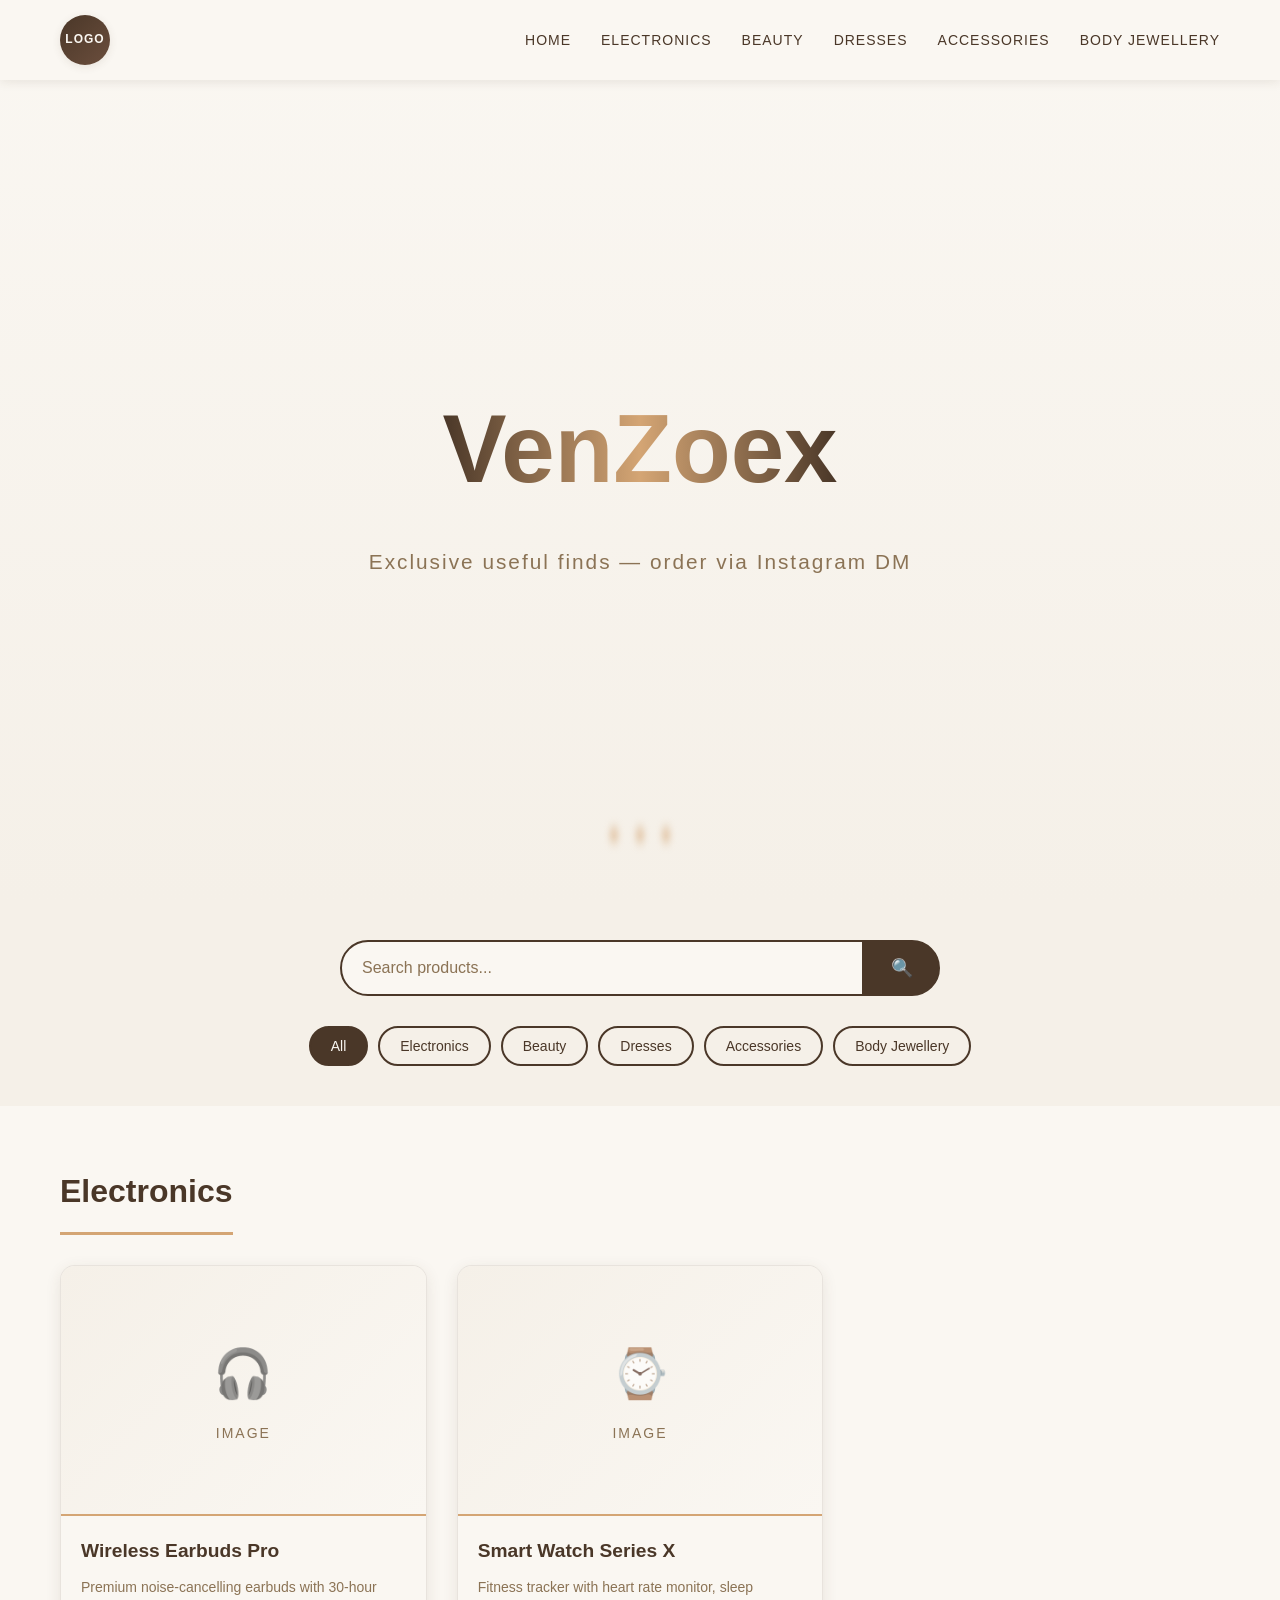
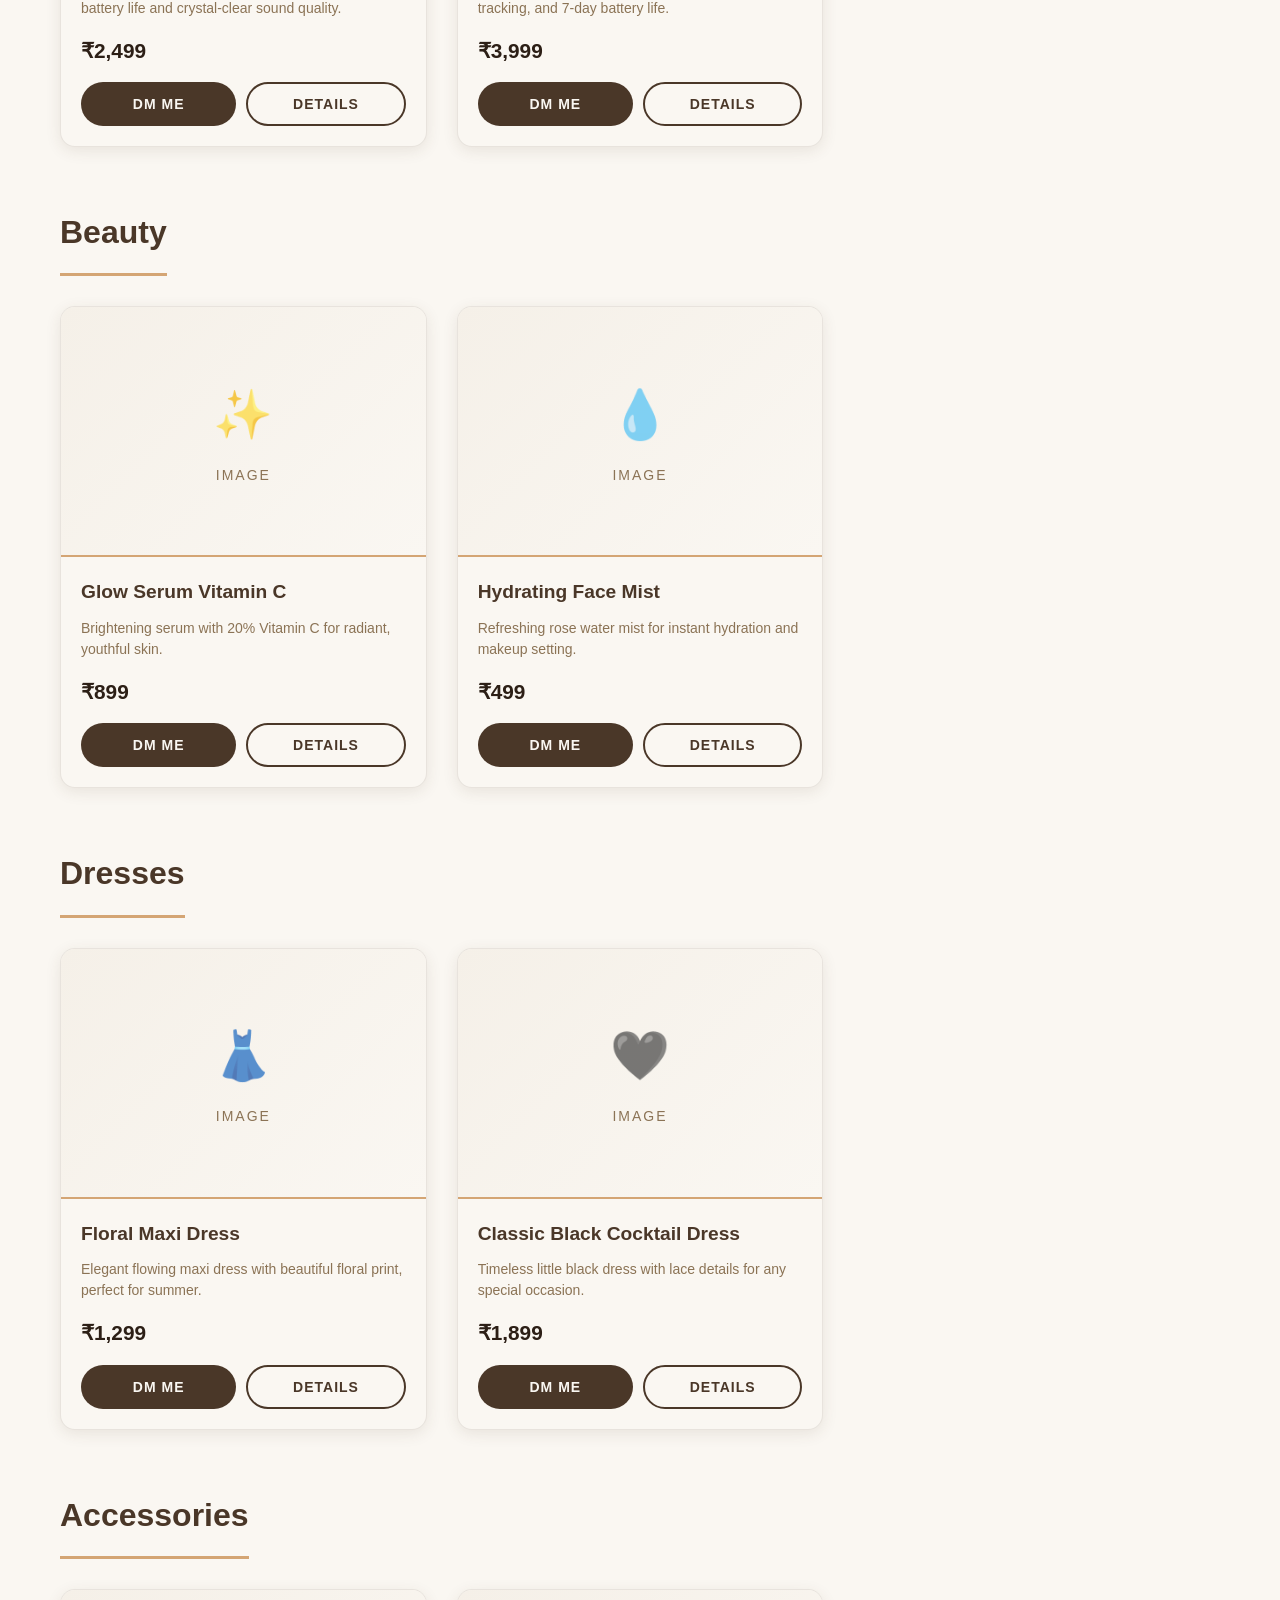
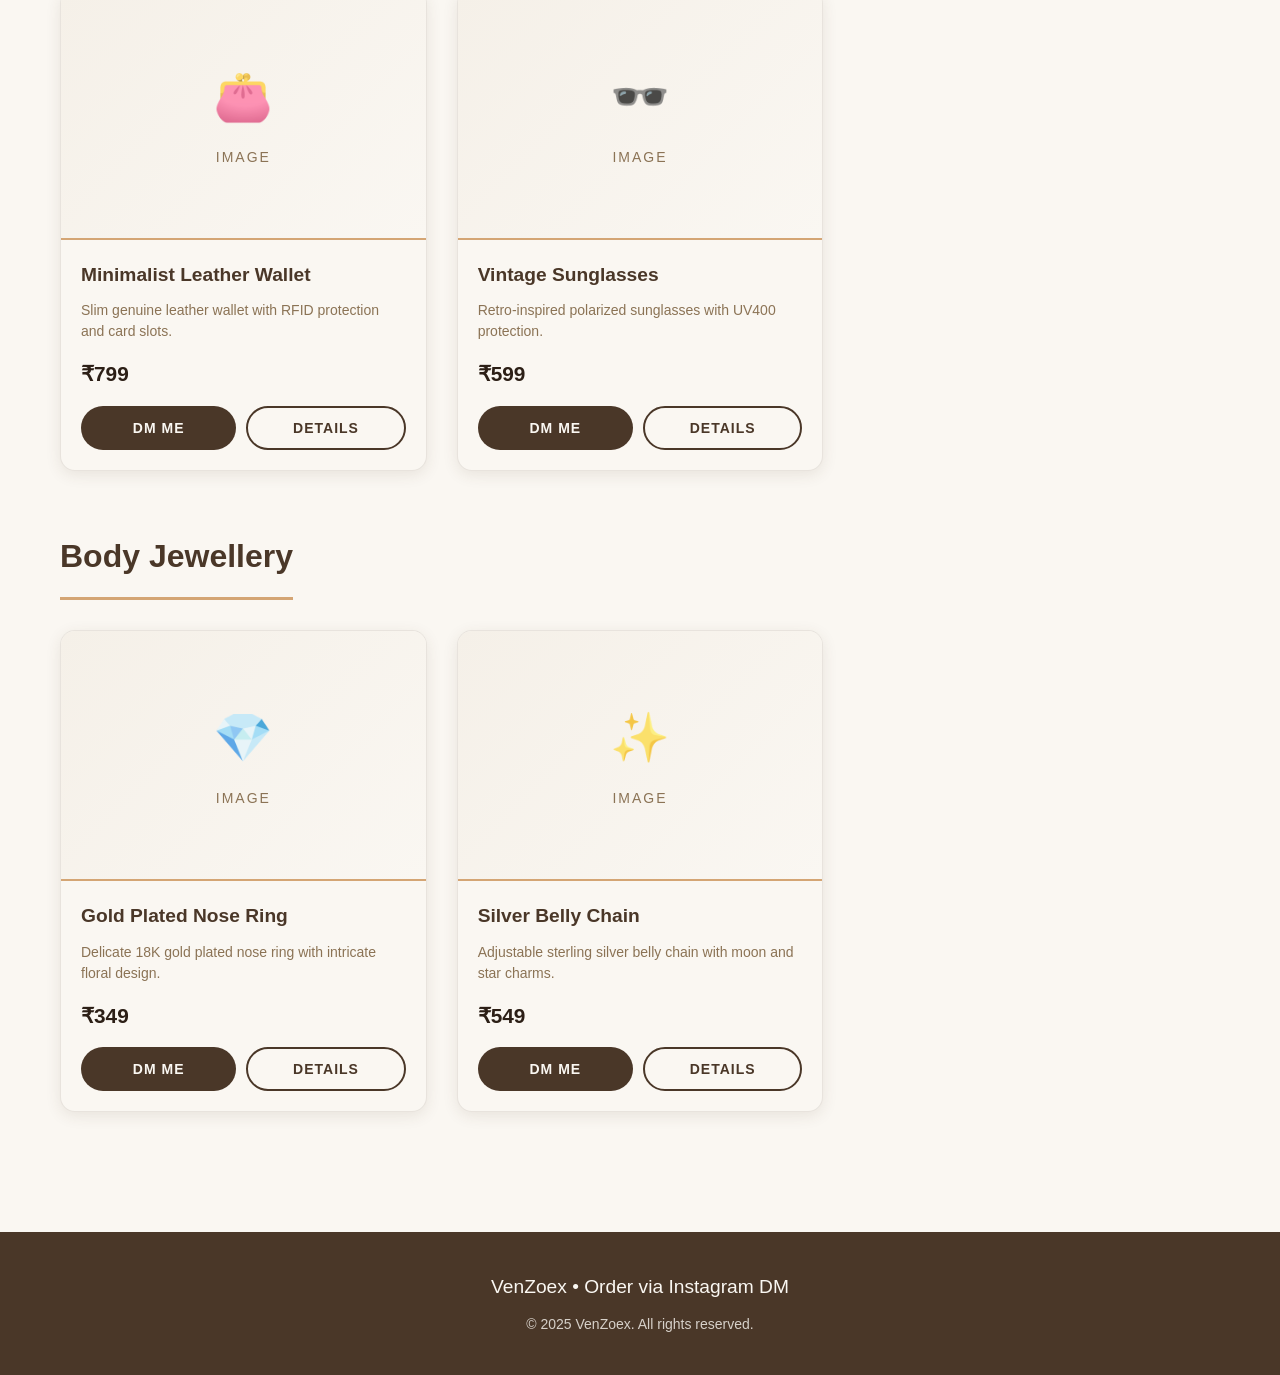
==== index.html @ b0b481aa "Add files via upload" ====
<!DOCTYPE html>
<html lang="en">
<head>
    <meta charset="UTF-8">
    <meta name="viewport" content="width=device-width, initial-scale=1.0">
    <title>VenZoex - Exclusive Useful Finds</title>
    <link rel="stylesheet" href="style.css">
</head>
<body>

    <!-- Navigation -->
    <nav class="navbar" id="navbar">
        <div class="nav-container">
            <!-- Logo -->
            <div class="logo">
                <div class="logo-circle">Logo</div>
            </div>

            <!-- Desktop Menu -->
            <ul class="nav-menu" id="navMenu">
                <li><a href="#home" class="nav-link">Home</a></li>
                <li><a href="#electronics" class="nav-link">Electronics</a></li>
                <li><a href="#beauty" class="nav-link">Beauty</a></li>
                <li><a href="#dresses" class="nav-link">Dresses</a></li>
                <li><a href="#accessories" class="nav-link">Accessories</a></li>
                <li><a href="#body-jewellery" class="nav-link">Body Jewellery</a></li>
            </ul>

            <!-- Mobile Menu Toggle -->
            <div class="hamburger" id="hamburger">
                <span class="bar"></span>
                <span class="bar"></span>
                <span class="bar"></span>
            </div>
        </div>
    </nav>

    <!-- Hero Section -->
    <section id="home" class="hero">
        <div class="hero-content">
            <h1 class="brand-name">
                <span class="typing-text">VenZoex</span>
            </h1>
            <p class="tagline">Exclusive useful finds — order via Instagram DM</p>
        </div>
        <div class="coffee-animation">
            <div class="steam steam-1"></div>
            <div class="steam steam-2"></div>
            <div class="steam steam-3"></div>
        </div>
    </section>

    <!-- Search and Filter Section -->
    <section class="search-section">
        <div class="container">
            <div class="search-container">
                <input type="text" id="searchInput" class="search-input" placeholder="Search products...">
                <button class="search-btn" id="searchBtn">🔍</button>
            </div>
            <div class="filter-chips" id="filterChips">
                <button class="chip active" data-category="all">All</button>
                <button class="chip" data-category="electronics">Electronics</button>
                <button class="chip" data-category="beauty">Beauty</button>
                <button class="chip" data-category="dresses">Dresses</button>
                <button class="chip" data-category="accessories">Accessories</button>
                <button class="chip" data-category="body-jewellery">Body Jewellery</button>
            </div>
        </div>
    </section>

    <!-- Product Catalog -->
    <main class="catalog">
        <div class="container">
            
            <!-- Electronics Section -->
            <section id="electronics" class="category-section">
                <h2 class="category-title">Electronics</h2>
                <div class="products-grid" id="electronics-grid">
                    <!-- Product 1 -->
                    <div class="product-card" data-category="electronics" data-name="Wireless Earbuds Pro">
                        <div class="product-image">
                            <div class="image-placeholder">
                                <span class="placeholder-icon">🎧</span>
                                <span class="placeholder-text">Image</span>
                            </div>
                        </div>
                        <div class="product-info">
                            <h3 class="product-name">Wireless Earbuds Pro</h3>
                            <p class="product-description">Premium noise-cancelling earbuds with 30-hour battery life and crystal-clear sound quality.</p>
                            <p class="product-price">₹2,499</p>
                            <div class="product-buttons">
                                <button class="btn btn-primary dm-btn" data-product="Wireless Earbuds Pro" data-price="₹2,499">DM ME</button>
                                <button class="btn btn-secondary details-btn" data-product="Wireless Earbuds Pro" data-description="Premium noise-cancelling earbuds with 30-hour battery life and crystal-clear sound quality. Features touch controls, IPX4 water resistance, and seamless Bluetooth 5.0 connectivity." data-price="₹2,499" data-category="Electronics">Details</button>
                            </div>
                        </div>
                    </div>

                    <!-- Product 2 -->
                    <div class="product-card" data-category="electronics" data-name="Smart Watch Series X">
                        <div class="product-image">
                            <div class="image-placeholder">
                                <span class="placeholder-icon">⌚</span>
                                <span class="placeholder-text">Image</span>
                            </div>
                        </div>
                        <div class="product-info">
                            <h3 class="product-name">Smart Watch Series X</h3>
                            <p class="product-description">Fitness tracker with heart rate monitor, sleep tracking, and 7-day battery life.</p>
                            <p class="product-price">₹3,999</p>
                            <div class="product-buttons">
                                <button class="btn btn-primary dm-btn" data-product="Smart Watch Series X" data-price="₹3,999">DM ME</button>
                                <button class="btn btn-secondary details-btn" data-product="Smart Watch Series X" data-description="Advanced fitness tracker with heart rate monitor, sleep tracking, and 7-day battery life. Includes GPS, SpO2 monitoring, and 50+ sports modes. Water-resistant up to 50 meters." data-price="₹3,999" data-category="Electronics">Details</button>
                            </div>
                        </div>
                    </div>
                </div>
            </section>

            <!-- Beauty Section -->
            <section id="beauty" class="category-section">
                <h2 class="category-title">Beauty</h2>
                <div class="products-grid" id="beauty-grid">
                    <!-- Product 3 -->
                    <div class="product-card" data-category="beauty" data-name="Glow Serum Vitamin C">
                        <div class="product-image">
                            <div class="image-placeholder">
                                <span class="placeholder-icon">✨</span>
                                <span class="placeholder-text">Image</span>
                            </div>
                        </div>
                        <div class="product-info">
                            <h3 class="product-name">Glow Serum Vitamin C</h3>
                            <p class="product-description">Brightening serum with 20% Vitamin C for radiant, youthful skin.</p>
                            <p class="product-price">₹899</p>
                            <div class="product-buttons">
                                <button class="btn btn-primary dm-btn" data-product="Glow Serum Vitamin C" data-price="₹899">DM ME</button>
                                <button class="btn btn-secondary details-btn" data-product="Glow Serum Vitamin C" data-description="Brightening serum with 20% Vitamin C for radiant, youthful skin. Formulated with hyaluronic acid and niacinamide to reduce dark spots and improve skin texture. Suitable for all skin types." data-price="₹899" data-category="Beauty">Details</button>
                            </div>
                        </div>
                    </div>

                    <!-- Product 4 -->
                    <div class="product-card" data-category="beauty" data-name="Hydrating Face Mist">
                        <div class="product-image">
                            <div class="image-placeholder">
                                <span class="placeholder-icon">💧</span>
                                <span class="placeholder-text">Image</span>
                            </div>
                        </div>
                        <div class="product-info">
                            <h3 class="product-name">Hydrating Face Mist</h3>
                            <p class="product-description">Refreshing rose water mist for instant hydration and makeup setting.</p>
                            <p class="product-price">₹499</p>
                            <div class="product-buttons">
                                <button class="btn btn-primary dm-btn" data-product="Hydrating Face Mist" data-price="₹499">DM ME</button>
                                <button class="btn btn-secondary details-btn" data-product="Hydrating Face Mist" data-description="Refreshing rose water mist for instant hydration and makeup setting. Infused with aloe vera and cucumber extract. Alcohol-free and suitable for sensitive skin. Perfect for on-the-go refreshment." data-price="₹499" data-category="Beauty">Details</button>
                            </div>
                        </div>
                    </div>
                </div>
            </section>

            <!-- Dresses Section -->
            <section id="dresses" class="category-section">
                <h2 class="category-title">Dresses</h2>
                <div class="products-grid" id="dresses-grid">
                    <!-- Product 5 -->
                    <div class="product-card" data-category="dresses" data-name="Floral Maxi Dress">
                        <div class="product-image">
                            <div class="image-placeholder">
                                <span class="placeholder-icon">👗</span>
                                <span class="placeholder-text">Image</span>
                            </div>
                        </div>
                        <div class="product-info">
                            <h3 class="product-name">Floral Maxi Dress</h3>
                            <p class="product-description">Elegant flowing maxi dress with beautiful floral print, perfect for summer.</p>
                            <p class="product-price">₹1,299</p>
                            <div class="product-buttons">
                                <button class="btn btn-primary dm-btn" data-product="Floral Maxi Dress" data-price="₹1,299">DM ME</button>
                                <button class="btn btn-secondary details-btn" data-product="Floral Maxi Dress" data-description="Elegant flowing maxi dress with beautiful floral print, perfect for summer. Made from breathable cotton blend fabric. Features adjustable straps and side pockets. Available in sizes S-XL." data-price="₹1,299" data-category="Dresses">Details</button>
                            </div>
                        </div>
                    </div>

                    <!-- Product 6 -->
                    <div class="product-card" data-category="dresses" data-name="Classic Black Cocktail Dress">
                        <div class="product-image">
                            <div class="image-placeholder">
                                <span class="placeholder-icon">🖤</span>
                                <span class="placeholder-text">Image</span>
                            </div>
                        </div>
                        <div class="product-info">
                            <h3 class="product-name">Classic Black Cocktail Dress</h3>
                            <p class="product-description">Timeless little black dress with lace details for any special occasion.</p>
                            <p class="product-price">₹1,899</p>
                            <div class="product-buttons">
                                <button class="btn btn-primary dm-btn" data-product="Classic Black Cocktail Dress" data-price="₹1,899">DM ME</button>
                                <button class="btn btn-secondary details-btn" data-product="Classic Black Cocktail Dress" data-description="Timeless little black dress with lace details for any special occasion. Made from premium polyester blend with subtle sheen. Features concealed zipper and comfortable stretch lining." data-price="₹1,899" data-category="Dresses">Details</button>
                            </div>
                        </div>
                    </div>
                </div>
            </section>

            <!-- Accessories Section -->
            <section id="accessories" class="category-section">
                <h2 class="category-title">Accessories</h2>
                <div class="products-grid" id="accessories-grid">
                    <!-- Product 7 -->
                    <div class="product-card" data-category="accessories" data-name="Minimalist Leather Wallet">
                        <div class="product-image">
                            <div class="image-placeholder">
                                <span class="placeholder-icon">👛</span>
                                <span class="placeholder-text">Image</span>
                            </div>
                        </div>
                        <div class="product-info">
                            <h3 class="product-name">Minimalist Leather Wallet</h3>
                            <p class="product-description">Slim genuine leather wallet with RFID protection and card slots.</p>
                            <p class="product-price">₹799</p>
                            <div class="product-buttons">
                                <button class="btn btn-primary dm-btn" data-product="Minimalist Leather Wallet" data-price="₹799">DM ME</button>
                                <button class="btn btn-secondary details-btn" data-product="Minimalist Leather Wallet" data-description="Slim genuine leather wallet with RFID protection and card slots. Handcrafted from premium full-grain leather. Features 6 card slots, bill compartment, and ID window. Compact design fits any pocket." data-price="₹799" data-category="Accessories">Details</button>
                            </div>
                        </div>
                    </div>

                    <!-- Product 8 -->
                    <div class="product-card" data-category="accessories" data-name="Vintage Sunglasses">
                        <div class="product-image">
                            <div class="image-placeholder">
                                <span class="placeholder-icon">🕶️</span>
                                <span class="placeholder-text">Image</span>
                            </div>
                        </div>
                        <div class="product-info">
                            <h3 class="product-name">Vintage Sunglasses</h3>
                            <p class="product-description">Retro-inspired polarized sunglasses with UV400 protection.</p>
                            <p class="product-price">₹599</p>
                            <div class="product-buttons">
                                <button class="btn btn-primary dm-btn" data-product="Vintage Sunglasses" data-price="₹599">DM ME</button>
                                <button class="btn btn-secondary details-btn" data-product="Vintage Sunglasses" data-description="Retro-inspired polarized sunglasses with UV400 protection. Features durable metal frame and scratch-resistant lenses. Includes protective case and cleaning cloth. Perfect for everyday wear." data-price="₹599" data-category="Accessories">Details</button>
                            </div>
                        </div>
                    </div>
                </div>
            </section>

            <!-- Body Jewellery Section -->
            <section id="body-jewellery" class="category-section">
                <h2 class="category-title">Body Jewellery</h2>
                <div class="products-grid" id="body-jewellery-grid">
                    <!-- Product 9 -->
                    <div class="product-card" data-category="body-jewellery" data-name="Gold Plated Nose Ring">
                        <div class="product-image">
                            <div class="image-placeholder">
                                <span class="placeholder-icon">💎</span>
                                <span class="placeholder-text">Image</span>
                            </div>
                        </div>
                        <div class="product-info">
                            <h3 class="product-name">Gold Plated Nose Ring</h3>
                            <p class="product-description">Delicate 18K gold plated nose ring with intricate floral design.</p>
                            <p class="product-price">₹349</p>
                            <div class="product-buttons">
                                <button class="btn btn-primary dm-btn" data-product="Gold Plated Nose Ring" data-price="₹349">DM ME</button>
                                <button class="btn btn-secondary details-btn" data-product="Gold Plated Nose Ring" data-description="Delicate 18K gold plated nose ring with intricate floral design. Made from hypoallergenic surgical steel. Tarnish-resistant and suitable for sensitive skin. Easy to wear clip-on style." data-price="₹349" data-category="Body Jewellery">Details</button>
                            </div>
                        </div>
                    </div>

                    <!-- Product 10 -->
                    <div class="product-card" data-category="body-jewellery" data-name="Silver Belly Chain">
                        <div class="product-image">
                            <div class="image-placeholder">
                                <span class="placeholder-icon">✨</span>
                                <span class="placeholder-text">Image</span>
                            </div>
                        </div>
                        <div class="product-info">
                            <h3 class="product-name">Silver Belly Chain</h3>
                            <p class="product-description">Adjustable sterling silver belly chain with moon and star charms.</p>
                            <p class="product-price">₹549</p>
                            <div class="product-buttons">
                                <button class="btn btn-primary dm-btn" data-product="Silver Belly Chain" data-price="₹549">DM ME</button>
                                <button class="btn btn-secondary details-btn" data-product="Silver Belly Chain" data-description="Adjustable sterling silver belly chain with moon and star charms. Made from 925 sterling silver with rhodium plating. Adjustable length 28-36 inches. Perfect for festivals and beach wear." data-price="₹549" data-category="Body Jewellery">Details</button>
                            </div>
                        </div>
                    </div>
                </div>
            </section>

        </div>
    </main>

    <!-- Footer -->
    <footer class="footer">
        <div class="container">
            <p class="footer-text">VenZoex • Order via Instagram DM</p>
            <p class="footer-copyright">&copy; 2025 VenZoex. All rights reserved.</p>
        </div>
    </footer>

    <!-- Product Details Modal -->
    <div class="modal" id="productModal">
        <div class="modal-content">
            <span class="modal-close" id="modalClose">&times;</span>
            <div class="modal-body">
                <div class="modal-image">
                    <div class="image-placeholder large">
                        <span class="placeholder-icon">📦</span>
                        <span class="placeholder-text">Product Image</span>
                    </div>
                </div>
                <div class="modal-info">
                    <span class="modal-category" id="modalCategory">Category</span>
                    <h2 class="modal-title" id="modalTitle">Product Name</h2>
                    <p class="modal-description" id="modalDescription">Product description goes here...</p>
                    <p class="modal-price" id="modalPrice">₹0</p>
                    <button class="btn btn-primary modal-dm-btn" id="modalDmBtn">DM ME</button>
                </div>
            </div>
        </div>
    </div>

    <!-- Toast Notification -->
    <div class="toast" id="toast">
        <span class="toast-message" id="toastMessage">Message copied to clipboard!</span>
    </div>

    <script src="script.js"></script>
</body>
</html>
---- style.css ----
/* CSS Reset and Base Styles */
* {
    margin: 0;
    padding: 0;
    box-sizing: border-box;
}

:root {
    /* Theme Colors */
    --cream-white: #FAF7F2;
    --cream-light: #F5F0E8;
    --chocolate-brown: #4A3728;
    --chocolate-light: #6B4E3D;
    --chocolate-dark: #2C1F16;
    --accent-gold: #D4A574;
    --text-dark: #2C1810;
    --text-light: #8B7355;
    --shadow: rgba(74, 55, 40, 0.1);
    --shadow-hover: rgba(74, 55, 40, 0.2);
}

html {
    scroll-behavior: smooth;
}

body {
    font-family: 'Segoe UI', Tahoma, Geneva, Verdana, sans-serif;
    background-color: var(--cream-white);
    color: var(--text-dark);
    line-height: 1.6;
    overflow-x: hidden;
}

.container {
    max-width: 1200px;
    margin: 0 auto;
    padding: 0 20px;
}

/* Navigation Styles */
.navbar {
    position: fixed;
    top: 0;
    left: 0;
    right: 0;
    background-color: var(--cream-white);
    box-shadow: 0 2px 10px var(--shadow);
    z-index: 1000;
    transition: all 0.3s ease;
}

.nav-container {
    max-width: 1200px;
    margin: 0 auto;
    padding: 15px 20px;
    display: flex;
    justify-content: space-between;
    align-items: center;
}

/* Logo Styles */
.logo {
    display: flex;
    align-items: center;
}

.logo-circle {
    width: 50px;
    height: 50px;
    border-radius: 50%;
    background: linear-gradient(135deg, var(--chocolate-brown), var(--chocolate-light));
    display: flex;
    align-items: center;
    justify-content: center;
    color: var(--cream-white);
    font-size: 12px;
    font-weight: bold;
    text-transform: uppercase;
    letter-spacing: 1px;
    box-shadow: 0 2px 8px var(--shadow);
}

/* Navigation Menu */
.nav-menu {
    display: flex;
    list-style: none;
    gap: 30px;
}

.nav-link {
    text-decoration: none;
    color: var(--chocolate-brown);
    font-weight: 500;
    font-size: 14px;
    text-transform: uppercase;
    letter-spacing: 1px;
    transition: color 0.3s ease;
    position: relative;
}

.nav-link::after {
    content: '';
    position: absolute;
    bottom: -5px;
    left: 0;
    width: 0;
    height: 2px;
    background-color: var(--chocolate-brown);
    transition: width 0.3s ease;
}

.nav-link:hover::after {
    width: 100%;
}

.nav-link:hover {
    color: var(--chocolate-dark);
}

/* Mobile Menu Toggle */
.hamburger {
    display: none;
    flex-direction: column;
    cursor: pointer;
    gap: 5px;
}

.bar {
    width: 25px;
    height: 3px;
    background-color: var(--chocolate-brown);
    border-radius: 3px;
    transition: all 0.3s ease;
}

/* Hero Section */
.hero {
    min-height: 100vh;
    display: flex;
    flex-direction: column;
    justify-content: center;
    align-items: center;
    text-align: center;
    padding: 100px 20px 50px;
    background: linear-gradient(180deg, var(--cream-white) 0%, var(--cream-light) 100%);
    position: relative;
    overflow: hidden;
}

.hero-content {
    z-index: 2;
}

.brand-name {
    font-size: clamp(3rem, 10vw, 6rem);
    font-weight: 700;
    color: var(--chocolate-brown);
    margin-bottom: 20px;
    position: relative;
}

.typing-text {
    display: inline-block;
    animation: shimmer 3s infinite;
    background: linear-gradient(
        90deg,
        var(--chocolate-brown) 0%,
        var(--accent-gold) 25%,
        var(--chocolate-brown) 50%,
        var(--accent-gold) 75%,
        var(--chocolate-brown) 100%
    );
    background-size: 200% auto;
    -webkit-background-clip: text;
    background-clip: text;
    -webkit-text-fill-color: transparent;
    animation: shimmer 3s linear infinite, wave 2s ease-in-out infinite;
}

@keyframes shimmer {
    0% { background-position: 200% center; }
    100% { background-position: -200% center; }
}

@keyframes wave {
    0%, 100% { transform: translateY(0) rotate(0deg); }
    25% { transform: translateY(-5px) rotate(1deg); }
    50% { transform: translateY(0) rotate(0deg); }
    75% { transform: translateY(5px) rotate(-1deg); }
}

.tagline {
    font-size: clamp(1rem, 3vw, 1.3rem);
    color: var(--text-light);
    font-weight: 400;
    letter-spacing: 2px;
    opacity: 0;
    animation: fadeInUp 1s ease forwards 0.5s;
}

@keyframes fadeInUp {
    from {
        opacity: 0;
        transform: translateY(20px);
    }
    to {
        opacity: 1;
        transform: translateY(0);
    }
}

/* Coffee Animation */
.coffee-animation {
    position: absolute;
    bottom: 50px;
    left: 50%;
    transform: translateX(-50%);
    width: 100px;
    height: 100px;
}

.steam {
    position: absolute;
    bottom: 0;
    width: 8px;
    height: 30px;
    background: linear-gradient(to top, transparent, rgba(212, 165, 116, 0.6), transparent);
    border-radius: 50%;
    animation: steam-rise 2s ease-in-out infinite;
    filter: blur(3px);
}

.steam-1 {
    left: 20px;
    animation-delay: 0s;
}

.steam-2 {
    left: 46px;
    animation-delay: 0.5s;
}

.steam-3 {
    left: 72px;
    animation-delay: 1s;
}

@keyframes steam-rise {
    0% {
        transform: translateY(0) scaleX(1);
        opacity: 0;
    }
    50% {
        opacity: 1;
    }
    100% {
        transform: translateY(-60px) scaleX(1.5);
        opacity: 0;
    }
}

/* Search Section */
.search-section {
    padding: 40px 0;
    background-color: var(--cream-light);
}

.search-container {
    display: flex;
    max-width: 600px;
    margin: 0 auto 30px;
    position: relative;
}

.search-input {
    flex: 1;
    padding: 15px 20px;
    border: 2px solid var(--chocolate-brown);
    border-radius: 50px 0 0 50px;
    background-color: var(--cream-white);
    font-size: 16px;
    color: var(--text-dark);
    outline: none;
    transition: all 0.3s ease;
}

.search-input:focus {
    border-color: var(--chocolate-light);
    box-shadow: 0 0 10px var(--shadow);
}

.search-input::placeholder {
    color: var(--text-light);
}

.search-btn {
    padding: 15px 25px;
    background-color: var(--chocolate-brown);
    border: 2px solid var(--chocolate-brown);
    border-radius: 0 50px 50px 0;
    color: var(--cream-white);
    font-size: 18px;
    cursor: pointer;
    transition: all 0.3s ease;
}

.search-btn:hover {
    background-color: var(--chocolate-dark);
}

/* Filter Chips */
.filter-chips {
    display: flex;
    flex-wrap: wrap;
    justify-content: center;
    gap: 10px;
}

.chip {
    padding: 10px 20px;
    border: 2px solid var(--chocolate-brown);
    border-radius: 25px;
    background-color: transparent;
    color: var(--chocolate-brown);
    font-size: 14px;
    font-weight: 500;
    cursor: pointer;
    transition: all 0.3s ease;
}

.chip:hover {
    background-color: var(--chocolate-brown);
    color: var(--cream-white);
}

.chip.active {
    background-color: var(--chocolate-brown);
    color: var(--cream-white);
}

/* Catalog Section */
.catalog {
    padding: 60px 0;
}

.category-section {
    margin-bottom: 60px;
}

.category-title {
    font-size: 2rem;
    color: var(--chocolate-brown);
    margin-bottom: 30px;
    padding-bottom: 15px;
    border-bottom: 3px solid var(--accent-gold);
    display: inline-block;
}

.products-grid {
    display: grid;
    grid-template-columns: repeat(auto-fill, minmax(280px, 1fr));
    gap: 30px;
}

/* Product Card */
.product-card {
    background-color: var(--cream-white);
    border-radius: 15px;
    overflow: hidden;
    box-shadow: 0 4px 15px var(--shadow);
    transition: all 0.3s ease;
    border: 1px solid rgba(74, 55, 40, 0.1);
}

.product-card:hover {
    transform: translateY(-5px);
    box-shadow: 0 8px 25px var(--shadow-hover);
}

.product-card.hidden {
    display: none;
}

.product-image {
    width: 100%;
    height: 250px;
    overflow: hidden;
}

.image-placeholder {
    width: 100%;
    height: 100%;
    background: linear-gradient(135deg, var(--cream-light), var(--cream-white));
    display: flex;
    flex-direction: column;
    align-items: center;
    justify-content: center;
    border-bottom: 2px solid var(--accent-gold);
}

.image-placeholder.large {
    height: 300px;
}

.placeholder-icon {
    font-size: 3rem;
    margin-bottom: 10px;
    opacity: 0.7;
}

.placeholder-text {
    font-size: 14px;
    color: var(--text-light);
    text-transform: uppercase;
    letter-spacing: 2px;
}

.product-info {
    padding: 20px;
}

.product-name {
    font-size: 1.2rem;
    color: var(--chocolate-brown);
    margin-bottom: 10px;
    font-weight: 600;
}

.product-description {
    font-size: 14px;
    color: var(--text-light);
    margin-bottom: 15px;
    line-height: 1.5;
}

.product-price {
    font-size: 1.3rem;
    color: var(--chocolate-dark);
    font-weight: 700;
    margin-bottom: 15px;
}

.product-buttons {
    display: flex;
    gap: 10px;
}

/* Buttons */
.btn {
    padding: 12px 20px;
    border: none;
    border-radius: 25px;
    font-size: 14px;
    font-weight: 600;
    cursor: pointer;
    transition: all 0.3s ease;
    text-transform: uppercase;
    letter-spacing: 1px;
    flex: 1;
}

.btn-primary {
    background-color: var(--chocolate-brown);
    color: var(--cream-white);
}

.btn-primary:hover {
    background-color: var(--chocolate-dark);
    transform: scale(1.02);
}

.btn-secondary {
    background-color: transparent;
    color: var(--chocolate-brown);
    border: 2px solid var(--chocolate-brown);
}

.btn-secondary:hover {
    background-color: var(--chocolate-brown);
    color: var(--cream-white);
}

/* Footer */
.footer {
    background-color: var(--chocolate-brown);
    color: var(--cream-white);
    padding: 40px 0;
    text-align: center;
}

.footer-text {
    font-size: 1.2rem;
    margin-bottom: 10px;
    font-weight: 500;
}

.footer-copyright {
    font-size: 14px;
    opacity: 0.8;
}

/* Modal Styles */
.modal {
    display: none;
    position: fixed;
    top: 0;
    left: 0;
    width: 100%;
    height: 100%;
    background-color: rgba(0, 0, 0, 0.5);
    z-index: 2000;
    justify-content: center;
    align-items: center;
    padding: 20px;
}

.modal.active {
    display: flex;
}

.modal-content {
    background-color: var(--cream-white);
    border-radius: 20px;
    max-width: 600px;
    width: 100%;
    max-height: 90vh;
    overflow-y: auto;
    position: relative;
    animation: modalSlideIn 0.3s ease;
}

@keyframes modalSlideIn {
    from {
        opacity: 0;
        transform: translateY(-50px);
    }
    to {
        opacity: 1;
        transform: translateY(0);
    }
}

.modal-close {
    position: absolute;
    top: 15px;
    right: 20px;
    font-size: 30px;
    color: var(--chocolate-brown);
    cursor: pointer;
    z-index: 10;
    transition: color 0.3s ease;
}

.modal-close:hover {
    color: var(--chocolate-dark);
}

.modal-body {
    padding: 30px;
}

.modal-image {
    margin-bottom: 20px;
}

.modal-category {
    display: inline-block;
    padding: 5px 15px;
    background-color: var(--accent-gold);
    color: var(--cream-white);
    border-radius: 15px;
    font-size: 12px;
    text-transform: uppercase;
    letter-spacing: 1px;
    margin-bottom: 15px;
}

.modal-title {
    font-size: 1.8rem;
    color: var(--chocolate-brown);
    margin-bottom: 15px;
}

.modal-description {
    font-size: 16px;
    color: var(--text-light);
    line-height: 1.6;
    margin-bottom: 20px;
}

.modal-price {
    font-size: 1.5rem;
    color: var(--chocolate-dark);
    font-weight: 700;
    margin-bottom: 20px;
}

.modal-dm-btn {
    width: 100%;
    padding: 15px;
    font-size: 16px;
}

/* Toast Notification */
.toast {
    position: fixed;
    bottom: 30px;
    left: 50%;
    transform: translateX(-50%) translateY(100px);
    background-color: var(--chocolate-brown);
    color: var(--cream-white);
    padding: 15px 30px;
    border-radius: 50px;
    font-size: 14px;
    font-weight: 500;
    z-index: 3000;
    opacity: 0;
    transition: all 0.3s ease;
    box-shadow: 0 4px 15px var(--shadow-hover);
}

.toast.active {
    transform: translateX(-50%) translateY(0);
    opacity: 1;
}

/* Responsive Styles */
@media (max-width: 768px) {
    .nav-menu {
        position: fixed;
        left: -100%;
        top: 80px;
        flex-direction: column;
        background-color: var(--cream-white);
        width: 100%;
        text-align: center;
        transition: 0.3s;
        box-shadow: 0 10px 27px var(--shadow);
        padding: 20px 0;
        gap: 0;
    }

    .nav-menu.active {
        left: 0;
    }

    .nav-link {
        display: block;
        padding: 15px 0;
    }

    .hamburger {
        display: flex;
    }

    .hamburger.active .bar:nth-child(1) {
        transform: rotate(-45deg) translate(-5px, 6px);
    }

    .hamburger.active .bar:nth-child(2) {
        opacity: 0;
    }

    .hamburger.active .bar:nth-child(3) {
        transform: rotate(45deg) translate(-5px, -6px);
    }

    .hero {
        padding: 120px 20px 50px;
    }

    .products-grid {
        grid-template-columns: 1fr;
    }

    .filter-chips {
        gap: 8px;
    }

    .chip {
        padding: 8px 15px;
        font-size: 12px;
    }

    .modal-content {
        margin: 10px;
    }

    .modal-body {
        padding: 20px;
    }
}

@media (max-width: 480px) {
    .brand-name {
        font-size: 2.5rem;
    }

    .category-title {
        font-size: 1.5rem;
    }

    .product-buttons {
        flex-direction: column;
    }

    .btn {
        width: 100%;
    }
}

/* No Results Message */
.no-results {
    text-align: center;
    padding: 60px 20px;
    color: var(--text-light);
    font-size: 1.2rem;
}

.no-results-icon {
    font-size: 4rem;
    margin-bottom: 20px;
    opacity: 0.5;
}
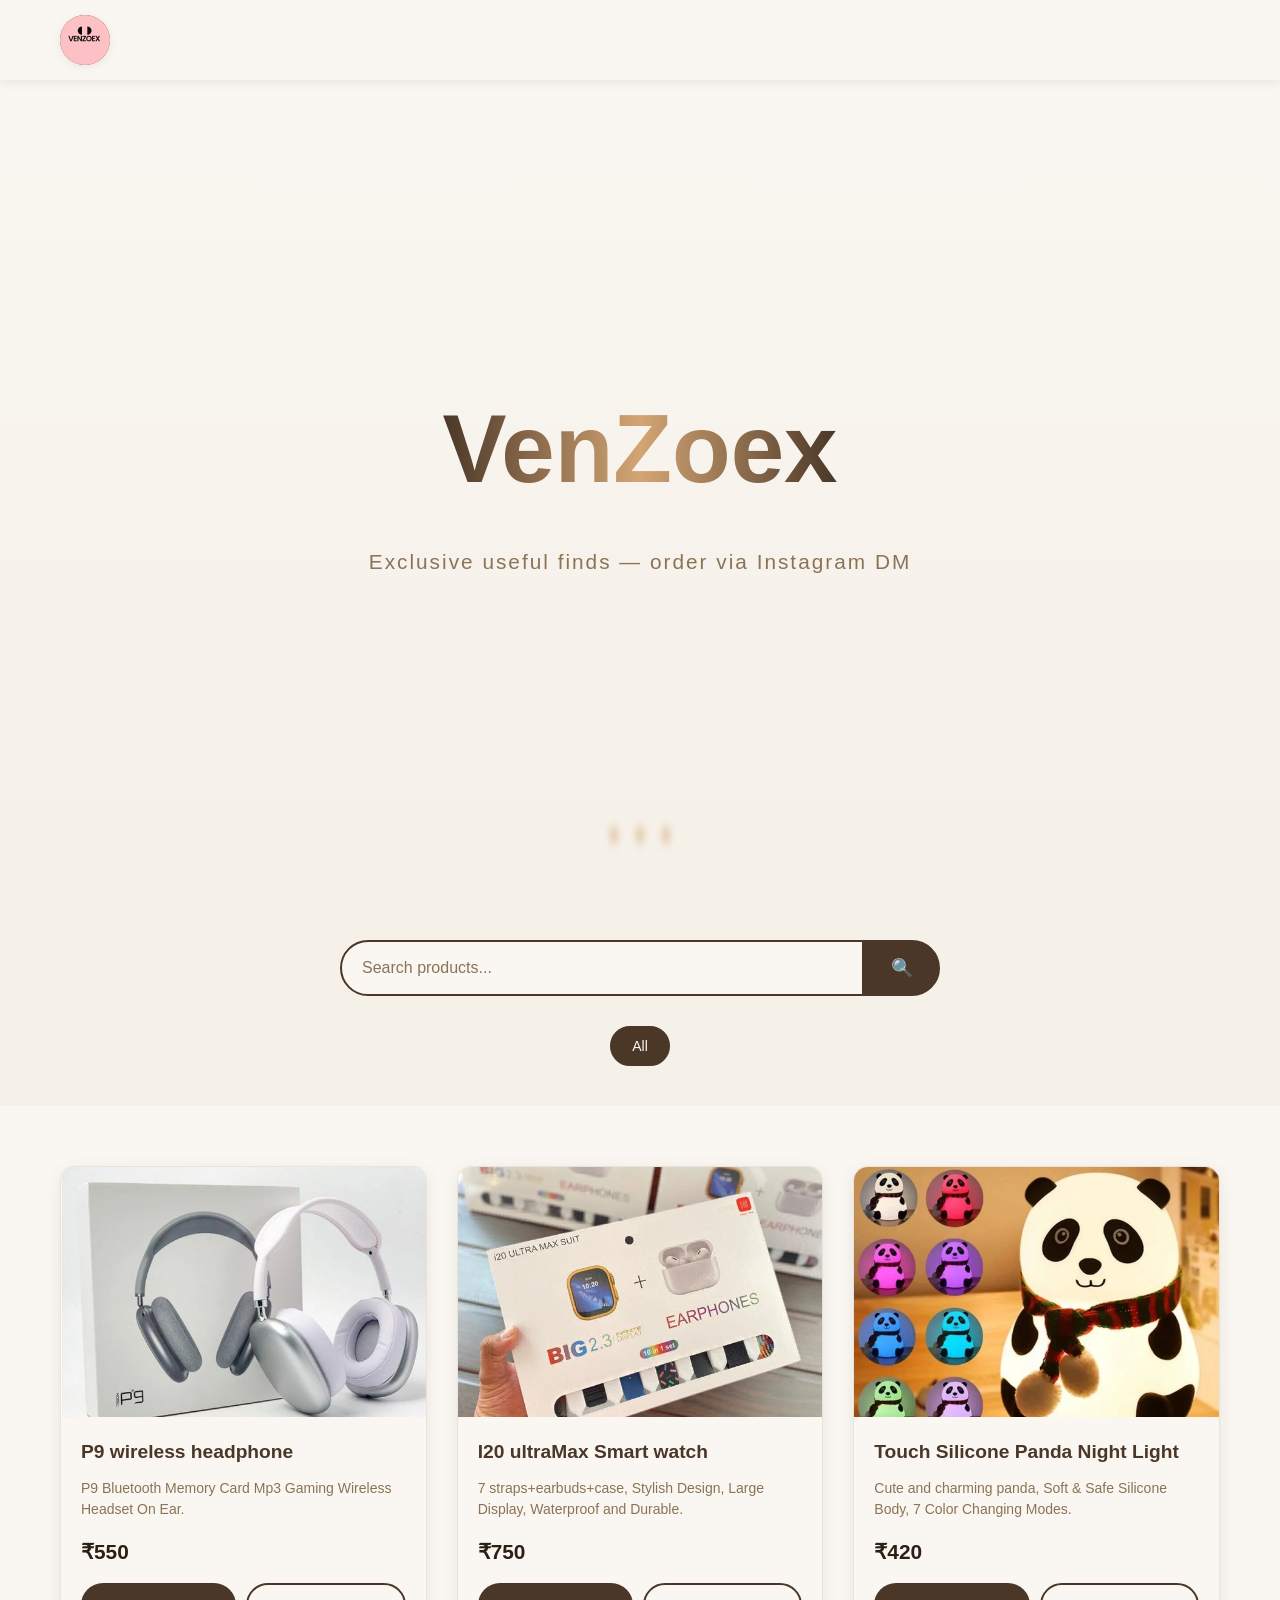
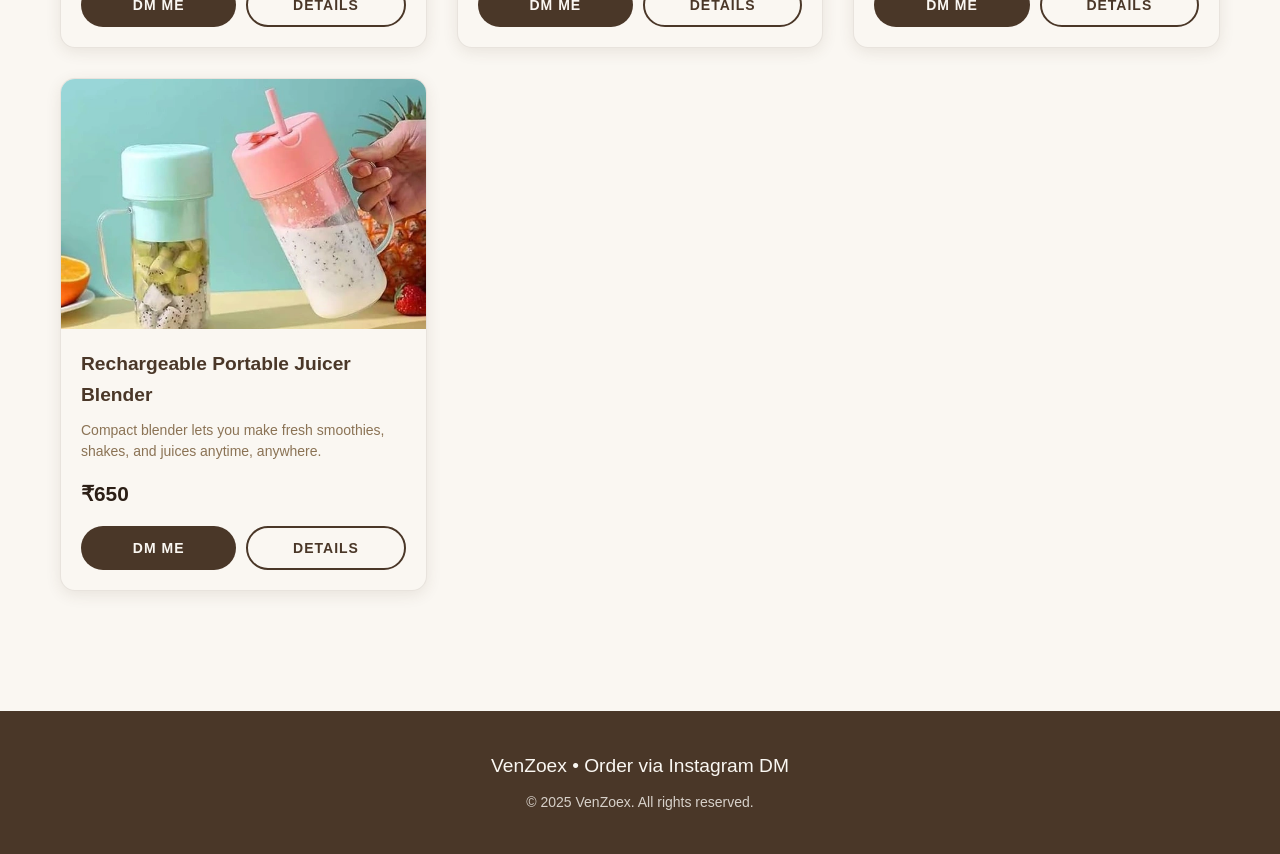
==== commit d659f37c: "Add files via upload" ====
--- a/index.html
+++ b/index.html
@@ -13,17 +13,13 @@
         <div class="nav-container">
             <!-- Logo -->
             <div class="logo">
-                <div class="logo-circle">Logo</div>
+                <div class="logo-circle">
+                    <img src="images/logo.jpg" alt="VenZoex Logo" class="logo-img">
+                </div>
             </div>
 
             <!-- Desktop Menu -->
             <ul class="nav-menu" id="navMenu">
-                <li><a href="#home" class="nav-link">Home</a></li>
-                <li><a href="#electronics" class="nav-link">Electronics</a></li>
-                <li><a href="#beauty" class="nav-link">Beauty</a></li>
-                <li><a href="#dresses" class="nav-link">Dresses</a></li>
-                <li><a href="#accessories" class="nav-link">Accessories</a></li>
-                <li><a href="#body-jewellery" class="nav-link">Body Jewellery</a></li>
             </ul>
 
             <!-- Mobile Menu Toggle -->
@@ -59,11 +55,6 @@
             </div>
             <div class="filter-chips" id="filterChips">
                 <button class="chip active" data-category="all">All</button>
-                <button class="chip" data-category="electronics">Electronics</button>
-                <button class="chip" data-category="beauty">Beauty</button>
-                <button class="chip" data-category="dresses">Dresses</button>
-                <button class="chip" data-category="accessories">Accessories</button>
-                <button class="chip" data-category="body-jewellery">Body Jewellery</button>
             </div>
         </div>
     </section>
@@ -74,223 +65,75 @@
             
             <!-- Electronics Section -->
             <section id="electronics" class="category-section">
-                <h2 class="category-title">Electronics</h2>
                 <div class="products-grid" id="electronics-grid">
                     <!-- Product 1 -->
-                    <div class="product-card" data-category="electronics" data-name="Wireless Earbuds Pro">
+                    <div class="product-card" data-category="electronics" data-name="P9 wireless headphone">
                         <div class="product-image">
-                            <div class="image-placeholder">
-                                <span class="placeholder-icon">🎧</span>
-                                <span class="placeholder-text">Image</span>
-                            </div>
+                            <img src="images/p9-headphone.webp" alt="P9 wireless headphone" class="card-img">
                         </div>
                         <div class="product-info">
-                            <h3 class="product-name">Wireless Earbuds Pro</h3>
-                            <p class="product-description">Premium noise-cancelling earbuds with 30-hour battery life and crystal-clear sound quality.</p>
-                            <p class="product-price">₹2,499</p>
+                            <h3 class="product-name">P9 wireless headphone</h3>
+                            <p class="product-description">P9 Bluetooth Memory Card Mp3 Gaming Wireless Headset On Ear.</p>
+                            <p class="product-price">₹550</p>
                             <div class="product-buttons">
-                                <button class="btn btn-primary dm-btn" data-product="Wireless Earbuds Pro" data-price="₹2,499">DM ME</button>
-                                <button class="btn btn-secondary details-btn" data-product="Wireless Earbuds Pro" data-description="Premium noise-cancelling earbuds with 30-hour battery life and crystal-clear sound quality. Features touch controls, IPX4 water resistance, and seamless Bluetooth 5.0 connectivity." data-price="₹2,499" data-category="Electronics">Details</button>
+                                <button class="btn btn-primary dm-btn" data-product="P9 wireless headphone" data-price="₹550">DM ME</button>
+                                <button class="btn btn-secondary details-btn" data-product="P9 wireless headphone" data-description="P9 Bluetooth Memory Card Mp3 Gaming Wireless Headset On Ear. High-quality sound, comfortable over-ear design, and support for microSD cards." data-price="₹550" data-category="Electronics" data-image="images/p9-headphone.webp">Details</button>
                             </div>
                         </div>
                     </div>
 
                     <!-- Product 2 -->
-                    <div class="product-card" data-category="electronics" data-name="Smart Watch Series X">
+                    <div class="product-card" data-category="electronics" data-name="I20 ultraMax Smart watch">
                         <div class="product-image">
-                            <div class="image-placeholder">
-                                <span class="placeholder-icon">⌚</span>
-                                <span class="placeholder-text">Image</span>
+                            <img src="images/i20-smartwatch.webp" alt="I20 ultraMax Smart watch" class="card-img">
+                        </div>
+                        <div class="product-info">
+                            <h3 class="product-name">I20 ultraMax Smart watch</h3>
+                            <p class="product-description">7 straps+earbuds+case, Stylish Design, Large Display, Waterproof and Durable.</p>
+                            <p class="product-price">₹750</p>
+                            <div class="product-buttons">
+                                <button class="btn btn-primary dm-btn" data-product="I20 ultraMax Smart watch" data-price="₹750">DM ME</button>
+                                <button class="btn btn-secondary details-btn" data-product="I20 ultraMax Smart watch" data-description="7 straps+earbuds+case Easy Operation Stylish Design Large Display Multi-functionality: Waterproof and Durable: Long Battery Life" data-price="₹750" data-category="Electronics" data-image="images/i20-smartwatch.webp">Details</button>
                             </div>
                         </div>
+                    </div>
+
+                    <!-- Product 3 -->
+                    <div class="product-card" data-category="electronics" data-name="Touch Silicone Panda Night Light">
+                        <div class="product-image">
+                            <img src="images/panda-light.webp" alt="Touch Silicone Panda Night Light" class="card-img">
+                        </div>
                         <div class="product-info">
-                            <h3 class="product-name">Smart Watch Series X</h3>
-                            <p class="product-description">Fitness tracker with heart rate monitor, sleep tracking, and 7-day battery life.</p>
-                            <p class="product-price">₹3,999</p>
+                            <h3 class="product-name">Touch Silicone Panda Night Light</h3>
+                            <p class="product-description">Cute and charming panda, Soft & Safe Silicone Body, 7 Color Changing Modes.</p>
+                            <p class="product-price">₹420</p>
                             <div class="product-buttons">
-                                <button class="btn btn-primary dm-btn" data-product="Smart Watch Series X" data-price="₹3,999">DM ME</button>
-                                <button class="btn btn-secondary details-btn" data-product="Smart Watch Series X" data-description="Advanced fitness tracker with heart rate monitor, sleep tracking, and 7-day battery life. Includes GPS, SpO2 monitoring, and 50+ sports modes. Water-resistant up to 50 meters." data-price="₹3,999" data-category="Electronics">Details</button>
+                                <button class="btn btn-primary dm-btn" data-product="Touch Silicone Panda Night Light" data-price="₹420">DM ME</button>
+                                <button class="btn btn-secondary details-btn" data-product="Touch Silicone Panda Night Light" data-description="Cute and charming panda Soft & Safe Silicone Body soft, squeezable, and safe for toddlers. Touch Control Function: Simply tap to turn on/off or cycle through color modes and brightness levels. 7 Color Changing Modes. Rechargeable & Portable: Built-in 1200mAh rechargeable battery with USB charging support Long Battery Backup: Provides up to 10-12 hours of continuous light on a full charge. Child-Friendly Night Light: Flicker-free, eye-caring LED light — perfect for feeding, diaper changes, or bedtime stories." data-price="₹420" data-category="Electronics" data-image="images/panda-light.webp">Details</button>
+                            </div>
+                        </div>
+                    </div>
+
+                    <!-- Product 4 -->
+                    <div class="product-card" data-category="electronics" data-name="Rechargeable Portable Juicer Blender">
+                        <div class="product-image">
+                            <img src="images/portable-juicer.webp" alt="Rechargeable Portable Juicer Blender" class="card-img">
+                        </div>
+                        <div class="product-info">
+                            <h3 class="product-name">Rechargeable Portable Juicer Blender</h3>
+                            <p class="product-description">Compact blender lets you make fresh smoothies, shakes, and juices anytime, anywhere.</p>
+                            <p class="product-price">₹650</p>
+                            <div class="product-buttons">
+                                <button class="btn btn-primary dm-btn" data-product="Rechargeable Portable Juicer Blender" data-price="₹650">DM ME</button>
+                                <button class="btn btn-secondary details-btn" data-product="Rechargeable Portable Juicer Blender" data-description="The Electric Portable Lightweight Smoothie Juicer is a must-have for health enthusiasts and on-the-go lifestyles. Featuring a rechargeable USB design, this compact blender lets you make fresh smoothies, shakes, and juices anytime, anywhere. With a lightweight body and powerful motor, it effortlessly blends fruits, vegetables, and ice. Designed for convenience, it’s perfect for travel, gym, office, or home use." data-price="₹650" data-category="Electronics" data-image="images/portable-juicer.webp">Details</button>
                             </div>
                         </div>
                     </div>
                 </div>
             </section>
 
-            <!-- Beauty Section -->
-            <section id="beauty" class="category-section">
-                <h2 class="category-title">Beauty</h2>
-                <div class="products-grid" id="beauty-grid">
-                    <!-- Product 3 -->
-                    <div class="product-card" data-category="beauty" data-name="Glow Serum Vitamin C">
-                        <div class="product-image">
-                            <div class="image-placeholder">
-                                <span class="placeholder-icon">✨</span>
-                                <span class="placeholder-text">Image</span>
-                            </div>
-                        </div>
-                        <div class="product-info">
-                            <h3 class="product-name">Glow Serum Vitamin C</h3>
-                            <p class="product-description">Brightening serum with 20% Vitamin C for radiant, youthful skin.</p>
-                            <p class="product-price">₹899</p>
-                            <div class="product-buttons">
-                                <button class="btn btn-primary dm-btn" data-product="Glow Serum Vitamin C" data-price="₹899">DM ME</button>
-                                <button class="btn btn-secondary details-btn" data-product="Glow Serum Vitamin C" data-description="Brightening serum with 20% Vitamin C for radiant, youthful skin. Formulated with hyaluronic acid and niacinamide to reduce dark spots and improve skin texture. Suitable for all skin types." data-price="₹899" data-category="Beauty">Details</button>
-                            </div>
-                        </div>
-                    </div>
-
-                    <!-- Product 4 -->
-                    <div class="product-card" data-category="beauty" data-name="Hydrating Face Mist">
-                        <div class="product-image">
-                            <div class="image-placeholder">
-                                <span class="placeholder-icon">💧</span>
-                                <span class="placeholder-text">Image</span>
-                            </div>
-                        </div>
-                        <div class="product-info">
-                            <h3 class="product-name">Hydrating Face Mist</h3>
-                            <p class="product-description">Refreshing rose water mist for instant hydration and makeup setting.</p>
-                            <p class="product-price">₹499</p>
-                            <div class="product-buttons">
-                                <button class="btn btn-primary dm-btn" data-product="Hydrating Face Mist" data-price="₹499">DM ME</button>
-                                <button class="btn btn-secondary details-btn" data-product="Hydrating Face Mist" data-description="Refreshing rose water mist for instant hydration and makeup setting. Infused with aloe vera and cucumber extract. Alcohol-free and suitable for sensitive skin. Perfect for on-the-go refreshment." data-price="₹499" data-category="Beauty">Details</button>
-                            </div>
-                        </div>
-                    </div>
-                </div>
-            </section>
-
-            <!-- Dresses Section -->
-            <section id="dresses" class="category-section">
-                <h2 class="category-title">Dresses</h2>
-                <div class="products-grid" id="dresses-grid">
-                    <!-- Product 5 -->
-                    <div class="product-card" data-category="dresses" data-name="Floral Maxi Dress">
-                        <div class="product-image">
-                            <div class="image-placeholder">
-                                <span class="placeholder-icon">👗</span>
-                                <span class="placeholder-text">Image</span>
-                            </div>
-                        </div>
-                        <div class="product-info">
-                            <h3 class="product-name">Floral Maxi Dress</h3>
-                            <p class="product-description">Elegant flowing maxi dress with beautiful floral print, perfect for summer.</p>
-                            <p class="product-price">₹1,299</p>
-                            <div class="product-buttons">
-                                <button class="btn btn-primary dm-btn" data-product="Floral Maxi Dress" data-price="₹1,299">DM ME</button>
-                                <button class="btn btn-secondary details-btn" data-product="Floral Maxi Dress" data-description="Elegant flowing maxi dress with beautiful floral print, perfect for summer. Made from breathable cotton blend fabric. Features adjustable straps and side pockets. Available in sizes S-XL." data-price="₹1,299" data-category="Dresses">Details</button>
-                            </div>
-                        </div>
-                    </div>
-
-                    <!-- Product 6 -->
-                    <div class="product-card" data-category="dresses" data-name="Classic Black Cocktail Dress">
-                        <div class="product-image">
-                            <div class="image-placeholder">
-                                <span class="placeholder-icon">🖤</span>
-                                <span class="placeholder-text">Image</span>
-                            </div>
-                        </div>
-                        <div class="product-info">
-                            <h3 class="product-name">Classic Black Cocktail Dress</h3>
-                            <p class="product-description">Timeless little black dress with lace details for any special occasion.</p>
-                            <p class="product-price">₹1,899</p>
-                            <div class="product-buttons">
-                                <button class="btn btn-primary dm-btn" data-product="Classic Black Cocktail Dress" data-price="₹1,899">DM ME</button>
-                                <button class="btn btn-secondary details-btn" data-product="Classic Black Cocktail Dress" data-description="Timeless little black dress with lace details for any special occasion. Made from premium polyester blend with subtle sheen. Features concealed zipper and comfortable stretch lining." data-price="₹1,899" data-category="Dresses">Details</button>
-                            </div>
-                        </div>
-                    </div>
-                </div>
-            </section>
-
-            <!-- Accessories Section -->
-            <section id="accessories" class="category-section">
-                <h2 class="category-title">Accessories</h2>
-                <div class="products-grid" id="accessories-grid">
-                    <!-- Product 7 -->
-                    <div class="product-card" data-category="accessories" data-name="Minimalist Leather Wallet">
-                        <div class="product-image">
-                            <div class="image-placeholder">
-                                <span class="placeholder-icon">👛</span>
-                                <span class="placeholder-text">Image</span>
-                            </div>
-                        </div>
-                        <div class="product-info">
-                            <h3 class="product-name">Minimalist Leather Wallet</h3>
-                            <p class="product-description">Slim genuine leather wallet with RFID protection and card slots.</p>
-                            <p class="product-price">₹799</p>
-                            <div class="product-buttons">
-                                <button class="btn btn-primary dm-btn" data-product="Minimalist Leather Wallet" data-price="₹799">DM ME</button>
-                                <button class="btn btn-secondary details-btn" data-product="Minimalist Leather Wallet" data-description="Slim genuine leather wallet with RFID protection and card slots. Handcrafted from premium full-grain leather. Features 6 card slots, bill compartment, and ID window. Compact design fits any pocket." data-price="₹799" data-category="Accessories">Details</button>
-                            </div>
-                        </div>
-                    </div>
-
-                    <!-- Product 8 -->
-                    <div class="product-card" data-category="accessories" data-name="Vintage Sunglasses">
-                        <div class="product-image">
-                            <div class="image-placeholder">
-                                <span class="placeholder-icon">🕶️</span>
-                                <span class="placeholder-text">Image</span>
-                            </div>
-                        </div>
-                        <div class="product-info">
-                            <h3 class="product-name">Vintage Sunglasses</h3>
-                            <p class="product-description">Retro-inspired polarized sunglasses with UV400 protection.</p>
-                            <p class="product-price">₹599</p>
-                            <div class="product-buttons">
-                                <button class="btn btn-primary dm-btn" data-product="Vintage Sunglasses" data-price="₹599">DM ME</button>
-                                <button class="btn btn-secondary details-btn" data-product="Vintage Sunglasses" data-description="Retro-inspired polarized sunglasses with UV400 protection. Features durable metal frame and scratch-resistant lenses. Includes protective case and cleaning cloth. Perfect for everyday wear." data-price="₹599" data-category="Accessories">Details</button>
-                            </div>
-                        </div>
-                    </div>
-                </div>
-            </section>
-
-            <!-- Body Jewellery Section -->
-            <section id="body-jewellery" class="category-section">
-                <h2 class="category-title">Body Jewellery</h2>
-                <div class="products-grid" id="body-jewellery-grid">
-                    <!-- Product 9 -->
-                    <div class="product-card" data-category="body-jewellery" data-name="Gold Plated Nose Ring">
-                        <div class="product-image">
-                            <div class="image-placeholder">
-                                <span class="placeholder-icon">💎</span>
-                                <span class="placeholder-text">Image</span>
-                            </div>
-                        </div>
-                        <div class="product-info">
-                            <h3 class="product-name">Gold Plated Nose Ring</h3>
-                            <p class="product-description">Delicate 18K gold plated nose ring with intricate floral design.</p>
-                            <p class="product-price">₹349</p>
-                            <div class="product-buttons">
-                                <button class="btn btn-primary dm-btn" data-product="Gold Plated Nose Ring" data-price="₹349">DM ME</button>
-                                <button class="btn btn-secondary details-btn" data-product="Gold Plated Nose Ring" data-description="Delicate 18K gold plated nose ring with intricate floral design. Made from hypoallergenic surgical steel. Tarnish-resistant and suitable for sensitive skin. Easy to wear clip-on style." data-price="₹349" data-category="Body Jewellery">Details</button>
-                            </div>
-                        </div>
-                    </div>
-
-                    <!-- Product 10 -->
-                    <div class="product-card" data-category="body-jewellery" data-name="Silver Belly Chain">
-                        <div class="product-image">
-                            <div class="image-placeholder">
-                                <span class="placeholder-icon">✨</span>
-                                <span class="placeholder-text">Image</span>
-                            </div>
-                        </div>
-                        <div class="product-info">
-                            <h3 class="product-name">Silver Belly Chain</h3>
-                            <p class="product-description">Adjustable sterling silver belly chain with moon and star charms.</p>
-                            <p class="product-price">₹549</p>
-                            <div class="product-buttons">
-                                <button class="btn btn-primary dm-btn" data-product="Silver Belly Chain" data-price="₹549">DM ME</button>
-                                <button class="btn btn-secondary details-btn" data-product="Silver Belly Chain" data-description="Adjustable sterling silver belly chain with moon and star charms. Made from 925 sterling silver with rhodium plating. Adjustable length 28-36 inches. Perfect for festivals and beach wear." data-price="₹549" data-category="Body Jewellery">Details</button>
-                            </div>
-                        </div>
-                    </div>
-                </div>
-            </section>
+        </div>
+    </main>
 
         </div>
     </main>
@@ -309,7 +152,8 @@
             <span class="modal-close" id="modalClose">&times;</span>
             <div class="modal-body">
                 <div class="modal-image">
-                    <div class="image-placeholder large">
+                    <img src="" alt="Product Image" id="modalImage" class="modal-img">
+                    <div class="image-placeholder large" id="modalPlaceholder">
                         <span class="placeholder-icon">📦</span>
                         <span class="placeholder-text">Product Image</span>
                     </div>
--- a/style.css
+++ b/style.css
@@ -68,16 +68,18 @@
     width: 50px;
     height: 50px;
     border-radius: 50%;
+    overflow: hidden;
     background: linear-gradient(135deg, var(--chocolate-brown), var(--chocolate-light));
     display: flex;
     align-items: center;
     justify-content: center;
-    color: var(--cream-white);
-    font-size: 12px;
-    font-weight: bold;
-    text-transform: uppercase;
-    letter-spacing: 1px;
     box-shadow: 0 2px 8px var(--shadow);
+}
+
+.logo-img {
+    width: 100%;
+    height: 100%;
+    object-fit: cover;
 }
 
 /* Navigation Menu */
@@ -387,6 +389,17 @@
     overflow: hidden;
 }
 
+.card-img {
+    width: 100%;
+    height: 100%;
+    object-fit: cover;
+    transition: transform 0.5s ease;
+}
+
+.product-card:hover .card-img {
+    transform: scale(1.1);
+}
+
 .image-placeholder {
     width: 100%;
     height: 100%;
@@ -561,6 +574,15 @@
 
 .modal-image {
     margin-bottom: 20px;
+}
+
+.modal-img {
+    width: 100%;
+    height: 300px;
+    object-fit: contain;
+    border-radius: 10px;
+    background-color: var(--cream-light);
+    display: none;
 }
 
 .modal-category {
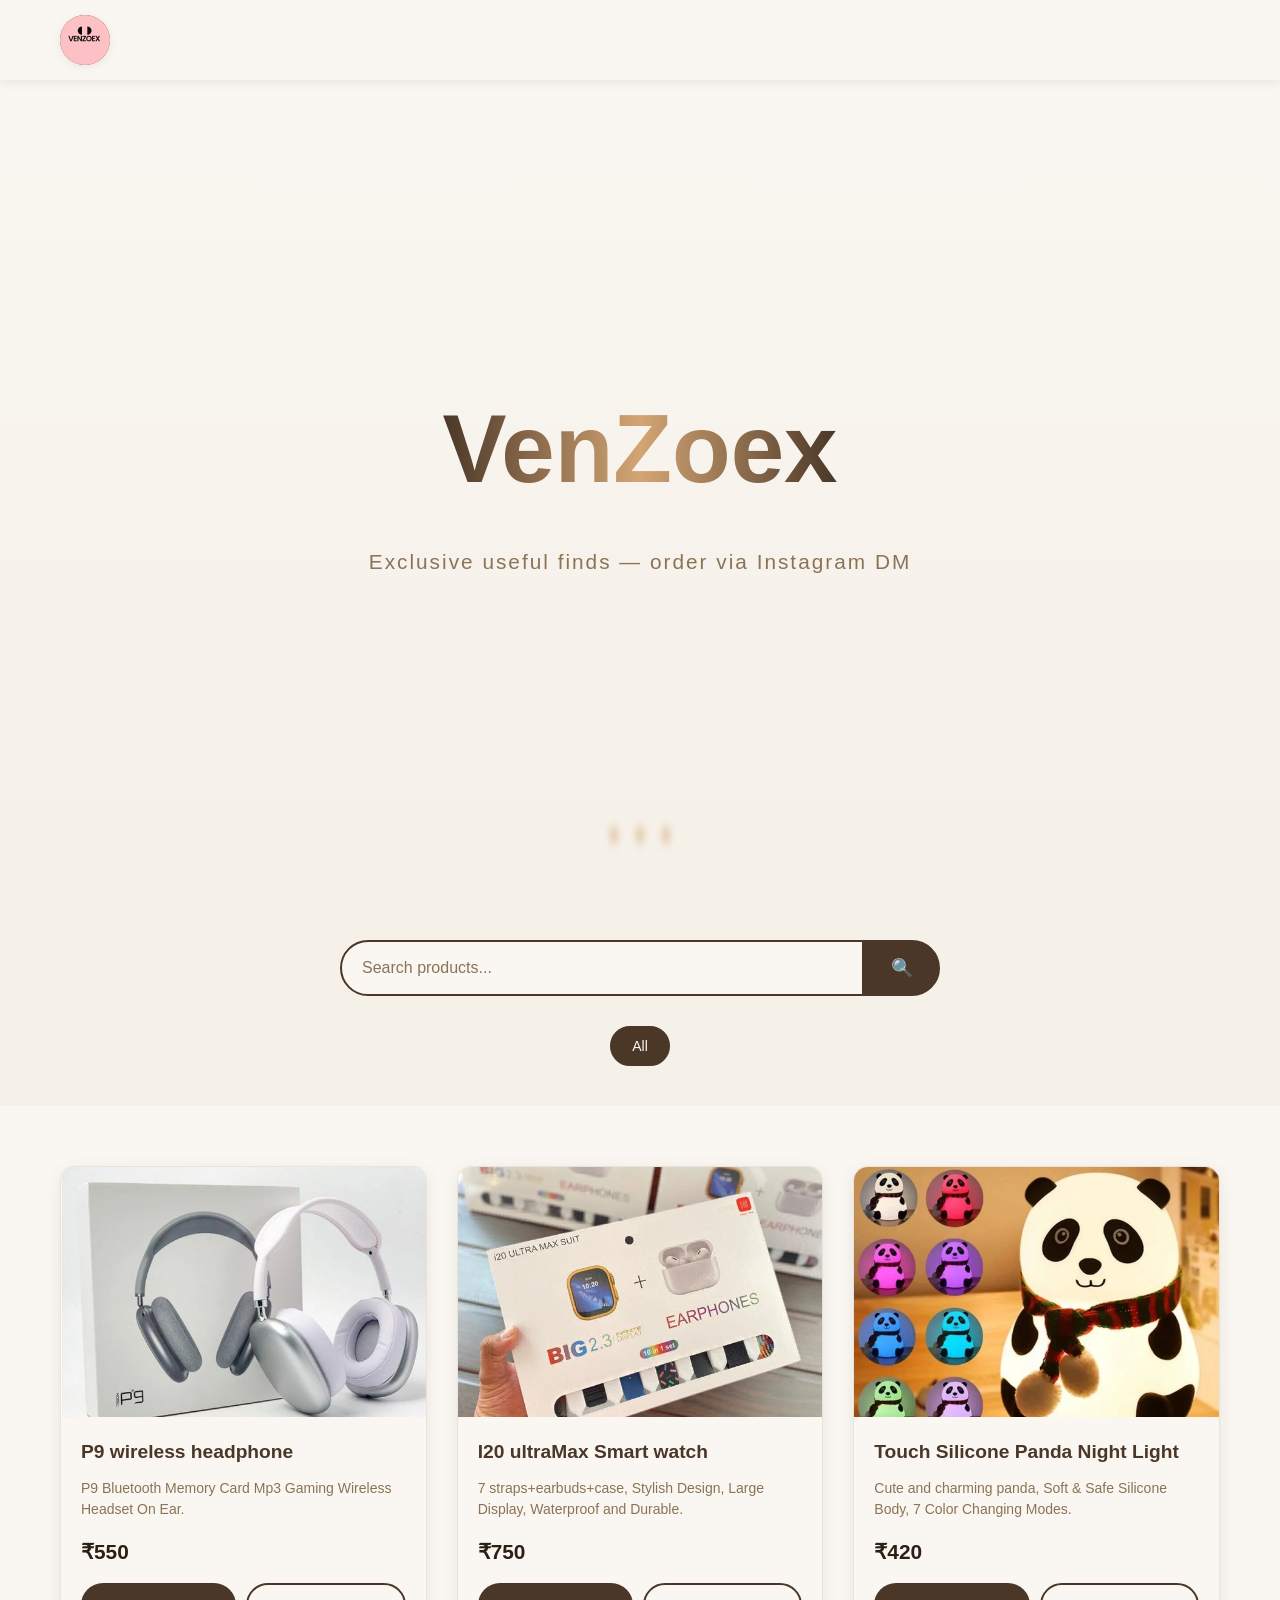
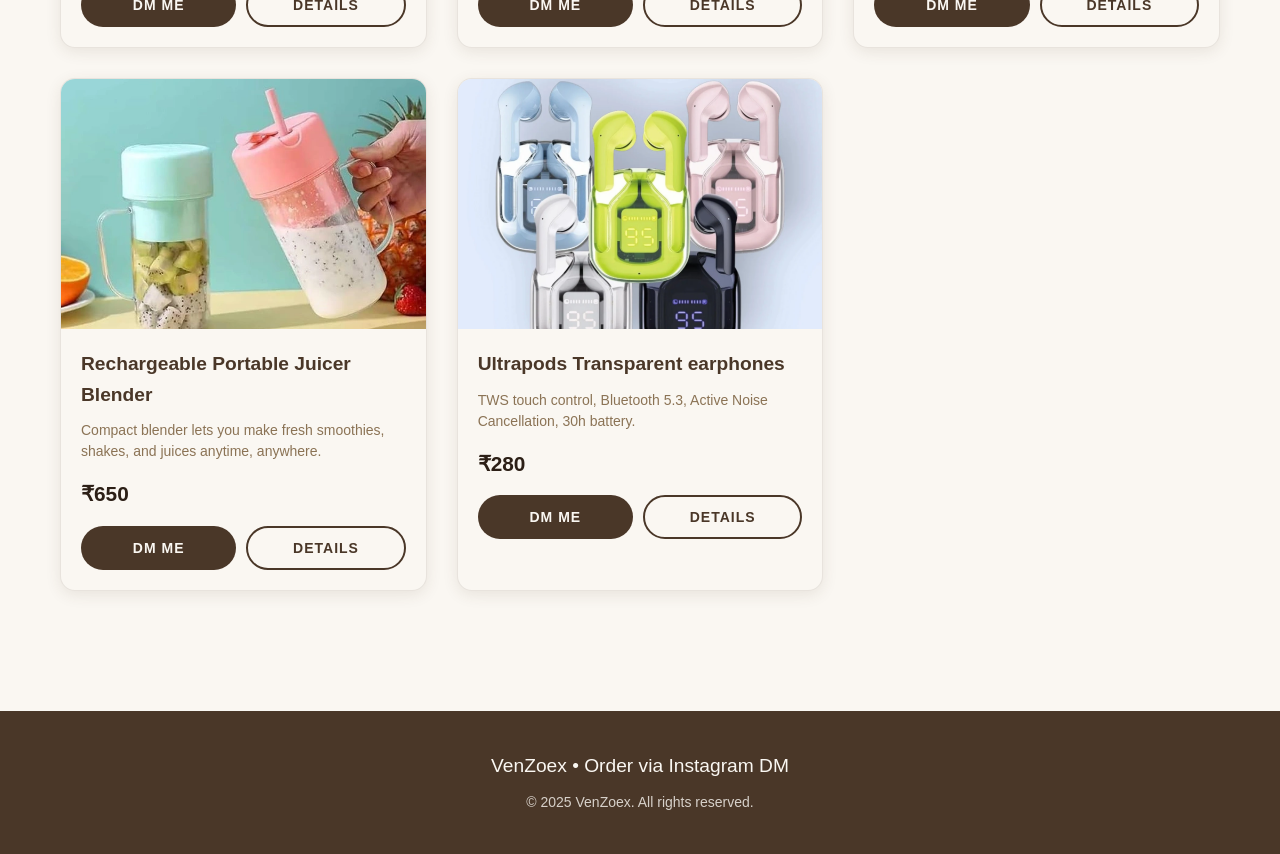
==== commit b181757f: "Add files via upload" ====
--- a/index.html
+++ b/index.html
@@ -77,7 +77,7 @@
                             <p class="product-price">₹550</p>
                             <div class="product-buttons">
                                 <button class="btn btn-primary dm-btn" data-product="P9 wireless headphone" data-price="₹550">DM ME</button>
-                                <button class="btn btn-secondary details-btn" data-product="P9 wireless headphone" data-description="P9 Bluetooth Memory Card Mp3 Gaming Wireless Headset On Ear. High-quality sound, comfortable over-ear design, and support for microSD cards." data-price="₹550" data-category="Electronics" data-image="images/p9-headphone.webp">Details</button>
+                                <button class="btn btn-secondary details-btn" data-product="P9 wireless headphone" data-description="P9 Bluetooth Memory Card Mp3 Gaming Wireless Headset On Ear. High-quality sound, comfortable over-ear design, and support for microSD cards." data-price="₹550" data-image="images/p9-headphone.webp">Details</button>
                             </div>
                         </div>
                     </div>
@@ -93,7 +93,7 @@
                             <p class="product-price">₹750</p>
                             <div class="product-buttons">
                                 <button class="btn btn-primary dm-btn" data-product="I20 ultraMax Smart watch" data-price="₹750">DM ME</button>
-                                <button class="btn btn-secondary details-btn" data-product="I20 ultraMax Smart watch" data-description="7 straps+earbuds+case Easy Operation Stylish Design Large Display Multi-functionality: Waterproof and Durable: Long Battery Life" data-price="₹750" data-category="Electronics" data-image="images/i20-smartwatch.webp">Details</button>
+                                <button class="btn btn-secondary details-btn" data-product="I20 ultraMax Smart watch" data-description="7 straps+earbuds+case Easy Operation Stylish Design Large Display Multi-functionality: Waterproof and Durable: Long Battery Life" data-price="₹750" data-image="images/i20-smartwatch.webp">Details</button>
                             </div>
                         </div>
                     </div>
@@ -109,7 +109,7 @@
                             <p class="product-price">₹420</p>
                             <div class="product-buttons">
                                 <button class="btn btn-primary dm-btn" data-product="Touch Silicone Panda Night Light" data-price="₹420">DM ME</button>
-                                <button class="btn btn-secondary details-btn" data-product="Touch Silicone Panda Night Light" data-description="Cute and charming panda Soft & Safe Silicone Body soft, squeezable, and safe for toddlers. Touch Control Function: Simply tap to turn on/off or cycle through color modes and brightness levels. 7 Color Changing Modes. Rechargeable & Portable: Built-in 1200mAh rechargeable battery with USB charging support Long Battery Backup: Provides up to 10-12 hours of continuous light on a full charge. Child-Friendly Night Light: Flicker-free, eye-caring LED light — perfect for feeding, diaper changes, or bedtime stories." data-price="₹420" data-category="Electronics" data-image="images/panda-light.webp">Details</button>
+                                <button class="btn btn-secondary details-btn" data-product="Touch Silicone Panda Night Light" data-description="Cute and charming panda Soft & Safe Silicone Body soft, squeezable, and safe for toddlers. Touch Control Function: Simply tap to turn on/off or cycle through color modes and brightness levels. 7 Color Changing Modes. Rechargeable & Portable: Built-in 1200mAh rechargeable battery with USB charging support Long Battery Backup: Provides up to 10-12 hours of continuous light on a full charge. Child-Friendly Night Light: Flicker-free, eye-caring LED light — perfect for feeding, diaper changes, or bedtime stories." data-price="₹420" data-image="images/panda-light.webp">Details</button>
                             </div>
                         </div>
                     </div>
@@ -125,15 +125,28 @@
                             <p class="product-price">₹650</p>
                             <div class="product-buttons">
                                 <button class="btn btn-primary dm-btn" data-product="Rechargeable Portable Juicer Blender" data-price="₹650">DM ME</button>
-                                <button class="btn btn-secondary details-btn" data-product="Rechargeable Portable Juicer Blender" data-description="The Electric Portable Lightweight Smoothie Juicer is a must-have for health enthusiasts and on-the-go lifestyles. Featuring a rechargeable USB design, this compact blender lets you make fresh smoothies, shakes, and juices anytime, anywhere. With a lightweight body and powerful motor, it effortlessly blends fruits, vegetables, and ice. Designed for convenience, it’s perfect for travel, gym, office, or home use." data-price="₹650" data-category="Electronics" data-image="images/portable-juicer.webp">Details</button>
+                                <button class="btn btn-secondary details-btn" data-product="Rechargeable Portable Juicer Blender" data-description="The Electric Portable Lightweight Smoothie Juicer is a must-have for health enthusiasts and on-the-go lifestyles. Featuring a rechargeable USB design, this compact blender lets you make fresh smoothies, shakes, and juices anytime, anywhere. With a lightweight body and powerful motor, it effortlessly blends fruits, vegetables, and ice. Designed for convenience, it’s perfect for travel, gym, office, or home use." data-price="₹650" data-image="images/portable-juicer.webp">Details</button>
+                            </div>
+                        </div>
+                    </div>
+
+                    <!-- Product 5 -->
+                    <div class="product-card" data-category="electronics" data-name="Ultrapods Transparent earphones">
+                        <div class="product-image">
+                            <img src="images/ultrapods.webp" alt="Ultrapods Transparent earphones" class="card-img">
+                        </div>
+                        <div class="product-info">
+                            <h3 class="product-name">Ultrapods Transparent earphones</h3>
+                            <p class="product-description">TWS touch control, Bluetooth 5.3, Active Noise Cancellation, 30h battery.</p>
+                            <p class="product-price">₹280</p>
+                            <div class="product-buttons">
+                                <button class="btn btn-primary dm-btn" data-product="Ultrapods Transparent earphones" data-price="₹280">DM ME</button>
+                                <button class="btn btn-secondary details-btn" data-product="Ultrapods Transparent earphones" data-description="BLUETOOTH CONNECTIVITY: Features advanced Bluetooth 5.3 technology for stable, high-quality wireless connection and seamless device pairing. SOUND QUALITY: Premium audio drivers deliver crystal-clear treble and deep, rich bass for an immersive listening experience. TOUCH CONTROLS: Intuitive touch-sensitive panels on both earbuds allow easy management of music playback, calls, and volume adjustment. BATTERY PERFORMANCE: Up to 6 hours of playtime on a single charge, with additional 24 hours using the charging case. NOISE CANCELLATION: Active noise cancellation technology helps reduce ambient sounds for focused listening in various environments." data-price="₹280" data-image="images/ultrapods.webp">Details</button>
                             </div>
                         </div>
                     </div>
                 </div>
             </section>
-
-        </div>
-    </main>
 
         </div>
     </main>
@@ -159,7 +172,6 @@
                     </div>
                 </div>
                 <div class="modal-info">
-                    <span class="modal-category" id="modalCategory">Category</span>
                     <h2 class="modal-title" id="modalTitle">Product Name</h2>
                     <p class="modal-description" id="modalDescription">Product description goes here...</p>
                     <p class="modal-price" id="modalPrice">₹0</p>
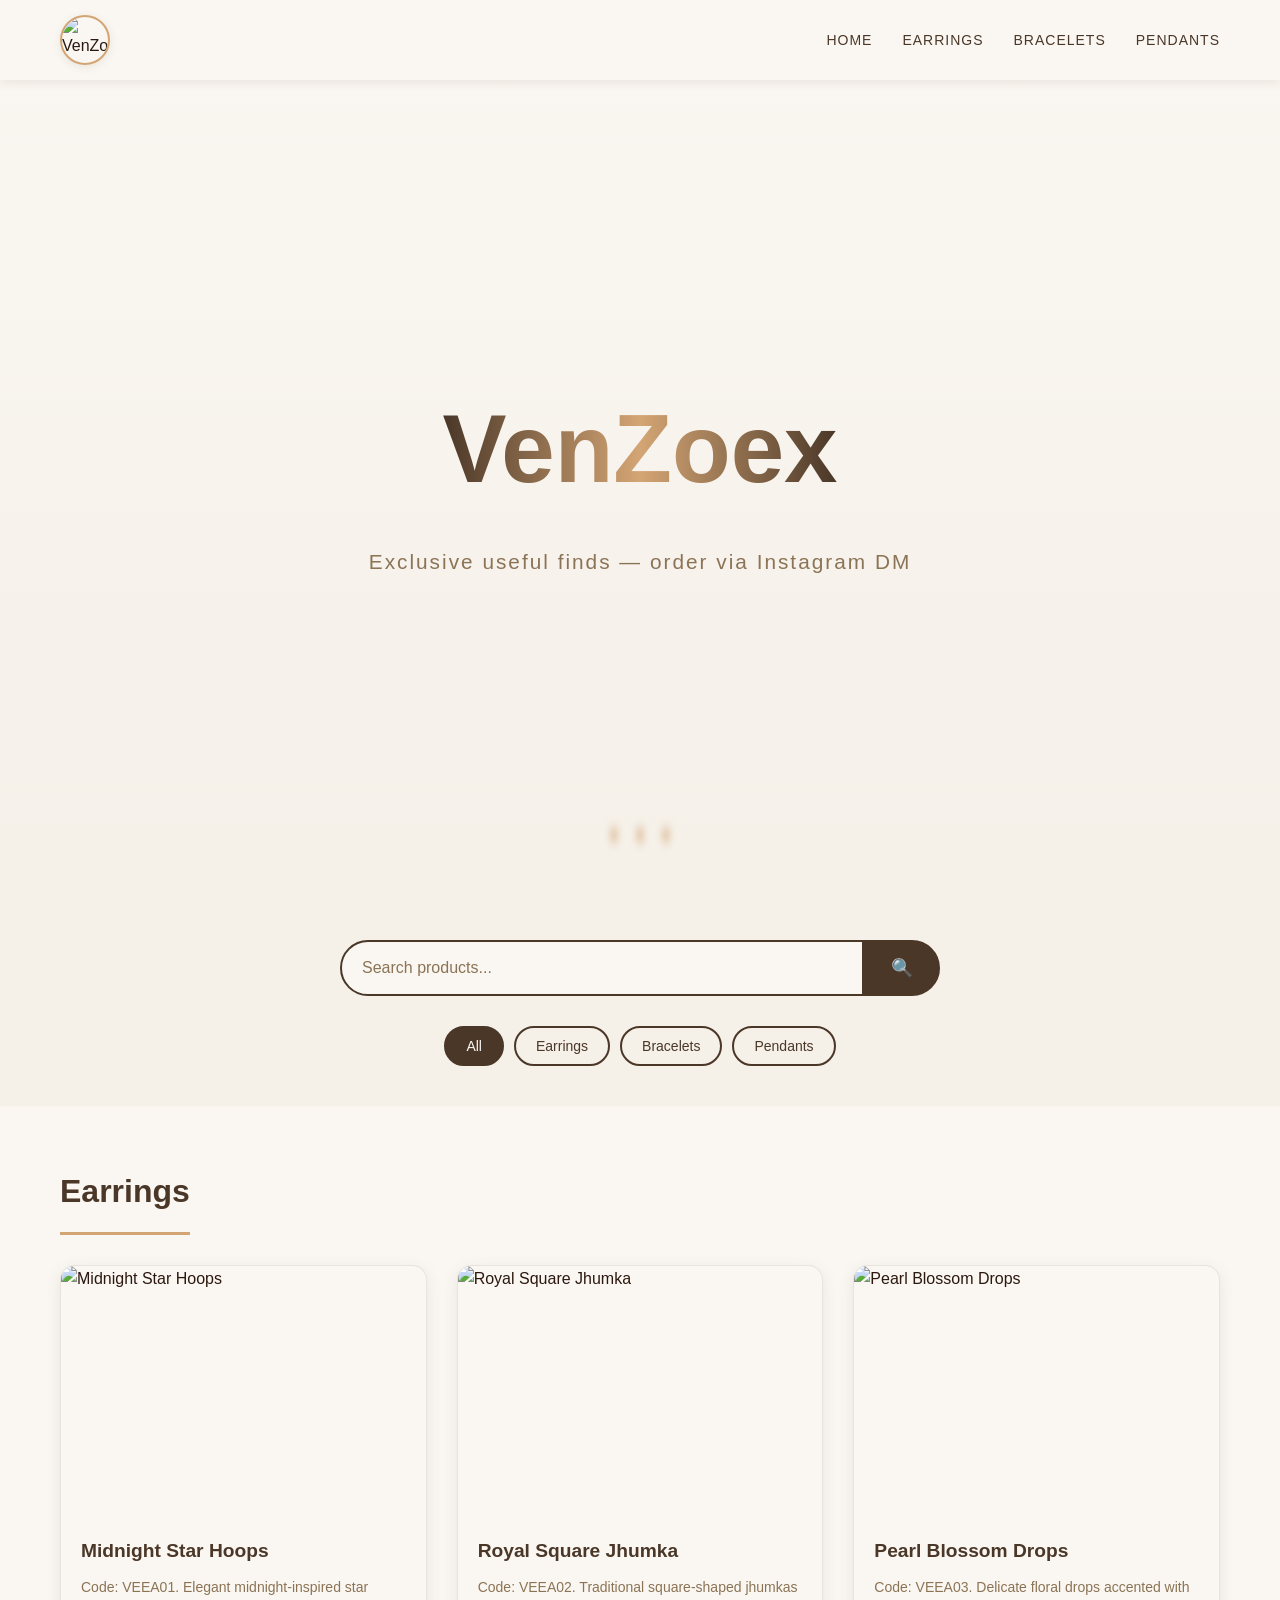
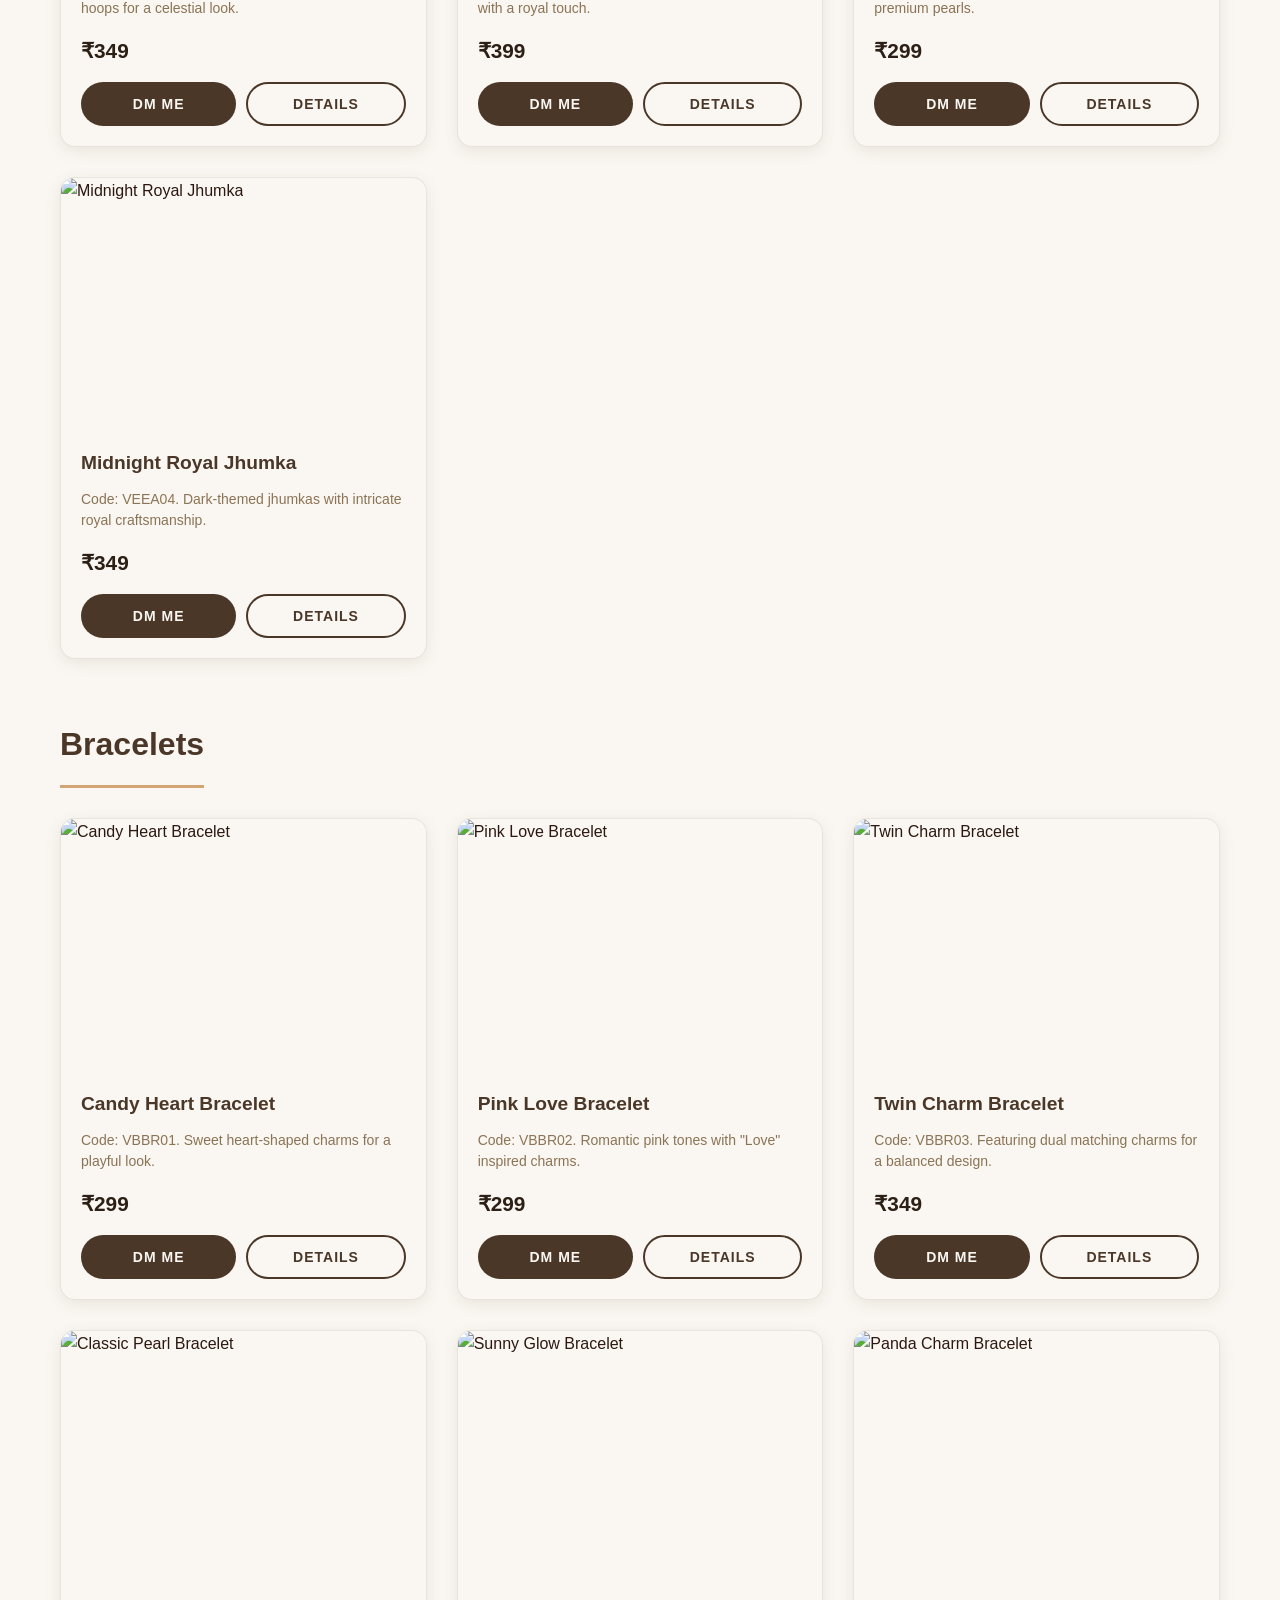
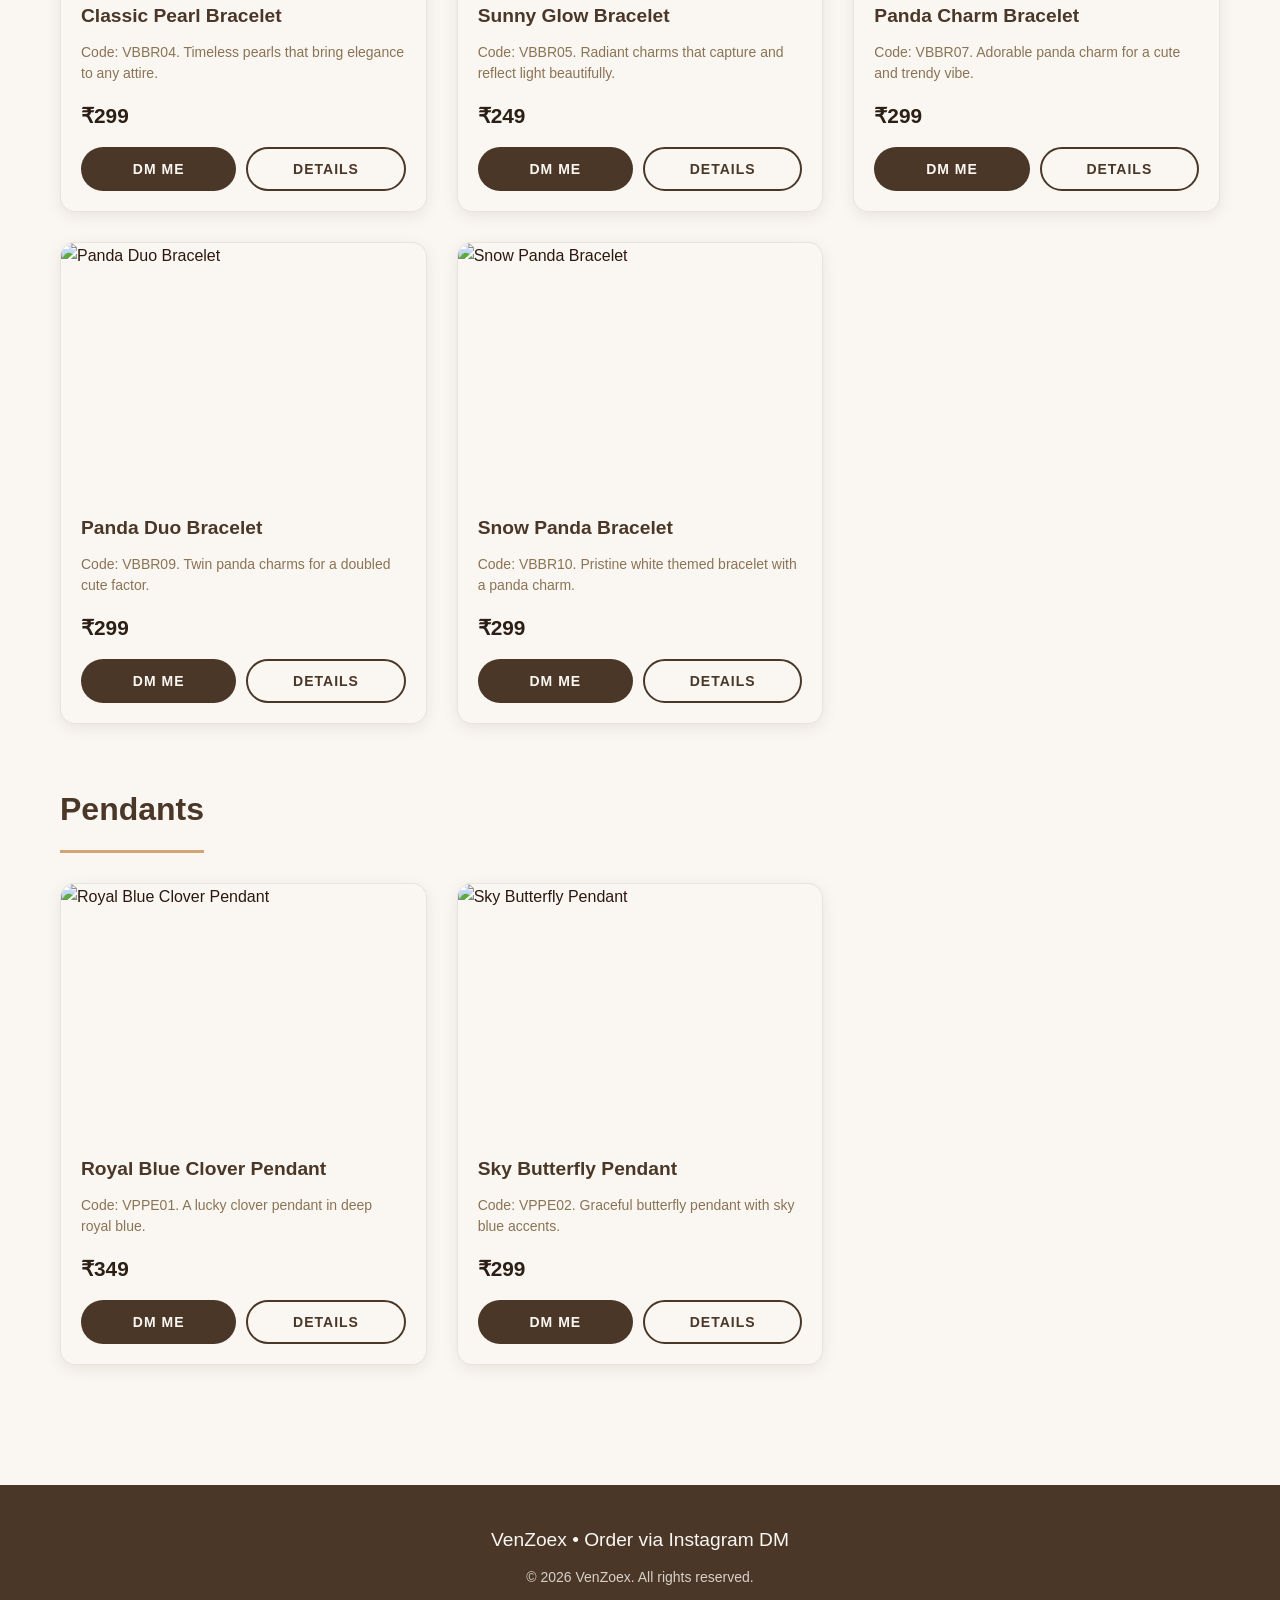
==== commit 277dcdc1: "Add files via upload" ====
--- a/index.html
+++ b/index.html
@@ -13,13 +13,15 @@
         <div class="nav-container">
             <!-- Logo -->
             <div class="logo">
-                <div class="logo-circle">
-                    <img src="images/logo.jpg" alt="VenZoex Logo" class="logo-img">
-                </div>
+                <img src="images/logo.jpeg" alt="VenZoex Logo" class="logo-img">
             </div>
 
             <!-- Desktop Menu -->
             <ul class="nav-menu" id="navMenu">
+                <li><a href="#home" class="nav-link">Home</a></li>
+                <li><a href="#earrings" class="nav-link">Earrings</a></li>
+                <li><a href="#bracelets" class="nav-link">Bracelets</a></li>
+                <li><a href="#pendants" class="nav-link">Pendants</a></li>
             </ul>
 
             <!-- Mobile Menu Toggle -->
@@ -55,6 +57,9 @@
             </div>
             <div class="filter-chips" id="filterChips">
                 <button class="chip active" data-category="all">All</button>
+                <button class="chip" data-category="earrings">Earrings</button>
+                <button class="chip" data-category="bracelets">Bracelets</button>
+                <button class="chip" data-category="pendants">Pendants</button>
             </div>
         </div>
     </section>
@@ -63,85 +68,231 @@
     <main class="catalog">
         <div class="container">
             
-            <!-- Electronics Section -->
-            <section id="electronics" class="category-section">
-                <div class="products-grid" id="electronics-grid">
-                    <!-- Product 1 -->
-                    <div class="product-card" data-category="electronics" data-name="P9 wireless headphone">
-                        <div class="product-image">
-                            <img src="images/p9-headphone.webp" alt="P9 wireless headphone" class="card-img">
-                        </div>
-                        <div class="product-info">
-                            <h3 class="product-name">P9 wireless headphone</h3>
-                            <p class="product-description">P9 Bluetooth Memory Card Mp3 Gaming Wireless Headset On Ear.</p>
-                            <p class="product-price">₹550</p>
-                            <div class="product-buttons">
-                                <button class="btn btn-primary dm-btn" data-product="P9 wireless headphone" data-price="₹550">DM ME</button>
-                                <button class="btn btn-secondary details-btn" data-product="P9 wireless headphone" data-description="P9 Bluetooth Memory Card Mp3 Gaming Wireless Headset On Ear. High-quality sound, comfortable over-ear design, and support for microSD cards." data-price="₹550" data-image="images/p9-headphone.webp">Details</button>
-                            </div>
-                        </div>
-                    </div>
-
-                    <!-- Product 2 -->
-                    <div class="product-card" data-category="electronics" data-name="I20 ultraMax Smart watch">
-                        <div class="product-image">
-                            <img src="images/i20-smartwatch.webp" alt="I20 ultraMax Smart watch" class="card-img">
-                        </div>
-                        <div class="product-info">
-                            <h3 class="product-name">I20 ultraMax Smart watch</h3>
-                            <p class="product-description">7 straps+earbuds+case, Stylish Design, Large Display, Waterproof and Durable.</p>
-                            <p class="product-price">₹750</p>
-                            <div class="product-buttons">
-                                <button class="btn btn-primary dm-btn" data-product="I20 ultraMax Smart watch" data-price="₹750">DM ME</button>
-                                <button class="btn btn-secondary details-btn" data-product="I20 ultraMax Smart watch" data-description="7 straps+earbuds+case Easy Operation Stylish Design Large Display Multi-functionality: Waterproof and Durable: Long Battery Life" data-price="₹750" data-image="images/i20-smartwatch.webp">Details</button>
-                            </div>
-                        </div>
-                    </div>
-
-                    <!-- Product 3 -->
-                    <div class="product-card" data-category="electronics" data-name="Touch Silicone Panda Night Light">
-                        <div class="product-image">
-                            <img src="images/panda-light.webp" alt="Touch Silicone Panda Night Light" class="card-img">
-                        </div>
-                        <div class="product-info">
-                            <h3 class="product-name">Touch Silicone Panda Night Light</h3>
-                            <p class="product-description">Cute and charming panda, Soft & Safe Silicone Body, 7 Color Changing Modes.</p>
-                            <p class="product-price">₹420</p>
-                            <div class="product-buttons">
-                                <button class="btn btn-primary dm-btn" data-product="Touch Silicone Panda Night Light" data-price="₹420">DM ME</button>
-                                <button class="btn btn-secondary details-btn" data-product="Touch Silicone Panda Night Light" data-description="Cute and charming panda Soft & Safe Silicone Body soft, squeezable, and safe for toddlers. Touch Control Function: Simply tap to turn on/off or cycle through color modes and brightness levels. 7 Color Changing Modes. Rechargeable & Portable: Built-in 1200mAh rechargeable battery with USB charging support Long Battery Backup: Provides up to 10-12 hours of continuous light on a full charge. Child-Friendly Night Light: Flicker-free, eye-caring LED light — perfect for feeding, diaper changes, or bedtime stories." data-price="₹420" data-image="images/panda-light.webp">Details</button>
-                            </div>
-                        </div>
-                    </div>
-
-                    <!-- Product 4 -->
-                    <div class="product-card" data-category="electronics" data-name="Rechargeable Portable Juicer Blender">
-                        <div class="product-image">
-                            <img src="images/portable-juicer.webp" alt="Rechargeable Portable Juicer Blender" class="card-img">
-                        </div>
-                        <div class="product-info">
-                            <h3 class="product-name">Rechargeable Portable Juicer Blender</h3>
-                            <p class="product-description">Compact blender lets you make fresh smoothies, shakes, and juices anytime, anywhere.</p>
-                            <p class="product-price">₹650</p>
-                            <div class="product-buttons">
-                                <button class="btn btn-primary dm-btn" data-product="Rechargeable Portable Juicer Blender" data-price="₹650">DM ME</button>
-                                <button class="btn btn-secondary details-btn" data-product="Rechargeable Portable Juicer Blender" data-description="The Electric Portable Lightweight Smoothie Juicer is a must-have for health enthusiasts and on-the-go lifestyles. Featuring a rechargeable USB design, this compact blender lets you make fresh smoothies, shakes, and juices anytime, anywhere. With a lightweight body and powerful motor, it effortlessly blends fruits, vegetables, and ice. Designed for convenience, it’s perfect for travel, gym, office, or home use." data-price="₹650" data-image="images/portable-juicer.webp">Details</button>
-                            </div>
-                        </div>
-                    </div>
-
-                    <!-- Product 5 -->
-                    <div class="product-card" data-category="electronics" data-name="Ultrapods Transparent earphones">
-                        <div class="product-image">
-                            <img src="images/ultrapods.webp" alt="Ultrapods Transparent earphones" class="card-img">
-                        </div>
-                        <div class="product-info">
-                            <h3 class="product-name">Ultrapods Transparent earphones</h3>
-                            <p class="product-description">TWS touch control, Bluetooth 5.3, Active Noise Cancellation, 30h battery.</p>
-                            <p class="product-price">₹280</p>
-                            <div class="product-buttons">
-                                <button class="btn btn-primary dm-btn" data-product="Ultrapods Transparent earphones" data-price="₹280">DM ME</button>
-                                <button class="btn btn-secondary details-btn" data-product="Ultrapods Transparent earphones" data-description="BLUETOOTH CONNECTIVITY: Features advanced Bluetooth 5.3 technology for stable, high-quality wireless connection and seamless device pairing. SOUND QUALITY: Premium audio drivers deliver crystal-clear treble and deep, rich bass for an immersive listening experience. TOUCH CONTROLS: Intuitive touch-sensitive panels on both earbuds allow easy management of music playback, calls, and volume adjustment. BATTERY PERFORMANCE: Up to 6 hours of playtime on a single charge, with additional 24 hours using the charging case. NOISE CANCELLATION: Active noise cancellation technology helps reduce ambient sounds for focused listening in various environments." data-price="₹280" data-image="images/ultrapods.webp">Details</button>
+            <!-- Earrings Section -->
+            <section id="earrings" class="category-section">
+                <h2 class="category-title">Earrings</h2>
+                <div class="products-grid" id="earrings-grid">
+                    <!-- Product: VEEA01 -->
+                    <div class="product-card" data-category="earrings" data-name="Midnight Star Hoops">
+                        <div class="product-image">
+                            <img src="images/photo_2026-03-24_18-54-59.jpg" alt="Midnight Star Hoops" style="width: 100%; height: 100%; object-fit: cover;">
+                        </div>
+                        <div class="product-info">
+                            <h3 class="product-name">Midnight Star Hoops</h3>
+                            <p class="product-description">Code: VEEA01. Elegant midnight-inspired star hoops for a celestial look.</p>
+                            <p class="product-price">₹349</p>
+                            <div class="product-buttons">
+                                <button class="btn btn-primary dm-btn" data-product="VEEA01 – Midnight Star Hoops" data-price="₹349">DM ME</button>
+                                <button class="btn btn-secondary details-btn" data-product="VEEA01 – Midnight Star Hoops" data-description="Elegant midnight-inspired star hoops for a celestial look. High-quality finish and lightweight design." data-price="₹349" data-category="Earrings">Details</button>
+                            </div>
+                        </div>
+                    </div>
+                    <!-- Product: VEEA02 -->
+                    <div class="product-card" data-category="earrings" data-name="Royal Square Jhumka">
+                        <div class="product-image">
+                            <img src="images/photo_2026-03-24_18-55-06.jpg" alt="Royal Square Jhumka" style="width: 100%; height: 100%; object-fit: cover;">
+                        </div>
+                        <div class="product-info">
+                            <h3 class="product-name">Royal Square Jhumka</h3>
+                            <p class="product-description">Code: VEEA02. Traditional square-shaped jhumkas with a royal touch.</p>
+                            <p class="product-price">₹399</p>
+                            <div class="product-buttons">
+                                <button class="btn btn-primary dm-btn" data-product="VEEA02 – Royal Square Jhumka" data-price="₹399">DM ME</button>
+                                <button class="btn btn-secondary details-btn" data-product="VEEA02 – Royal Square Jhumka" data-description="Traditional square-shaped jhumkas with a royal touch. Perfect for weddings and festive occasions." data-price="₹399" data-category="Earrings">Details</button>
+                            </div>
+                        </div>
+                    </div>
+                    <!-- Product: VEEA03 -->
+                    <div class="product-card" data-category="earrings" data-name="Pearl Blossom Drops">
+                        <div class="product-image">
+                            <img src="images/photo_2026-03-24_18-55-10.jpg" alt="Pearl Blossom Drops" style="width: 100%; height: 100%; object-fit: cover;">
+                        </div>
+                        <div class="product-info">
+                            <h3 class="product-name">Pearl Blossom Drops</h3>
+                            <p class="product-description">Code: VEEA03. Delicate floral drops accented with premium pearls.</p>
+                            <p class="product-price">₹299</p>
+                            <div class="product-buttons">
+                                <button class="btn btn-primary dm-btn" data-product="VEEA03 – Pearl Blossom Drops" data-price="₹299">DM ME</button>
+                                <button class="btn btn-secondary details-btn" data-product="VEEA03 – Pearl Blossom Drops" data-description="Delicate floral drops accented with premium pearls. Adds a feminine touch to any outfit." data-price="₹299" data-category="Earrings">Details</button>
+                            </div>
+                        </div>
+                    </div>
+                    <!-- Product: VEEA04 -->
+                    <div class="product-card" data-category="earrings" data-name="Midnight Royal Jhumka">
+                        <div class="product-image">
+                            <img src="images/photo_2026-03-24_18-55-11.jpg" alt="Midnight Royal Jhumka" style="width: 100%; height: 100%; object-fit: cover;">
+                        </div>
+                        <div class="product-info">
+                            <h3 class="product-name">Midnight Royal Jhumka</h3>
+                            <p class="product-description">Code: VEEA04. Dark-themed jhumkas with intricate royal craftsmanship.</p>
+                            <p class="product-price">₹349</p>
+                            <div class="product-buttons">
+                                <button class="btn btn-primary dm-btn" data-product="VEEA04 – Midnight Royal Jhumka" data-price="₹349">DM ME</button>
+                                <button class="btn btn-secondary details-btn" data-product="VEEA04 – Midnight Royal Jhumka" data-description="Dark-themed jhumkas with intricate royal craftsmanship. A unique blend of traditional and modern styles." data-price="₹349" data-category="Earrings">Details</button>
+                            </div>
+                        </div>
+                    </div>
+                </div>
+            </section>
+
+            <!-- Bracelets Section -->
+            <section id="bracelets" class="category-section">
+                <h2 class="category-title">Bracelets</h2>
+                <div class="products-grid" id="bracelets-grid">
+                    <!-- Product: VBBR01 -->
+                    <div class="product-card" data-category="bracelets" data-name="Candy Heart Bracelet">
+                        <div class="product-image">
+                            <img src="images/photo_2026-03-24_18-55-05.jpg" alt="Candy Heart Bracelet" style="width: 100%; height: 100%; object-fit: cover;">
+                        </div>
+                        <div class="product-info">
+                            <h3 class="product-name">Candy Heart Bracelet</h3>
+                            <p class="product-description">Code: VBBR01. Sweet heart-shaped charms for a playful look.</p>
+                            <p class="product-price">₹299</p>
+                            <div class="product-buttons">
+                                <button class="btn btn-primary dm-btn" data-product="VBBR01 – Candy Heart Bracelet" data-price="₹299">DM ME</button>
+                                <button class="btn btn-secondary details-btn" data-product="VBBR01 – Candy Heart Bracelet" data-description="Sweet heart-shaped charms for a playful look. Adjustable chain to fit all wrist sizes." data-price="₹299" data-category="Bracelets">Details</button>
+                            </div>
+                        </div>
+                    </div>
+                    <!-- Product: VBBR02 -->
+                    <div class="product-card" data-category="bracelets" data-name="Pink Love Bracelet">
+                        <div class="product-image">
+                            <img src="images/photo_2026-03-24_18-55-13.jpg" alt="Pink Love Bracelet" style="width: 100%; height: 100%; object-fit: cover;">
+                        </div>
+                        <div class="product-info">
+                            <h3 class="product-name">Pink Love Bracelet</h3>
+                            <p class="product-description">Code: VBBR02. Romantic pink tones with "Love" inspired charms.</p>
+                            <p class="product-price">₹299</p>
+                            <div class="product-buttons">
+                                <button class="btn btn-primary dm-btn" data-product="VBBR02 – Pink Love Bracelet" data-price="₹299">DM ME</button>
+                                <button class="btn btn-secondary details-btn" data-product="VBBR02 – Pink Love Bracelet" data-description="Romantic pink tones with 'Love' inspired charms. Perfect gift for someone special." data-price="₹299" data-category="Bracelets">Details</button>
+                            </div>
+                        </div>
+                    </div>
+                    <!-- Product: VBBR03 -->
+                    <div class="product-card" data-category="bracelets" data-name="Twin Charm Bracelet">
+                        <div class="product-image">
+                            <img src="images/photo_2026-03-24_18-55-21.jpg" alt="Twin Charm Bracelet" style="width: 100%; height: 100%; object-fit: cover;">
+                        </div>
+                        <div class="product-info">
+                            <h3 class="product-name">Twin Charm Bracelet</h3>
+                            <p class="product-description">Code: VBBR03. Featuring dual matching charms for a balanced design.</p>
+                            <p class="product-price">₹349</p>
+                            <div class="product-buttons">
+                                <button class="btn btn-primary dm-btn" data-product="VBBR03 – Twin Charm Bracelet" data-price="₹349">DM ME</button>
+                                <button class="btn btn-secondary details-btn" data-product="VBBR03 – Twin Charm Bracelet" data-description="Featuring dual matching charms for a balanced design. Durable and stylish for daily wear." data-price="₹349" data-category="Bracelets">Details</button>
+                            </div>
+                        </div>
+                    </div>
+                    <!-- Product: VBBR04 -->
+                    <div class="product-card" data-category="bracelets" data-name="Classic Pearl Bracelet">
+                        <div class="product-image">
+                            <img src="images/WhatsApp Image 2026-03-07 at 6.55.18 AM.jpeg" alt="Classic Pearl Bracelet" style="width: 100%; height: 100%; object-fit: cover;">
+                        </div>
+                        <div class="product-info">
+                            <h3 class="product-name">Classic Pearl Bracelet</h3>
+                            <p class="product-description">Code: VBBR04. Timeless pearls that bring elegance to any attire.</p>
+                            <p class="product-price">₹299</p>
+                            <div class="product-buttons">
+                                <button class="btn btn-primary dm-btn" data-product="VBBR04 – Classic Pearl Bracelet" data-price="₹299">DM ME</button>
+                                <button class="btn btn-secondary details-btn" data-product="VBBR04 – Classic Pearl Bracelet" data-description="Timeless pearls that bring elegance to any attire. High-lustre synthetic pearls with a secure clasp." data-price="₹299" data-category="Bracelets">Details</button>
+                            </div>
+                        </div>
+                    </div>
+                    <!-- Product: VBBR05 -->
+                    <div class="product-card" data-category="bracelets" data-name="Sunny Glow Bracelet">
+                        <div class="product-image">
+                            <img src="images/WhatsApp Image 2026-03-07 at 6.55.21 AM4yty.jpeg" alt="Sunny Glow Bracelet" style="width: 100%; height: 100%; object-fit: cover;">
+                        </div>
+                        <div class="product-info">
+                            <h3 class="product-name">Sunny Glow Bracelet</h3>
+                            <p class="product-description">Code: VBBR05. Radiant charms that capture and reflect light beautifully.</p>
+                            <p class="product-price">₹249</p>
+                            <div class="product-buttons">
+                                <button class="btn btn-primary dm-btn" data-product="VBBR05 – Sunny Glow Bracelet" data-price="₹249">DM ME</button>
+                                <button class="btn btn-secondary details-btn" data-product="VBBR05 – Sunny Glow Bracelet" data-description="Radiant charms that capture and reflect light beautifully. Ideal for daytime outings." data-price="₹249" data-category="Bracelets">Details</button>
+                            </div>
+                        </div>
+                    </div>
+                    <!-- Product: VBBR07 -->
+                    <div class="product-card" data-category="bracelets" data-name="Panda Charm Bracelet">
+                        <div class="product-image">
+                            <img src="images/WhatsApp Image 2026-03-07 at 6.55.21 AMytf.jpeg" alt="Panda Charm Bracelet" style="width: 100%; height: 100%; object-fit: cover;">
+                        </div>
+                        <div class="product-info">
+                            <h3 class="product-name">Panda Charm Bracelet</h3>
+                            <p class="product-description">Code: VBBR07. Adorable panda charm for a cute and trendy vibe.</p>
+                            <p class="product-price">₹299</p>
+                            <div class="product-buttons">
+                                <button class="btn btn-primary dm-btn" data-product="VBBR07 – Panda Charm Bracelet" data-price="₹299">DM ME</button>
+                                <button class="btn btn-secondary details-btn" data-product="VBBR07 – Panda Charm Bracelet" data-description="Adorable panda charm for a cute and trendy vibe. A favorite among animal lovers." data-price="₹299" data-category="Bracelets">Details</button>
+                            </div>
+                        </div>
+                    </div>
+                    <!-- Product: VBBR09 -->
+                    <div class="product-card" data-category="bracelets" data-name="Panda Duo Bracelet">
+                        <div class="product-image">
+                            <img src="images/WhatsApp Image 2026-03-07 at 6.55.22 AMtst.jpeg" alt="Panda Duo Bracelet" style="width: 100%; height: 100%; object-fit: cover;">
+                        </div>
+                        <div class="product-info">
+                            <h3 class="product-name">Panda Duo Bracelet</h3>
+                            <p class="product-description">Code: VBBR09. Twin panda charms for a doubled cute factor.</p>
+                            <p class="product-price">₹299</p>
+                            <div class="product-buttons">
+                                <button class="btn btn-primary dm-btn" data-product="VBBR09 – Panda Duo Bracelet" data-price="₹299">DM ME</button>
+                                <button class="btn btn-secondary details-btn" data-product="VBBR09 – Panda Duo Bracelet" data-description="Twin panda charms for a doubled cute factor. Stylish black and white bead work." data-price="₹299" data-category="Bracelets">Details</button>
+                            </div>
+                        </div>
+                    </div>
+                    <!-- Product: VBBR10 -->
+                    <div class="product-card" data-category="bracelets" data-name="Snow Panda Bracelet">
+                        <div class="product-image">
+                            <img src="images/WhatsApp Image 2026-03-07 at 6.55.22 AMtuyfuy.jpeg" alt="Snow Panda Bracelet" style="width: 100%; height: 100%; object-fit: cover;">
+                        </div>
+                        <div class="product-info">
+                            <h3 class="product-name">Snow Panda Bracelet</h3>
+                            <p class="product-description">Code: VBBR10. Pristine white themed bracelet with a panda charm.</p>
+                            <p class="product-price">₹299</p>
+                            <div class="product-buttons">
+                                <button class="btn btn-primary dm-btn" data-product="VBBR10 – Snow Panda Bracelet" data-price="₹299">DM ME</button>
+                                <button class="btn btn-secondary details-btn" data-product="VBBR10 – Snow Panda Bracelet" data-description="Pristine white themed bracelet with a panda charm. Elegant and fun at the same time." data-price="₹299" data-category="Bracelets">Details</button>
+                            </div>
+                        </div>
+                    </div>
+                </div>
+            </section>
+
+            <!-- Pendants Section -->
+            <section id="pendants" class="category-section">
+                <h2 class="category-title">Pendants</h2>
+                <div class="products-grid" id="pendants-grid">
+                    <!-- Product: VPPE01 -->
+                    <div class="product-card" data-category="pendants" data-name="Royal Blue Clover Pendant">
+                        <div class="product-image">
+                            <img src="images/photo_2026-03-24_18-54-57.jpg" alt="Royal Blue Clover Pendant" style="width: 100%; height: 100%; object-fit: cover;">
+                        </div>
+                        <div class="product-info">
+                            <h3 class="product-name">Royal Blue Clover Pendant</h3>
+                            <p class="product-description">Code: VPPE01. A lucky clover pendant in deep royal blue.</p>
+                            <p class="product-price">₹349</p>
+                            <div class="product-buttons">
+                                <button class="btn btn-primary dm-btn" data-product="VPPE01 – Royal Blue Clover Pendant" data-price="₹349">DM ME</button>
+                                <button class="btn btn-secondary details-btn" data-product="VPPE01 – Royal Blue Clover Pendant" data-description="A lucky clover pendant in deep royal blue. Symbolizes luck and elegance." data-price="₹349" data-category="Pendants">Details</button>
+                            </div>
+                        </div>
+                    </div>
+                    <!-- Product: VPPE02 -->
+                    <div class="product-card" data-category="pendants" data-name="Sky Butterfly Pendant">
+                        <div class="product-image">
+                            <img src="images/photo_2026-03-24_18-55-03.jpg" alt="Sky Butterfly Pendant" style="width: 100%; height: 100%; object-fit: cover;">
+                        </div>
+                        <div class="product-info">
+                            <h3 class="product-name">Sky Butterfly Pendant</h3>
+                            <p class="product-description">Code: VPPE02. Graceful butterfly pendant with sky blue accents.</p>
+                            <p class="product-price">₹299</p>
+                            <div class="product-buttons">
+                                <button class="btn btn-primary dm-btn" data-product="VPPE02 – Sky Butterfly Pendant" data-price="₹299">DM ME</button>
+                                <button class="btn btn-secondary details-btn" data-product="VPPE02 – Sky Butterfly Pendant" data-description="Graceful butterfly pendant with sky blue accents. Represents transformation and beauty." data-price="₹299" data-category="Pendants">Details</button>
                             </div>
                         </div>
                     </div>
@@ -155,7 +306,7 @@
     <footer class="footer">
         <div class="container">
             <p class="footer-text">VenZoex • Order via Instagram DM</p>
-            <p class="footer-copyright">&copy; 2025 VenZoex. All rights reserved.</p>
+            <p class="footer-copyright">&copy; 2026 VenZoex. All rights reserved.</p>
         </div>
     </footer>
 
@@ -164,14 +315,11 @@
         <div class="modal-content">
             <span class="modal-close" id="modalClose">&times;</span>
             <div class="modal-body">
-                <div class="modal-image">
-                    <img src="" alt="Product Image" id="modalImage" class="modal-img">
-                    <div class="image-placeholder large" id="modalPlaceholder">
-                        <span class="placeholder-icon">📦</span>
-                        <span class="placeholder-text">Product Image</span>
-                    </div>
+                <div class="modal-image" id="modalImageContainer">
+                    <!-- Dynamic content: Image or Placeholder -->
                 </div>
                 <div class="modal-info">
+                    <span class="modal-category" id="modalCategory">Category</span>
                     <h2 class="modal-title" id="modalTitle">Product Name</h2>
                     <p class="modal-description" id="modalDescription">Product description goes here...</p>
                     <p class="modal-price" id="modalPrice">₹0</p>
--- a/style.css
+++ b/style.css
@@ -64,22 +64,13 @@
     align-items: center;
 }
 
-.logo-circle {
+.logo-img {
     width: 50px;
     height: 50px;
     border-radius: 50%;
-    overflow: hidden;
-    background: linear-gradient(135deg, var(--chocolate-brown), var(--chocolate-light));
-    display: flex;
-    align-items: center;
-    justify-content: center;
+    object-fit: cover;
+    border: 2px solid var(--accent-gold);
     box-shadow: 0 2px 8px var(--shadow);
-}
-
-.logo-img {
-    width: 100%;
-    height: 100%;
-    object-fit: cover;
 }
 
 /* Navigation Menu */
@@ -163,7 +154,6 @@
 
 .typing-text {
     display: inline-block;
-    animation: shimmer 3s infinite;
     background: linear-gradient(
         90deg,
         var(--chocolate-brown) 0%,
@@ -389,17 +379,6 @@
     overflow: hidden;
 }
 
-.card-img {
-    width: 100%;
-    height: 100%;
-    object-fit: cover;
-    transition: transform 0.5s ease;
-}
-
-.product-card:hover .card-img {
-    transform: scale(1.1);
-}
-
 .image-placeholder {
     width: 100%;
     height: 100%;
@@ -574,15 +553,6 @@
 
 .modal-image {
     margin-bottom: 20px;
-}
-
-.modal-img {
-    width: 100%;
-    height: 300px;
-    object-fit: contain;
-    border-radius: 10px;
-    background-color: var(--cream-light);
-    display: none;
 }
 
 .modal-category {
@@ -731,7 +701,6 @@
     }
 }
 
-/* No Results Message */
 .no-results {
     text-align: center;
     padding: 60px 20px;
@@ -743,4 +712,11 @@
     font-size: 4rem;
     margin-bottom: 20px;
     opacity: 0.5;
+}
+
+.reset-filters {
+    margin-top: 20px;
+    max-width: 250px;
+    margin-left: auto;
+    margin-right: auto;
 }
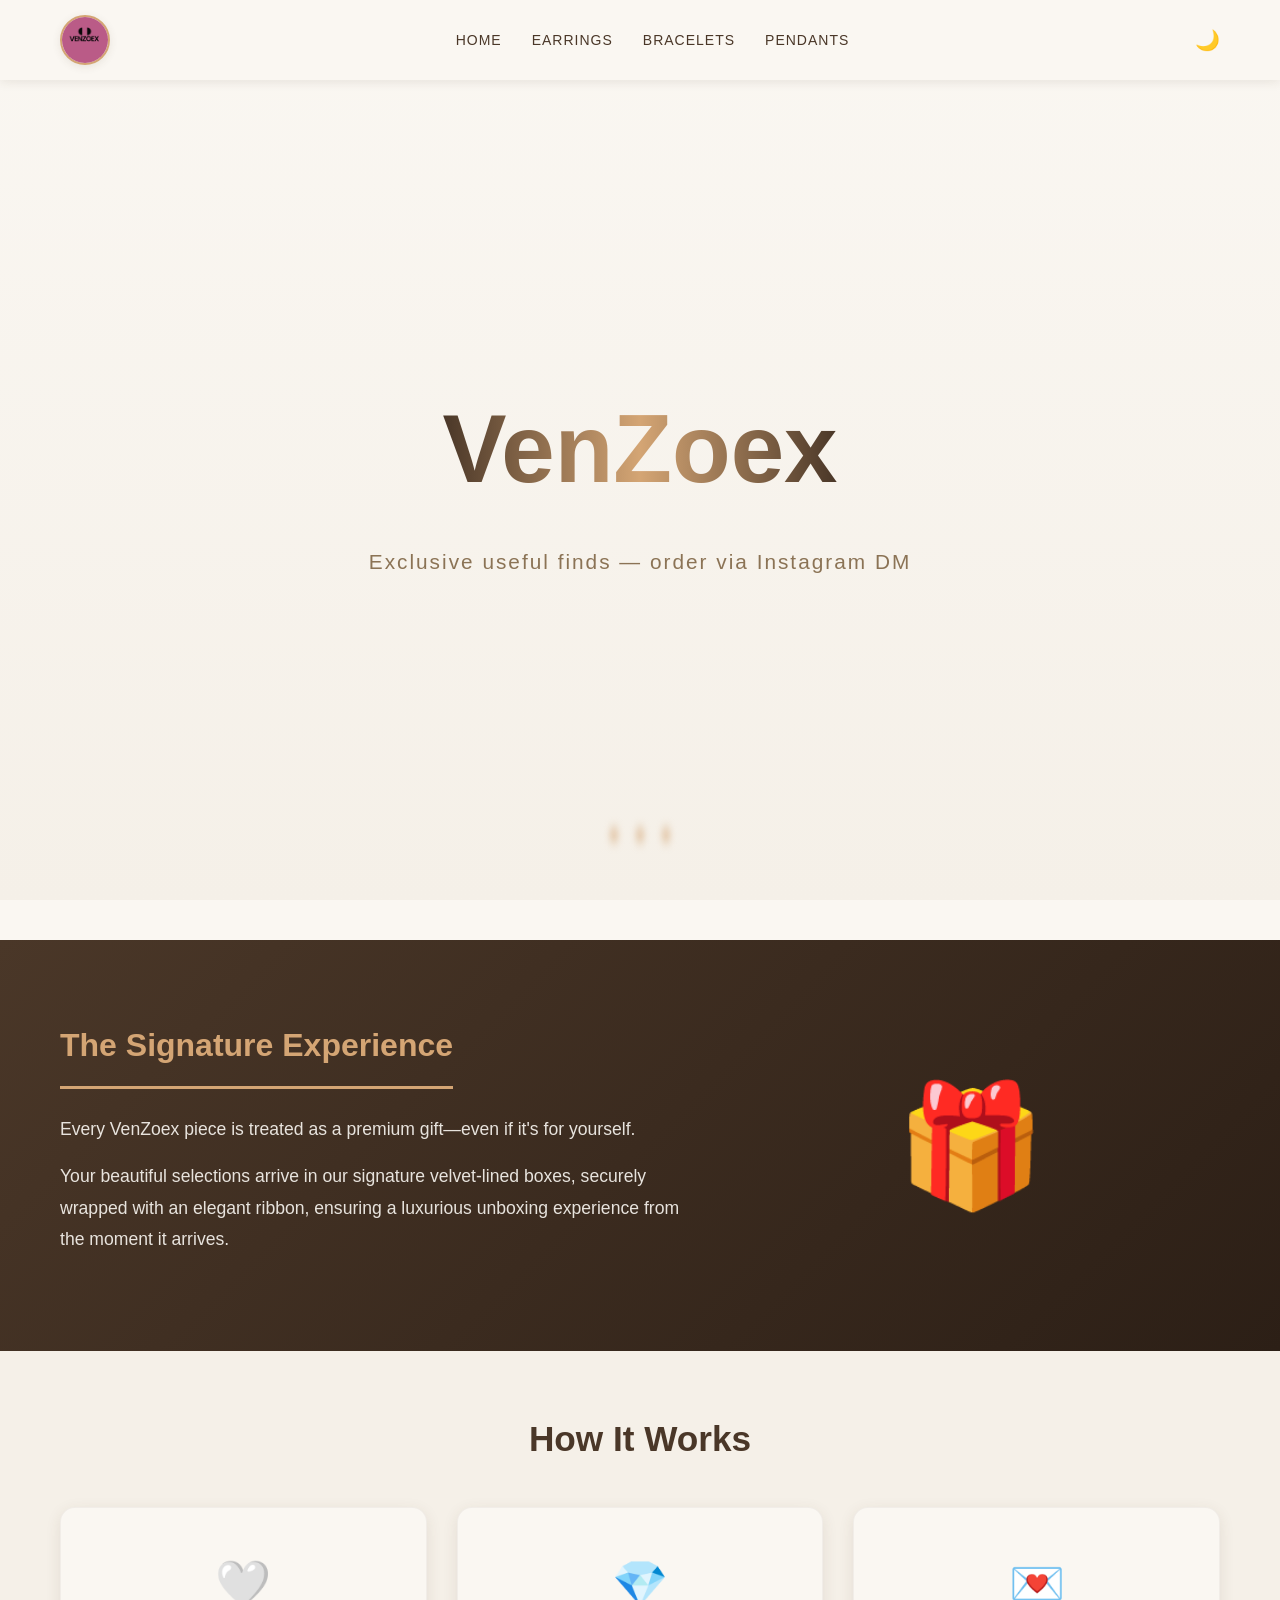
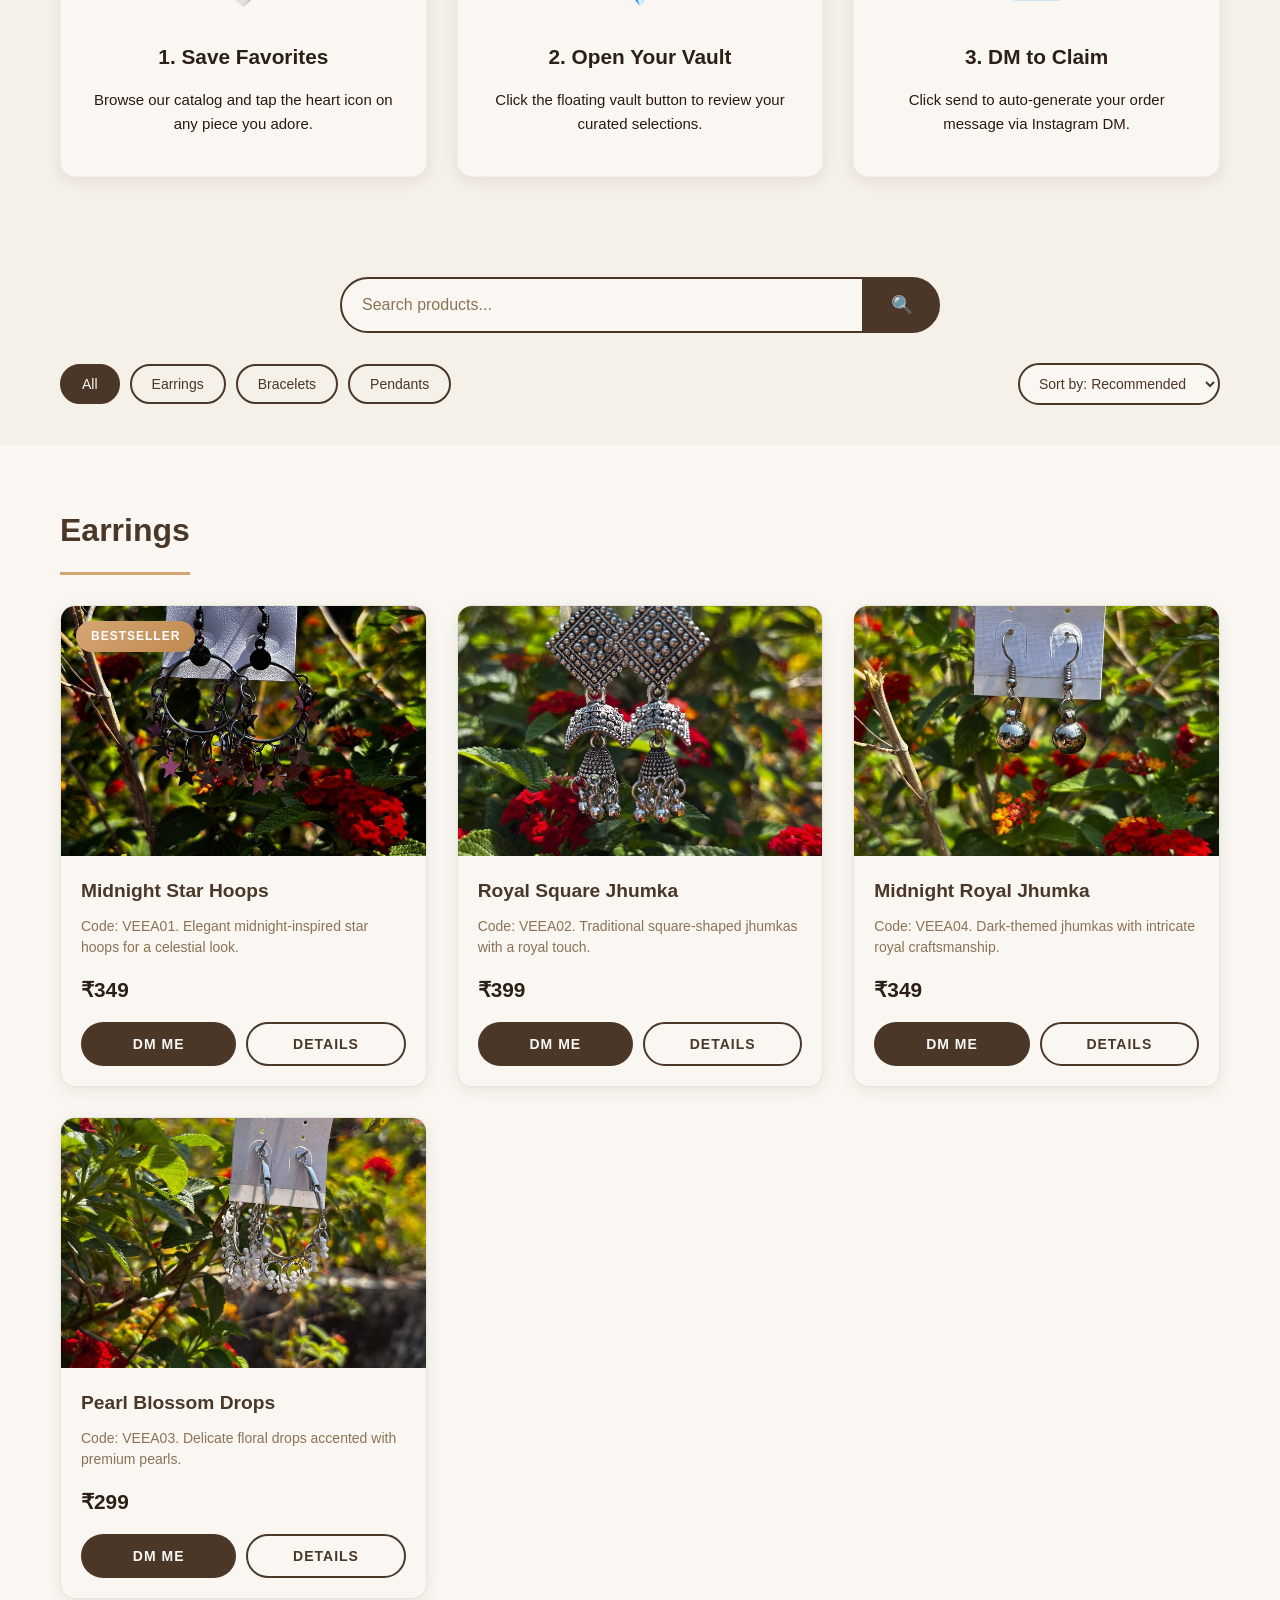
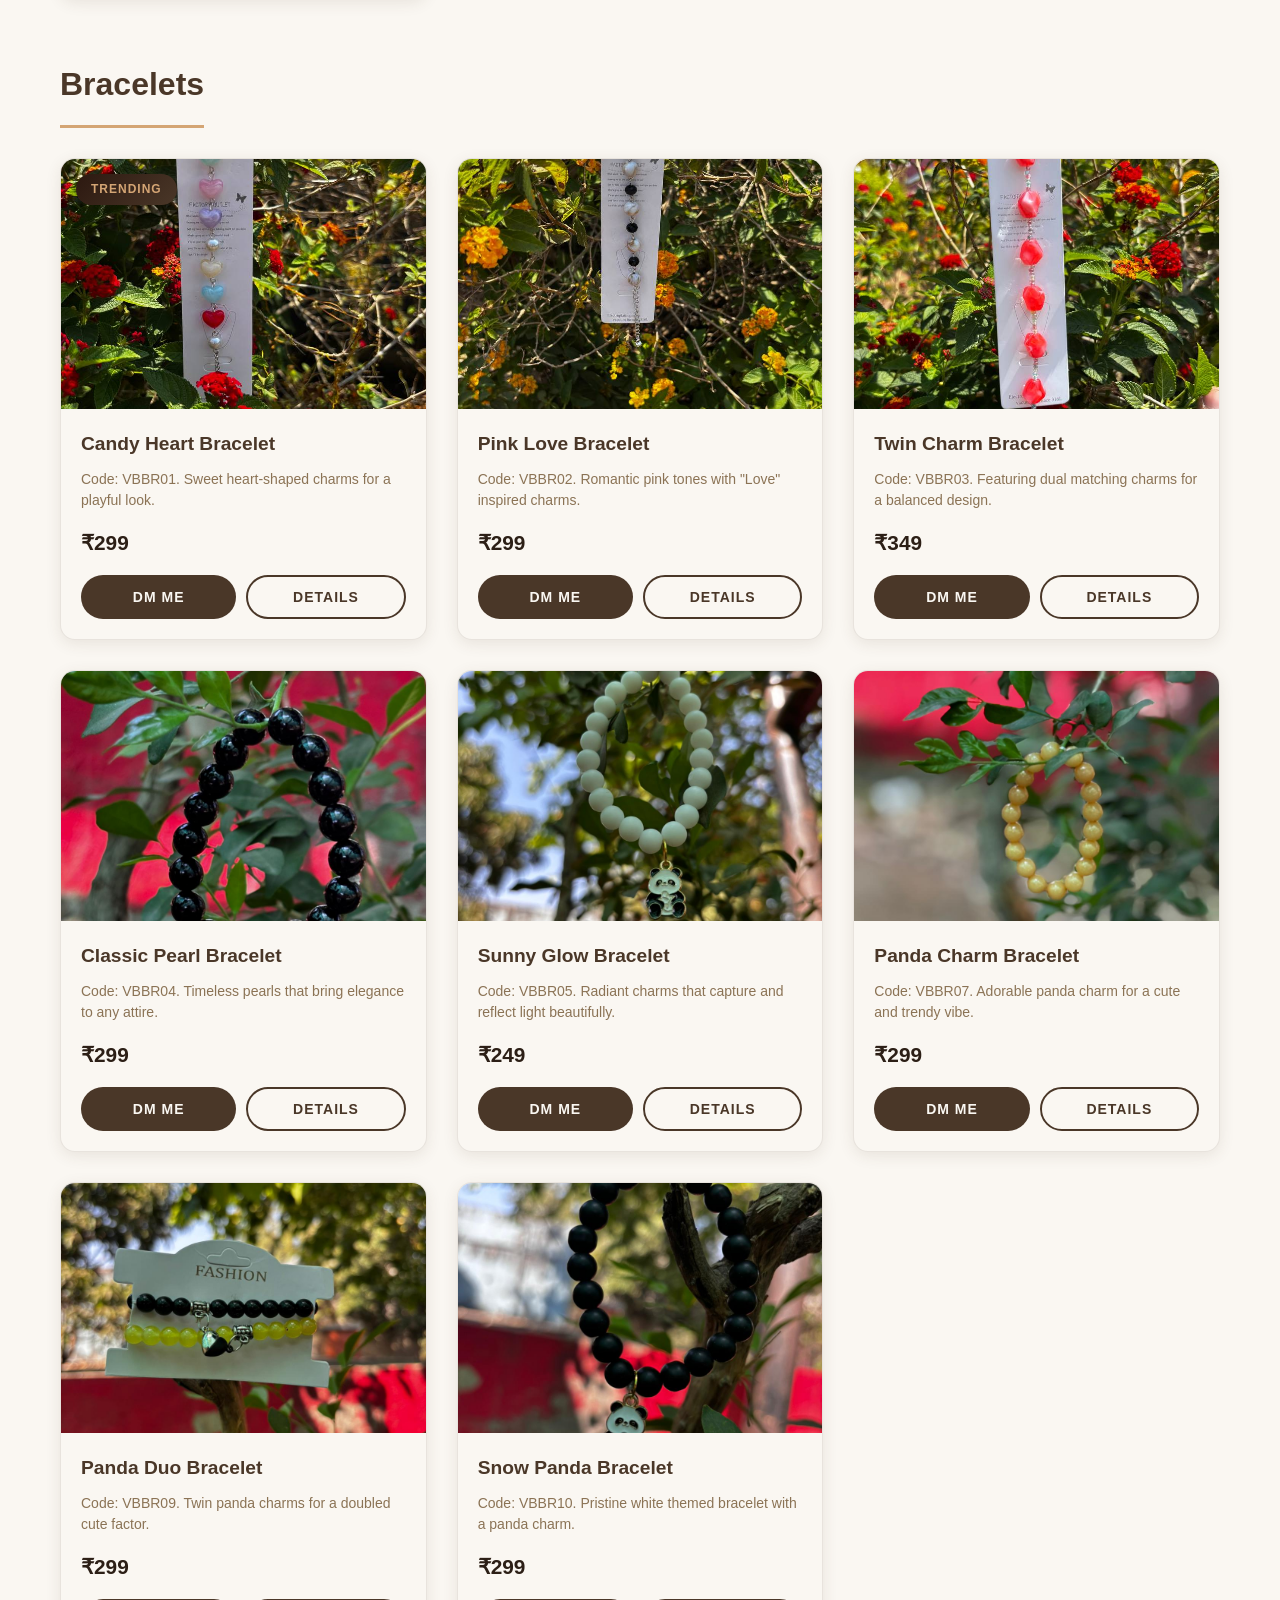
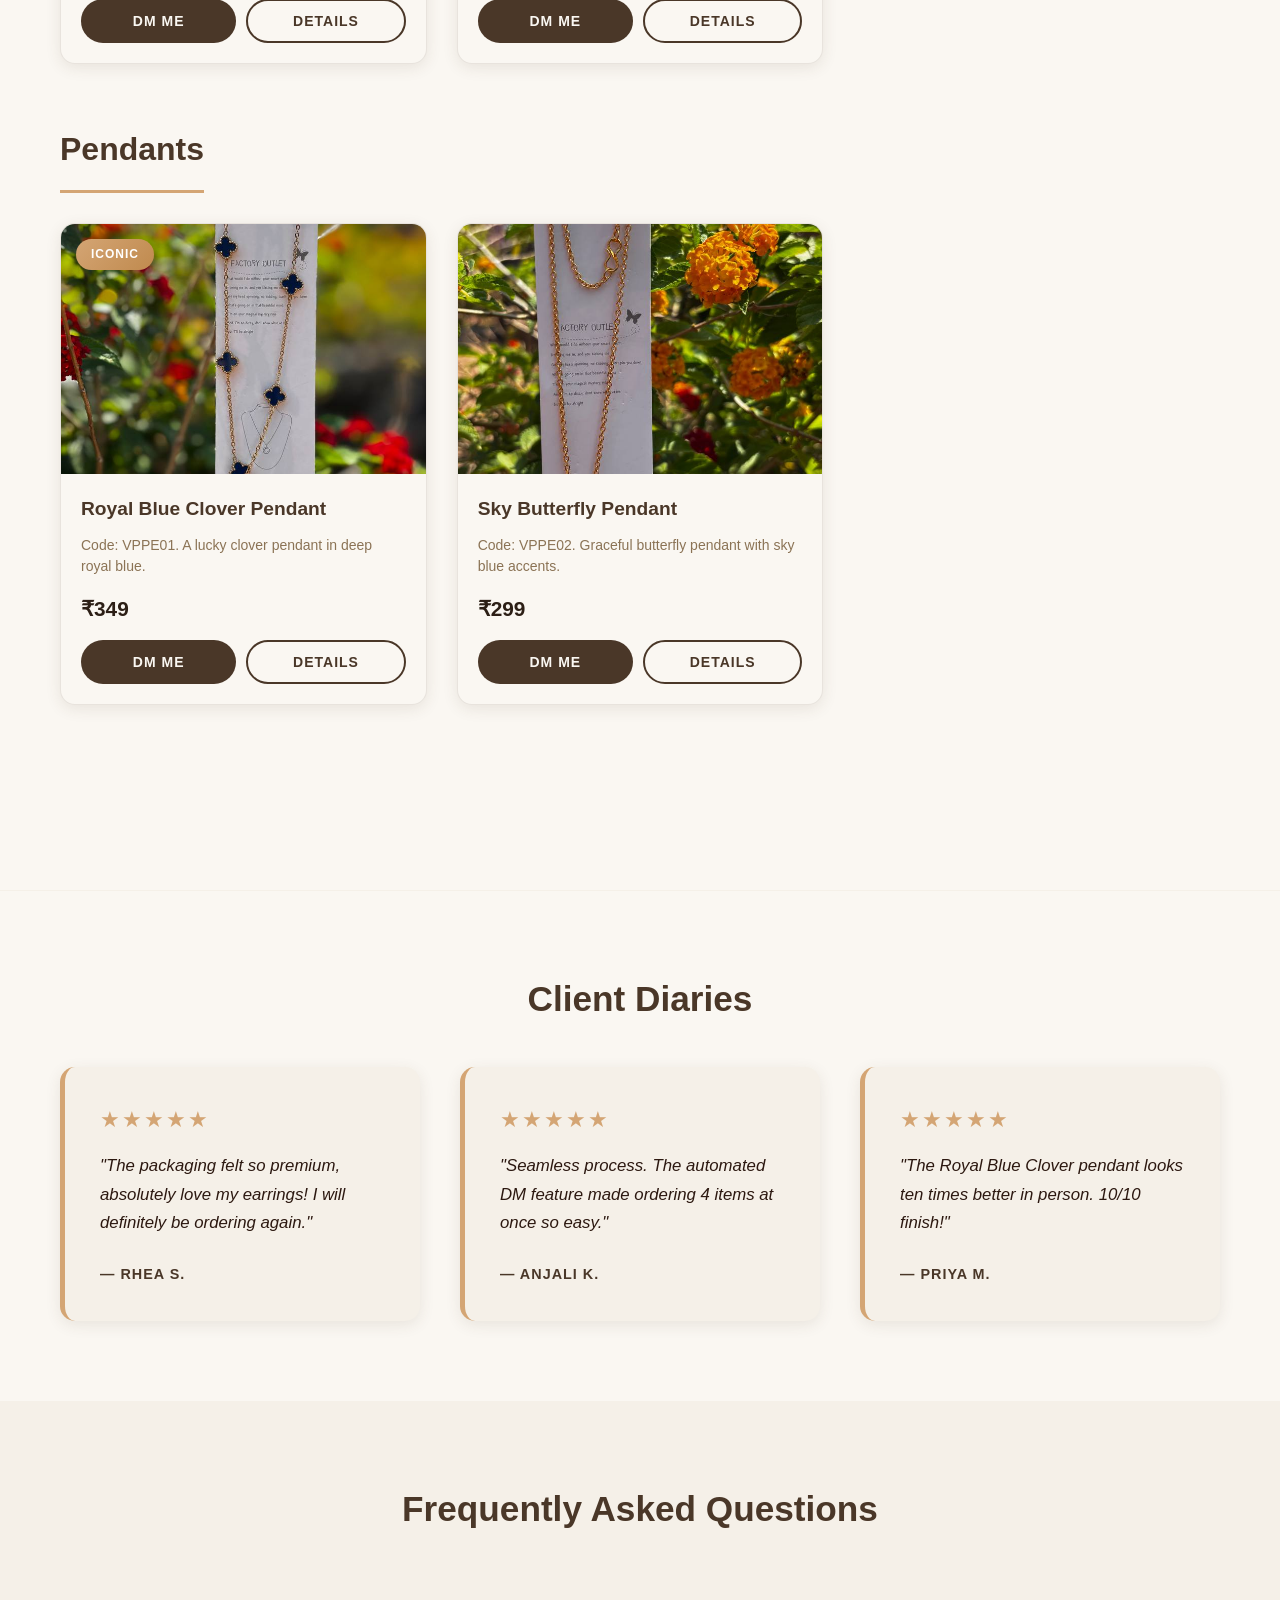
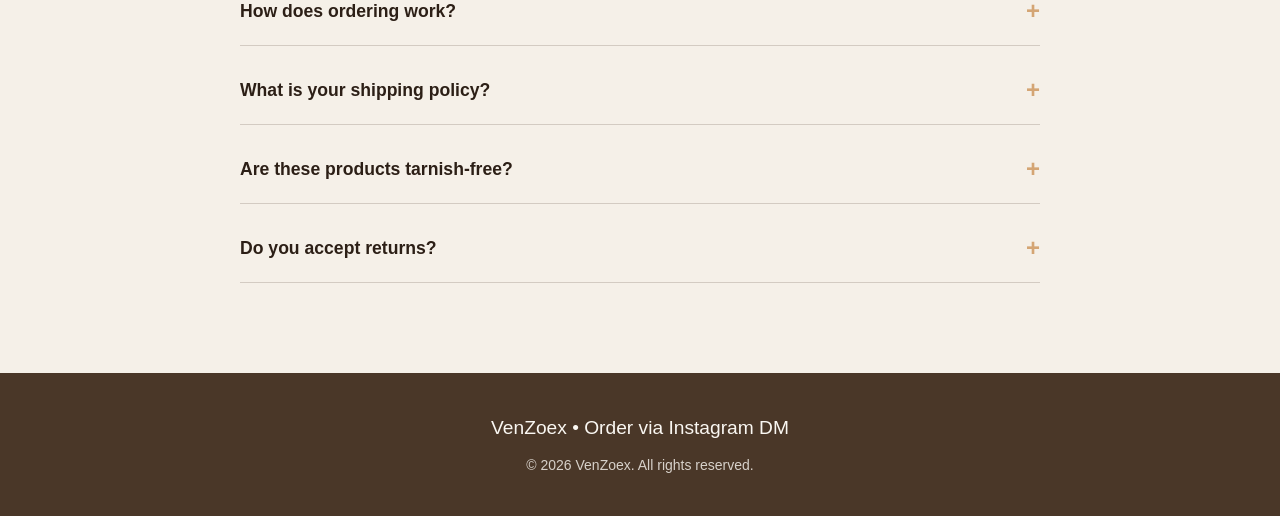
==== commit c6f1e40e: "Add files via upload" ====
--- a/index.html
+++ b/index.html
@@ -1,339 +1,477 @@
-<!DOCTYPE html>
-<html lang="en">
-<head>
-    <meta charset="UTF-8">
-    <meta name="viewport" content="width=device-width, initial-scale=1.0">
-    <title>VenZoex - Exclusive Useful Finds</title>
-    <link rel="stylesheet" href="style.css">
-</head>
-<body>
-
-    <!-- Navigation -->
-    <nav class="navbar" id="navbar">
-        <div class="nav-container">
-            <!-- Logo -->
-            <div class="logo">
-                <img src="images/logo.jpeg" alt="VenZoex Logo" class="logo-img">
-            </div>
-
-            <!-- Desktop Menu -->
-            <ul class="nav-menu" id="navMenu">
-                <li><a href="#home" class="nav-link">Home</a></li>
-                <li><a href="#earrings" class="nav-link">Earrings</a></li>
-                <li><a href="#bracelets" class="nav-link">Bracelets</a></li>
-                <li><a href="#pendants" class="nav-link">Pendants</a></li>
-            </ul>
-
-            <!-- Mobile Menu Toggle -->
-            <div class="hamburger" id="hamburger">
-                <span class="bar"></span>
-                <span class="bar"></span>
-                <span class="bar"></span>
-            </div>
-        </div>
-    </nav>
-
-    <!-- Hero Section -->
-    <section id="home" class="hero">
-        <div class="hero-content">
-            <h1 class="brand-name">
-                <span class="typing-text">VenZoex</span>
-            </h1>
-            <p class="tagline">Exclusive useful finds — order via Instagram DM</p>
-        </div>
-        <div class="coffee-animation">
-            <div class="steam steam-1"></div>
-            <div class="steam steam-2"></div>
-            <div class="steam steam-3"></div>
-        </div>
-    </section>
-
-    <!-- Search and Filter Section -->
-    <section class="search-section">
-        <div class="container">
-            <div class="search-container">
-                <input type="text" id="searchInput" class="search-input" placeholder="Search products...">
-                <button class="search-btn" id="searchBtn">🔍</button>
-            </div>
-            <div class="filter-chips" id="filterChips">
-                <button class="chip active" data-category="all">All</button>
-                <button class="chip" data-category="earrings">Earrings</button>
-                <button class="chip" data-category="bracelets">Bracelets</button>
-                <button class="chip" data-category="pendants">Pendants</button>
-            </div>
-        </div>
-    </section>
-
-    <!-- Product Catalog -->
-    <main class="catalog">
-        <div class="container">
-            
-            <!-- Earrings Section -->
-            <section id="earrings" class="category-section">
-                <h2 class="category-title">Earrings</h2>
-                <div class="products-grid" id="earrings-grid">
-                    <!-- Product: VEEA01 -->
-                    <div class="product-card" data-category="earrings" data-name="Midnight Star Hoops">
-                        <div class="product-image">
-                            <img src="images/photo_2026-03-24_18-54-59.jpg" alt="Midnight Star Hoops" style="width: 100%; height: 100%; object-fit: cover;">
-                        </div>
-                        <div class="product-info">
-                            <h3 class="product-name">Midnight Star Hoops</h3>
-                            <p class="product-description">Code: VEEA01. Elegant midnight-inspired star hoops for a celestial look.</p>
-                            <p class="product-price">₹349</p>
-                            <div class="product-buttons">
-                                <button class="btn btn-primary dm-btn" data-product="VEEA01 – Midnight Star Hoops" data-price="₹349">DM ME</button>
-                                <button class="btn btn-secondary details-btn" data-product="VEEA01 – Midnight Star Hoops" data-description="Elegant midnight-inspired star hoops for a celestial look. High-quality finish and lightweight design." data-price="₹349" data-category="Earrings">Details</button>
-                            </div>
-                        </div>
-                    </div>
-                    <!-- Product: VEEA02 -->
-                    <div class="product-card" data-category="earrings" data-name="Royal Square Jhumka">
-                        <div class="product-image">
-                            <img src="images/photo_2026-03-24_18-55-06.jpg" alt="Royal Square Jhumka" style="width: 100%; height: 100%; object-fit: cover;">
-                        </div>
-                        <div class="product-info">
-                            <h3 class="product-name">Royal Square Jhumka</h3>
-                            <p class="product-description">Code: VEEA02. Traditional square-shaped jhumkas with a royal touch.</p>
-                            <p class="product-price">₹399</p>
-                            <div class="product-buttons">
-                                <button class="btn btn-primary dm-btn" data-product="VEEA02 – Royal Square Jhumka" data-price="₹399">DM ME</button>
-                                <button class="btn btn-secondary details-btn" data-product="VEEA02 – Royal Square Jhumka" data-description="Traditional square-shaped jhumkas with a royal touch. Perfect for weddings and festive occasions." data-price="₹399" data-category="Earrings">Details</button>
-                            </div>
-                        </div>
-                    </div>
-                    <!-- Product: VEEA03 -->
-                    <div class="product-card" data-category="earrings" data-name="Pearl Blossom Drops">
-                        <div class="product-image">
-                            <img src="images/photo_2026-03-24_18-55-10.jpg" alt="Pearl Blossom Drops" style="width: 100%; height: 100%; object-fit: cover;">
-                        </div>
-                        <div class="product-info">
-                            <h3 class="product-name">Pearl Blossom Drops</h3>
-                            <p class="product-description">Code: VEEA03. Delicate floral drops accented with premium pearls.</p>
-                            <p class="product-price">₹299</p>
-                            <div class="product-buttons">
-                                <button class="btn btn-primary dm-btn" data-product="VEEA03 – Pearl Blossom Drops" data-price="₹299">DM ME</button>
-                                <button class="btn btn-secondary details-btn" data-product="VEEA03 – Pearl Blossom Drops" data-description="Delicate floral drops accented with premium pearls. Adds a feminine touch to any outfit." data-price="₹299" data-category="Earrings">Details</button>
-                            </div>
-                        </div>
-                    </div>
-                    <!-- Product: VEEA04 -->
-                    <div class="product-card" data-category="earrings" data-name="Midnight Royal Jhumka">
-                        <div class="product-image">
-                            <img src="images/photo_2026-03-24_18-55-11.jpg" alt="Midnight Royal Jhumka" style="width: 100%; height: 100%; object-fit: cover;">
-                        </div>
-                        <div class="product-info">
-                            <h3 class="product-name">Midnight Royal Jhumka</h3>
-                            <p class="product-description">Code: VEEA04. Dark-themed jhumkas with intricate royal craftsmanship.</p>
-                            <p class="product-price">₹349</p>
-                            <div class="product-buttons">
-                                <button class="btn btn-primary dm-btn" data-product="VEEA04 – Midnight Royal Jhumka" data-price="₹349">DM ME</button>
-                                <button class="btn btn-secondary details-btn" data-product="VEEA04 – Midnight Royal Jhumka" data-description="Dark-themed jhumkas with intricate royal craftsmanship. A unique blend of traditional and modern styles." data-price="₹349" data-category="Earrings">Details</button>
-                            </div>
-                        </div>
-                    </div>
-                </div>
-            </section>
-
-            <!-- Bracelets Section -->
-            <section id="bracelets" class="category-section">
-                <h2 class="category-title">Bracelets</h2>
-                <div class="products-grid" id="bracelets-grid">
-                    <!-- Product: VBBR01 -->
-                    <div class="product-card" data-category="bracelets" data-name="Candy Heart Bracelet">
-                        <div class="product-image">
-                            <img src="images/photo_2026-03-24_18-55-05.jpg" alt="Candy Heart Bracelet" style="width: 100%; height: 100%; object-fit: cover;">
-                        </div>
-                        <div class="product-info">
-                            <h3 class="product-name">Candy Heart Bracelet</h3>
-                            <p class="product-description">Code: VBBR01. Sweet heart-shaped charms for a playful look.</p>
-                            <p class="product-price">₹299</p>
-                            <div class="product-buttons">
-                                <button class="btn btn-primary dm-btn" data-product="VBBR01 – Candy Heart Bracelet" data-price="₹299">DM ME</button>
-                                <button class="btn btn-secondary details-btn" data-product="VBBR01 – Candy Heart Bracelet" data-description="Sweet heart-shaped charms for a playful look. Adjustable chain to fit all wrist sizes." data-price="₹299" data-category="Bracelets">Details</button>
-                            </div>
-                        </div>
-                    </div>
-                    <!-- Product: VBBR02 -->
-                    <div class="product-card" data-category="bracelets" data-name="Pink Love Bracelet">
-                        <div class="product-image">
-                            <img src="images/photo_2026-03-24_18-55-13.jpg" alt="Pink Love Bracelet" style="width: 100%; height: 100%; object-fit: cover;">
-                        </div>
-                        <div class="product-info">
-                            <h3 class="product-name">Pink Love Bracelet</h3>
-                            <p class="product-description">Code: VBBR02. Romantic pink tones with "Love" inspired charms.</p>
-                            <p class="product-price">₹299</p>
-                            <div class="product-buttons">
-                                <button class="btn btn-primary dm-btn" data-product="VBBR02 – Pink Love Bracelet" data-price="₹299">DM ME</button>
-                                <button class="btn btn-secondary details-btn" data-product="VBBR02 – Pink Love Bracelet" data-description="Romantic pink tones with 'Love' inspired charms. Perfect gift for someone special." data-price="₹299" data-category="Bracelets">Details</button>
-                            </div>
-                        </div>
-                    </div>
-                    <!-- Product: VBBR03 -->
-                    <div class="product-card" data-category="bracelets" data-name="Twin Charm Bracelet">
-                        <div class="product-image">
-                            <img src="images/photo_2026-03-24_18-55-21.jpg" alt="Twin Charm Bracelet" style="width: 100%; height: 100%; object-fit: cover;">
-                        </div>
-                        <div class="product-info">
-                            <h3 class="product-name">Twin Charm Bracelet</h3>
-                            <p class="product-description">Code: VBBR03. Featuring dual matching charms for a balanced design.</p>
-                            <p class="product-price">₹349</p>
-                            <div class="product-buttons">
-                                <button class="btn btn-primary dm-btn" data-product="VBBR03 – Twin Charm Bracelet" data-price="₹349">DM ME</button>
-                                <button class="btn btn-secondary details-btn" data-product="VBBR03 – Twin Charm Bracelet" data-description="Featuring dual matching charms for a balanced design. Durable and stylish for daily wear." data-price="₹349" data-category="Bracelets">Details</button>
-                            </div>
-                        </div>
-                    </div>
-                    <!-- Product: VBBR04 -->
-                    <div class="product-card" data-category="bracelets" data-name="Classic Pearl Bracelet">
-                        <div class="product-image">
-                            <img src="images/WhatsApp Image 2026-03-07 at 6.55.18 AM.jpeg" alt="Classic Pearl Bracelet" style="width: 100%; height: 100%; object-fit: cover;">
-                        </div>
-                        <div class="product-info">
-                            <h3 class="product-name">Classic Pearl Bracelet</h3>
-                            <p class="product-description">Code: VBBR04. Timeless pearls that bring elegance to any attire.</p>
-                            <p class="product-price">₹299</p>
-                            <div class="product-buttons">
-                                <button class="btn btn-primary dm-btn" data-product="VBBR04 – Classic Pearl Bracelet" data-price="₹299">DM ME</button>
-                                <button class="btn btn-secondary details-btn" data-product="VBBR04 – Classic Pearl Bracelet" data-description="Timeless pearls that bring elegance to any attire. High-lustre synthetic pearls with a secure clasp." data-price="₹299" data-category="Bracelets">Details</button>
-                            </div>
-                        </div>
-                    </div>
-                    <!-- Product: VBBR05 -->
-                    <div class="product-card" data-category="bracelets" data-name="Sunny Glow Bracelet">
-                        <div class="product-image">
-                            <img src="images/WhatsApp Image 2026-03-07 at 6.55.21 AM4yty.jpeg" alt="Sunny Glow Bracelet" style="width: 100%; height: 100%; object-fit: cover;">
-                        </div>
-                        <div class="product-info">
-                            <h3 class="product-name">Sunny Glow Bracelet</h3>
-                            <p class="product-description">Code: VBBR05. Radiant charms that capture and reflect light beautifully.</p>
-                            <p class="product-price">₹249</p>
-                            <div class="product-buttons">
-                                <button class="btn btn-primary dm-btn" data-product="VBBR05 – Sunny Glow Bracelet" data-price="₹249">DM ME</button>
-                                <button class="btn btn-secondary details-btn" data-product="VBBR05 – Sunny Glow Bracelet" data-description="Radiant charms that capture and reflect light beautifully. Ideal for daytime outings." data-price="₹249" data-category="Bracelets">Details</button>
-                            </div>
-                        </div>
-                    </div>
-                    <!-- Product: VBBR07 -->
-                    <div class="product-card" data-category="bracelets" data-name="Panda Charm Bracelet">
-                        <div class="product-image">
-                            <img src="images/WhatsApp Image 2026-03-07 at 6.55.21 AMytf.jpeg" alt="Panda Charm Bracelet" style="width: 100%; height: 100%; object-fit: cover;">
-                        </div>
-                        <div class="product-info">
-                            <h3 class="product-name">Panda Charm Bracelet</h3>
-                            <p class="product-description">Code: VBBR07. Adorable panda charm for a cute and trendy vibe.</p>
-                            <p class="product-price">₹299</p>
-                            <div class="product-buttons">
-                                <button class="btn btn-primary dm-btn" data-product="VBBR07 – Panda Charm Bracelet" data-price="₹299">DM ME</button>
-                                <button class="btn btn-secondary details-btn" data-product="VBBR07 – Panda Charm Bracelet" data-description="Adorable panda charm for a cute and trendy vibe. A favorite among animal lovers." data-price="₹299" data-category="Bracelets">Details</button>
-                            </div>
-                        </div>
-                    </div>
-                    <!-- Product: VBBR09 -->
-                    <div class="product-card" data-category="bracelets" data-name="Panda Duo Bracelet">
-                        <div class="product-image">
-                            <img src="images/WhatsApp Image 2026-03-07 at 6.55.22 AMtst.jpeg" alt="Panda Duo Bracelet" style="width: 100%; height: 100%; object-fit: cover;">
-                        </div>
-                        <div class="product-info">
-                            <h3 class="product-name">Panda Duo Bracelet</h3>
-                            <p class="product-description">Code: VBBR09. Twin panda charms for a doubled cute factor.</p>
-                            <p class="product-price">₹299</p>
-                            <div class="product-buttons">
-                                <button class="btn btn-primary dm-btn" data-product="VBBR09 – Panda Duo Bracelet" data-price="₹299">DM ME</button>
-                                <button class="btn btn-secondary details-btn" data-product="VBBR09 – Panda Duo Bracelet" data-description="Twin panda charms for a doubled cute factor. Stylish black and white bead work." data-price="₹299" data-category="Bracelets">Details</button>
-                            </div>
-                        </div>
-                    </div>
-                    <!-- Product: VBBR10 -->
-                    <div class="product-card" data-category="bracelets" data-name="Snow Panda Bracelet">
-                        <div class="product-image">
-                            <img src="images/WhatsApp Image 2026-03-07 at 6.55.22 AMtuyfuy.jpeg" alt="Snow Panda Bracelet" style="width: 100%; height: 100%; object-fit: cover;">
-                        </div>
-                        <div class="product-info">
-                            <h3 class="product-name">Snow Panda Bracelet</h3>
-                            <p class="product-description">Code: VBBR10. Pristine white themed bracelet with a panda charm.</p>
-                            <p class="product-price">₹299</p>
-                            <div class="product-buttons">
-                                <button class="btn btn-primary dm-btn" data-product="VBBR10 – Snow Panda Bracelet" data-price="₹299">DM ME</button>
-                                <button class="btn btn-secondary details-btn" data-product="VBBR10 – Snow Panda Bracelet" data-description="Pristine white themed bracelet with a panda charm. Elegant and fun at the same time." data-price="₹299" data-category="Bracelets">Details</button>
-                            </div>
-                        </div>
-                    </div>
-                </div>
-            </section>
-
-            <!-- Pendants Section -->
-            <section id="pendants" class="category-section">
-                <h2 class="category-title">Pendants</h2>
-                <div class="products-grid" id="pendants-grid">
-                    <!-- Product: VPPE01 -->
-                    <div class="product-card" data-category="pendants" data-name="Royal Blue Clover Pendant">
-                        <div class="product-image">
-                            <img src="images/photo_2026-03-24_18-54-57.jpg" alt="Royal Blue Clover Pendant" style="width: 100%; height: 100%; object-fit: cover;">
-                        </div>
-                        <div class="product-info">
-                            <h3 class="product-name">Royal Blue Clover Pendant</h3>
-                            <p class="product-description">Code: VPPE01. A lucky clover pendant in deep royal blue.</p>
-                            <p class="product-price">₹349</p>
-                            <div class="product-buttons">
-                                <button class="btn btn-primary dm-btn" data-product="VPPE01 – Royal Blue Clover Pendant" data-price="₹349">DM ME</button>
-                                <button class="btn btn-secondary details-btn" data-product="VPPE01 – Royal Blue Clover Pendant" data-description="A lucky clover pendant in deep royal blue. Symbolizes luck and elegance." data-price="₹349" data-category="Pendants">Details</button>
-                            </div>
-                        </div>
-                    </div>
-                    <!-- Product: VPPE02 -->
-                    <div class="product-card" data-category="pendants" data-name="Sky Butterfly Pendant">
-                        <div class="product-image">
-                            <img src="images/photo_2026-03-24_18-55-03.jpg" alt="Sky Butterfly Pendant" style="width: 100%; height: 100%; object-fit: cover;">
-                        </div>
-                        <div class="product-info">
-                            <h3 class="product-name">Sky Butterfly Pendant</h3>
-                            <p class="product-description">Code: VPPE02. Graceful butterfly pendant with sky blue accents.</p>
-                            <p class="product-price">₹299</p>
-                            <div class="product-buttons">
-                                <button class="btn btn-primary dm-btn" data-product="VPPE02 – Sky Butterfly Pendant" data-price="₹299">DM ME</button>
-                                <button class="btn btn-secondary details-btn" data-product="VPPE02 – Sky Butterfly Pendant" data-description="Graceful butterfly pendant with sky blue accents. Represents transformation and beauty." data-price="₹299" data-category="Pendants">Details</button>
-                            </div>
-                        </div>
-                    </div>
-                </div>
-            </section>
-
-        </div>
-    </main>
-
-    <!-- Footer -->
-    <footer class="footer">
-        <div class="container">
-            <p class="footer-text">VenZoex • Order via Instagram DM</p>
-            <p class="footer-copyright">&copy; 2026 VenZoex. All rights reserved.</p>
-        </div>
-    </footer>
-
-    <!-- Product Details Modal -->
-    <div class="modal" id="productModal">
-        <div class="modal-content">
-            <span class="modal-close" id="modalClose">&times;</span>
-            <div class="modal-body">
-                <div class="modal-image" id="modalImageContainer">
-                    <!-- Dynamic content: Image or Placeholder -->
-                </div>
-                <div class="modal-info">
-                    <span class="modal-category" id="modalCategory">Category</span>
-                    <h2 class="modal-title" id="modalTitle">Product Name</h2>
-                    <p class="modal-description" id="modalDescription">Product description goes here...</p>
-                    <p class="modal-price" id="modalPrice">₹0</p>
-                    <button class="btn btn-primary modal-dm-btn" id="modalDmBtn">DM ME</button>
-                </div>
-            </div>
-        </div>
-    </div>
-
-    <!-- Toast Notification -->
-    <div class="toast" id="toast">
-        <span class="toast-message" id="toastMessage">Message copied to clipboard!</span>
-    </div>
-
-    <script src="script.js"></script>
-</body>
-</html>+<!DOCTYPE html>
+<html lang="en">
+<head>
+    <meta charset="UTF-8">
+    <meta name="viewport" content="width=device-width, initial-scale=1.0">
+    <meta name="description" content="VenZoex - Exclusive curated jewelry and useful finds. Premium unboxing experience. Order directly via Instagram.">
+    <meta property="og:title" content="VenZoex - Premium Catalog">
+    <meta property="og:description" content="Exclusive curated jewelry. Shop our collection and enjoy our signature premium unboxing experience. Order via Instagram DM.">
+    <meta property="og:image" content="images/logo.jpeg">
+    <meta property="og:type" content="website">
+    <title>VenZoex - Exclusive Useful Finds</title>
+    <link rel="icon" href="images/logo.jpeg" type="image/jpeg">
+    <link rel="stylesheet" href="style.css">
+</head>
+<body>
+
+    <!-- Navigation -->
+    <nav class="navbar" id="navbar">
+        <div class="nav-container">
+            <!-- Logo -->
+            <div class="logo">
+                <img src="images/logo.jpeg" alt="VenZoex Logo" class="logo-img">
+            </div>
+
+            <!-- Desktop Menu -->
+            <ul class="nav-menu" id="navMenu">
+                <li><a href="#home" class="nav-link">Home</a></li>
+                <li><a href="#earrings" class="nav-link">Earrings</a></li>
+                <li><a href="#bracelets" class="nav-link">Bracelets</a></li>
+                <li><a href="#pendants" class="nav-link">Pendants</a></li>
+            </ul>
+
+            <div class="nav-actions">
+                <!-- Theme Toggle -->
+                <button class="theme-toggle" id="themeToggle" aria-label="Toggle Dark Mode">
+                    <span class="icon-moon">🌙</span>
+                </button>
+
+                <!-- Mobile Menu Toggle -->
+                <div class="hamburger" id="hamburger">
+                <span class="bar"></span>
+                <span class="bar"></span>
+                <span class="bar"></span>
+            </div>
+        </div>
+    </nav>
+
+    <!-- Hero Section -->
+    <section id="home" class="hero">
+        <div class="hero-content">
+            <h1 class="brand-name">
+                <span class="typing-text">VenZoex</span>
+            </h1>
+            <p class="tagline">Exclusive useful finds — order via Instagram DM</p>
+        </div>
+        <div class="coffee-animation">
+            <div class="steam steam-1"></div>
+            <div class="steam steam-2"></div>
+            <div class="steam steam-3"></div>
+        </div>
+    </section>
+
+    <!-- Premium Unboxing Section -->
+    <section class="unboxing-section">
+        <div class="container unboxing-container">
+            <div class="unboxing-text">
+                <h2 class="category-title">The Signature Experience</h2>
+                <p>Every VenZoex piece is treated as a premium gift—even if it's for yourself.</p>
+                <p>Your beautiful selections arrive in our signature velvet-lined boxes, securely wrapped with an elegant ribbon, ensuring a luxurious unboxing experience from the moment it arrives.</p>
+            </div>
+            <div class="unboxing-visual">
+                <div class="premium-box-animation">
+                    <span class="sparkle sp-1">✨</span>
+                    <span class="sparkle sp-2">✨</span>
+                    <span class="sparkle sp-3">✨</span>
+                    <div class="gift-box">🎁</div>
+                </div>
+            </div>
+        </div>
+    </section>
+
+    <!-- How To Order Section -->
+    <section class="how-to-order-section">
+        <div class="container">
+            <h2 class="section-title text-center">How It Works</h2>
+            <div class="steps-grid">
+                <div class="step-card">
+                    <div class="step-icon">🤍</div>
+                    <h3>1. Save Favorites</h3>
+                    <p>Browse our catalog and tap the heart icon on any piece you adore.</p>
+                </div>
+                <div class="step-card">
+                    <div class="step-icon">💎</div>
+                    <h3>2. Open Your Vault</h3>
+                    <p>Click the floating vault button to review your curated selections.</p>
+                </div>
+                <div class="step-card">
+                    <div class="step-icon">💌</div>
+                    <h3>3. DM to Claim</h3>
+                    <p>Click send to auto-generate your order message via Instagram DM.</p>
+                </div>
+            </div>
+        </div>
+    </section>
+
+    <!-- Search and Filter Section -->
+    <section class="search-section">
+        <div class="container">
+            <div class="search-container">
+                <input type="text" id="searchInput" class="search-input" placeholder="Search products...">
+                <button class="search-btn" id="searchBtn">🔍</button>
+            </div>
+            
+            <div class="filter-sort-container">
+                <div class="filter-chips" id="filterChips">
+                    <button class="chip active" data-category="all">All</button>
+                    <button class="chip" data-category="earrings">Earrings</button>
+                    <button class="chip" data-category="bracelets">Bracelets</button>
+                    <button class="chip" data-category="pendants">Pendants</button>
+                </div>
+                
+                <div class="sort-container">
+                    <select id="sortSelect" class="sort-dropdown">
+                        <option value="recommended">Sort by: Recommended</option>
+                        <option value="price-low">Price: Low to High</option>
+                        <option value="price-high">Price: High to Low</option>
+                    </select>
+                </div>
+            </div>
+        </div>
+    </section>
+
+    <!-- Product Catalog -->
+    <main class="catalog">
+        <div class="container">
+            
+            <!-- Earrings Section -->
+            <section id="earrings" class="category-section">
+                <h2 class="category-title">Earrings</h2>
+                <div class="products-grid" id="earrings-grid">
+                    <!-- Product: VEEA01 -->
+                    <div class="product-card" data-category="earrings" data-name="Midnight Star Hoops">
+                        <div class="product-image">
+                            <div class="product-badge premium">Bestseller</div>
+                            <img src="images/photo_2026-03-24_18-55-06.jpg" alt="Midnight Star Hoops" style="width: 100%; height: 100%; object-fit: cover;" loading="lazy">
+                        </div>
+                        <div class="product-info">
+                            <h3 class="product-name">Midnight Star Hoops</h3>
+                            <p class="product-description">Code: VEEA01. Elegant midnight-inspired star hoops for a celestial look.</p>
+                            <p class="product-price">₹349</p>
+                            <div class="product-buttons">
+                                <button class="btn btn-primary dm-btn" data-product="VEEA01 – Midnight Star Hoops" data-price="₹349">DM ME</button>
+                                <button class="btn btn-secondary details-btn" data-product="VEEA01 – Midnight Star Hoops" data-description="Elegant midnight-inspired star hoops for a celestial look. High-quality finish and lightweight design." data-price="₹349" data-category="Earrings">Details</button>
+                            </div>
+                        </div>
+                    </div>
+                    <!-- Product: VEEA02 -->
+                    <div class="product-card" data-category="earrings" data-name="Royal Square Jhumka">
+                        <div class="product-image">
+                            <img src="images/photo_2026-03-24_18-54-59.jpg" alt="Royal Square Jhumka" style="width: 100%; height: 100%; object-fit: cover;" loading="lazy">
+                        </div>
+                        <div class="product-info">
+                            <h3 class="product-name">Royal Square Jhumka</h3>
+                            <p class="product-description">Code: VEEA02. Traditional square-shaped jhumkas with a royal touch.</p>
+                            <p class="product-price">₹399</p>
+                            <div class="product-buttons">
+                                <button class="btn btn-primary dm-btn" data-product="VEEA02 – Royal Square Jhumka" data-price="₹399">DM ME</button>
+                                <button class="btn btn-secondary details-btn" data-product="VEEA02 – Royal Square Jhumka" data-description="Traditional square-shaped jhumkas with a royal touch. Perfect for weddings and festive occasions." data-price="₹399" data-category="Earrings">Details</button>
+                            </div>
+                        </div>
+                    </div>
+                    <!-- Product: VEEA04 -->
+                    <div class="product-card" data-category="earrings" data-name="Midnight Royal Jhumka">
+                        <div class="product-image">
+                            <img src="images/photo_2026-03-24_18-55-11.jpg" alt="Midnight Royal Jhumka" style="width: 100%; height: 100%; object-fit: cover;" loading="lazy">
+                        </div>
+                        <div class="product-info">
+                            <h3 class="product-name">Midnight Royal Jhumka</h3>
+                            <p class="product-description">Code: VEEA04. Dark-themed jhumkas with intricate royal craftsmanship.</p>
+                            <p class="product-price">₹349</p>
+                            <div class="product-buttons">
+                                <button class="btn btn-primary dm-btn" data-product="VEEA04 – Midnight Royal Jhumka" data-price="₹349">DM ME</button>
+                                <button class="btn btn-secondary details-btn" data-product="VEEA04 – Midnight Royal Jhumka" data-description="Dark-themed jhumkas with intricate royal craftsmanship. A unique blend of traditional and modern styles." data-price="₹349" data-category="Earrings">Details</button>
+                            </div>
+                        </div>
+                    </div>
+                    <!-- Product: VEEA03 -->
+                    <div class="product-card" data-category="earrings" data-name="Pearl Blossom Drops">
+                        <div class="product-image">
+                            <img src="images/photo_2026-03-24_18-55-10.jpg" alt="Pearl Blossom Drops" style="width: 100%; height: 100%; object-fit: cover;" loading="lazy">
+                        </div>
+                        <div class="product-info">
+                            <h3 class="product-name">Pearl Blossom Drops</h3>
+                            <p class="product-description">Code: VEEA03. Delicate floral drops accented with premium pearls.</p>
+                            <p class="product-price">₹299</p>
+                            <div class="product-buttons">
+                                <button class="btn btn-primary dm-btn" data-product="VEEA03 – Pearl Blossom Drops" data-price="₹299">DM ME</button>
+                                <button class="btn btn-secondary details-btn" data-product="VEEA03 – Pearl Blossom Drops" data-description="Delicate floral drops accented with premium pearls. Adds a feminine touch to any outfit." data-price="₹299" data-category="Earrings">Details</button>
+                            </div>
+                        </div>
+                    </div>
+                </div>
+            </section>
+
+            <!-- Bracelets Section -->
+            <section id="bracelets" class="category-section">
+                <h2 class="category-title">Bracelets</h2>
+                <div class="products-grid" id="bracelets-grid">
+                    <!-- Product: VBBR01 -->
+                    <div class="product-card" data-category="bracelets" data-name="Candy Heart Bracelet">
+                        <div class="product-image">
+                            <div class="product-badge exclusive">Trending</div>
+                            <img src="images/photo_2026-03-24_18-55-05.jpg" alt="Candy Heart Bracelet" style="width: 100%; height: 100%; object-fit: cover;" loading="lazy">
+                        </div>
+                        <div class="product-info">
+                            <h3 class="product-name">Candy Heart Bracelet</h3>
+                            <p class="product-description">Code: VBBR01. Sweet heart-shaped charms for a playful look.</p>
+                            <p class="product-price">₹299</p>
+                            <div class="product-buttons">
+                                <button class="btn btn-primary dm-btn" data-product="VBBR01 – Candy Heart Bracelet" data-price="₹299">DM ME</button>
+                                <button class="btn btn-secondary details-btn" data-product="VBBR01 – Candy Heart Bracelet" data-description="Sweet heart-shaped charms for a playful look. Adjustable chain to fit all wrist sizes." data-price="₹299" data-category="Bracelets">Details</button>
+                            </div>
+                        </div>
+                    </div>
+                    <!-- Product: VBBR02 -->
+                    <div class="product-card" data-category="bracelets" data-name="Pink Love Bracelet">
+                        <div class="product-image">
+                            <img src="images/photo_2026-03-24_18-55-13.jpg" alt="Pink Love Bracelet" style="width: 100%; height: 100%; object-fit: cover;" loading="lazy">
+                        </div>
+                        <div class="product-info">
+                            <h3 class="product-name">Pink Love Bracelet</h3>
+                            <p class="product-description">Code: VBBR02. Romantic pink tones with "Love" inspired charms.</p>
+                            <p class="product-price">₹299</p>
+                            <div class="product-buttons">
+                                <button class="btn btn-primary dm-btn" data-product="VBBR02 – Pink Love Bracelet" data-price="₹299">DM ME</button>
+                                <button class="btn btn-secondary details-btn" data-product="VBBR02 – Pink Love Bracelet" data-description="Romantic pink tones with 'Love' inspired charms. Perfect gift for someone special." data-price="₹299" data-category="Bracelets">Details</button>
+                            </div>
+                        </div>
+                    </div>
+                    <!-- Product: VBBR03 -->
+                    <div class="product-card" data-category="bracelets" data-name="Twin Charm Bracelet">
+                        <div class="product-image">
+                            <img src="images/photo_2026-03-24_18-55-21.jpg" alt="Twin Charm Bracelet" style="width: 100%; height: 100%; object-fit: cover;" loading="lazy">
+                        </div>
+                        <div class="product-info">
+                            <h3 class="product-name">Twin Charm Bracelet</h3>
+                            <p class="product-description">Code: VBBR03. Featuring dual matching charms for a balanced design.</p>
+                            <p class="product-price">₹349</p>
+                            <div class="product-buttons">
+                                <button class="btn btn-primary dm-btn" data-product="VBBR03 – Twin Charm Bracelet" data-price="₹349">DM ME</button>
+                                <button class="btn btn-secondary details-btn" data-product="VBBR03 – Twin Charm Bracelet" data-description="Featuring dual matching charms for a balanced design. Durable and stylish for daily wear." data-price="₹349" data-category="Bracelets">Details</button>
+                            </div>
+                        </div>
+                    </div>
+                    <!-- Product: VBBR04 -->
+                    <div class="product-card" data-category="bracelets" data-name="Classic Pearl Bracelet">
+                        <div class="product-image">
+                            <img src="images/WhatsApp Image 2026-03-07 at 6.55.18 AM.jpeg" alt="Classic Pearl Bracelet" style="width: 100%; height: 100%; object-fit: cover;" loading="lazy">
+                        </div>
+                        <div class="product-info">
+                            <h3 class="product-name">Classic Pearl Bracelet</h3>
+                            <p class="product-description">Code: VBBR04. Timeless pearls that bring elegance to any attire.</p>
+                            <p class="product-price">₹299</p>
+                            <div class="product-buttons">
+                                <button class="btn btn-primary dm-btn" data-product="VBBR04 – Classic Pearl Bracelet" data-price="₹299">DM ME</button>
+                                <button class="btn btn-secondary details-btn" data-product="VBBR04 – Classic Pearl Bracelet" data-description="Timeless pearls that bring elegance to any attire. High-lustre synthetic pearls with a secure clasp." data-price="₹299" data-category="Bracelets">Details</button>
+                            </div>
+                        </div>
+                    </div>
+                    <!-- Product: VBBR05 -->
+                    <div class="product-card" data-category="bracelets" data-name="Sunny Glow Bracelet">
+                        <div class="product-image">
+                            <img src="images/WhatsApp Image 2026-03-07 at 6.55.21 AM4yty.jpeg" alt="Sunny Glow Bracelet" style="width: 100%; height: 100%; object-fit: cover;" loading="lazy">
+                        </div>
+                        <div class="product-info">
+                            <h3 class="product-name">Sunny Glow Bracelet</h3>
+                            <p class="product-description">Code: VBBR05. Radiant charms that capture and reflect light beautifully.</p>
+                            <p class="product-price">₹249</p>
+                            <div class="product-buttons">
+                                <button class="btn btn-primary dm-btn" data-product="VBBR05 – Sunny Glow Bracelet" data-price="₹249">DM ME</button>
+                                <button class="btn btn-secondary details-btn" data-product="VBBR05 – Sunny Glow Bracelet" data-description="Radiant charms that capture and reflect light beautifully. Ideal for daytime outings." data-price="₹249" data-category="Bracelets">Details</button>
+                            </div>
+                        </div>
+                    </div>
+                    <!-- Product: VBBR07 -->
+                    <div class="product-card" data-category="bracelets" data-name="Panda Charm Bracelet">
+                        <div class="product-image">
+                            <img src="images/WhatsApp Image 2026-03-07 at 6.55.21 AMytf.jpeg" alt="Panda Charm Bracelet" style="width: 100%; height: 100%; object-fit: cover;" loading="lazy">
+                        </div>
+                        <div class="product-info">
+                            <h3 class="product-name">Panda Charm Bracelet</h3>
+                            <p class="product-description">Code: VBBR07. Adorable panda charm for a cute and trendy vibe.</p>
+                            <p class="product-price">₹299</p>
+                            <div class="product-buttons">
+                                <button class="btn btn-primary dm-btn" data-product="VBBR07 – Panda Charm Bracelet" data-price="₹299">DM ME</button>
+                                <button class="btn btn-secondary details-btn" data-product="VBBR07 – Panda Charm Bracelet" data-description="Adorable panda charm for a cute and trendy vibe. A favorite among animal lovers." data-price="₹299" data-category="Bracelets">Details</button>
+                            </div>
+                        </div>
+                    </div>
+                    <!-- Product: VBBR09 -->
+                    <div class="product-card" data-category="bracelets" data-name="Panda Duo Bracelet">
+                        <div class="product-image">
+                            <img src="images/WhatsApp Image 2026-03-07 at 6.55.22 AMtst.jpeg" alt="Panda Duo Bracelet" style="width: 100%; height: 100%; object-fit: cover;" loading="lazy">
+                        </div>
+                        <div class="product-info">
+                            <h3 class="product-name">Panda Duo Bracelet</h3>
+                            <p class="product-description">Code: VBBR09. Twin panda charms for a doubled cute factor.</p>
+                            <p class="product-price">₹299</p>
+                            <div class="product-buttons">
+                                <button class="btn btn-primary dm-btn" data-product="VBBR09 – Panda Duo Bracelet" data-price="₹299">DM ME</button>
+                                <button class="btn btn-secondary details-btn" data-product="VBBR09 – Panda Duo Bracelet" data-description="Twin panda charms for a doubled cute factor. Stylish black and white bead work." data-price="₹299" data-category="Bracelets">Details</button>
+                            </div>
+                        </div>
+                    </div>
+                    <!-- Product: VBBR10 -->
+                    <div class="product-card" data-category="bracelets" data-name="Snow Panda Bracelet">
+                        <div class="product-image">
+                            <img src="images/WhatsApp Image 2026-03-07 at 6.55.22 AMtuyfuy.jpeg" alt="Snow Panda Bracelet" style="width: 100%; height: 100%; object-fit: cover;" loading="lazy">
+                        </div>
+                        <div class="product-info">
+                            <h3 class="product-name">Snow Panda Bracelet</h3>
+                            <p class="product-description">Code: VBBR10. Pristine white themed bracelet with a panda charm.</p>
+                            <p class="product-price">₹299</p>
+                            <div class="product-buttons">
+                                <button class="btn btn-primary dm-btn" data-product="VBBR10 – Snow Panda Bracelet" data-price="₹299">DM ME</button>
+                                <button class="btn btn-secondary details-btn" data-product="VBBR10 – Snow Panda Bracelet" data-description="Pristine white themed bracelet with a panda charm. Elegant and fun at the same time." data-price="₹299" data-category="Bracelets">Details</button>
+                            </div>
+                        </div>
+                    </div>
+                </div>
+            </section>
+
+            <!-- Pendants Section -->
+            <section id="pendants" class="category-section">
+                <h2 class="category-title">Pendants</h2>
+                <div class="products-grid" id="pendants-grid">
+                    <!-- Product: VPPE01 -->
+                    <div class="product-card" data-category="pendants" data-name="Royal Blue Clover Pendant">
+                        <div class="product-image">
+                            <div class="product-badge premium">Iconic</div>
+                            <img src="images/photo_2026-03-24_18-54-57.jpg" alt="Royal Blue Clover Pendant" style="width: 100%; height: 100%; object-fit: cover;" loading="lazy">
+                        </div>
+                        <div class="product-info">
+                            <h3 class="product-name">Royal Blue Clover Pendant</h3>
+                            <p class="product-description">Code: VPPE01. A lucky clover pendant in deep royal blue.</p>
+                            <p class="product-price">₹349</p>
+                            <div class="product-buttons">
+                                <button class="btn btn-primary dm-btn" data-product="VPPE01 – Royal Blue Clover Pendant" data-price="₹349">DM ME</button>
+                                <button class="btn btn-secondary details-btn" data-product="VPPE01 – Royal Blue Clover Pendant" data-description="A lucky clover pendant in deep royal blue. Symbolizes luck and elegance." data-price="₹349" data-category="Pendants">Details</button>
+                            </div>
+                        </div>
+                    </div>
+                    <!-- Product: VPPE02 -->
+                    <div class="product-card" data-category="pendants" data-name="Sky Butterfly Pendant">
+                        <div class="product-image">
+                            <img src="images/photo_2026-03-24_18-55-03.jpg" alt="Sky Butterfly Pendant" style="width: 100%; height: 100%; object-fit: cover;" loading="lazy">
+                        </div>
+                        <div class="product-info">
+                            <h3 class="product-name">Sky Butterfly Pendant</h3>
+                            <p class="product-description">Code: VPPE02. Graceful butterfly pendant with sky blue accents.</p>
+                            <p class="product-price">₹299</p>
+                            <div class="product-buttons">
+                                <button class="btn btn-primary dm-btn" data-product="VPPE02 – Sky Butterfly Pendant" data-price="₹299">DM ME</button>
+                                <button class="btn btn-secondary details-btn" data-product="VPPE02 – Sky Butterfly Pendant" data-description="Graceful butterfly pendant with sky blue accents. Represents transformation and beauty." data-price="₹299" data-category="Pendants">Details</button>
+                            </div>
+                        </div>
+                    </div>
+                </div>
+            </section>
+
+        </div>
+    </main>
+
+    <!-- The Vault (Wishlist) Floating Button -->
+    <button class="vault-fab tooltip-container" id="vaultFab">
+        <span class="vault-icon">💎</span>
+        <span class="vault-count" id="vaultCount">0</span>
+        <span class="tooltip-text">View Vault & Order</span>
+    </button>
+    
+    <!-- Back to Top Button -->
+    <button class="back-to-top" id="backToTop" aria-label="Back to top">
+        ↑
+    </button>
+
+    <!-- Client Diaries Section -->
+    <section class="testimonials-section">
+        <div class="container">
+            <h2 class="section-title text-center">Client Diaries</h2>
+            <div class="testimonials-grid">
+                <div class="testimonial-card">
+                    <div class="stars">★★★★★</div>
+                    <p class="review-text">"The packaging felt so premium, absolutely love my earrings! I will definitely be ordering again."</p>
+                    <p class="reviewer-name">— Rhea S.</p>
+                </div>
+                <div class="testimonial-card">
+                    <div class="stars">★★★★★</div>
+                    <p class="review-text">"Seamless process. The automated DM feature made ordering 4 items at once so easy."</p>
+                    <p class="reviewer-name">— Anjali K.</p>
+                </div>
+                <div class="testimonial-card">
+                    <div class="stars">★★★★★</div>
+                    <p class="review-text">"The Royal Blue Clover pendant looks ten times better in person. 10/10 finish!"</p>
+                    <p class="reviewer-name">— Priya M.</p>
+                </div>
+            </div>
+        </div>
+    </section>
+
+    <!-- FAQ Section -->
+    <section class="faq-section" id="faq">
+        <div class="container">
+            <h2 class="section-title text-center">Frequently Asked Questions</h2>
+            <div class="faq-container">
+                <div class="faq-item">
+                    <button class="faq-question">How does ordering work?<span class="faq-icon">+</span></button>
+                    <div class="faq-answer">
+                        <p>Simply browse our catalog, save your favorite items to your Vault, and click "Order" to generate a direct message which you can send to our Instagram page. We will reply with payment and shipping details.</p>
+                    </div>
+                </div>
+                <div class="faq-item">
+                    <button class="faq-question">What is your shipping policy?<span class="faq-icon">+</span></button>
+                    <div class="faq-answer">
+                        <p>We process all orders within 24-48 hours. Standard shipping typically takes 3-5 business days across the country. Tracking details will be shared via Instagram DM once dispatched.</p>
+                    </div>
+                </div>
+                <div class="faq-item">
+                    <button class="faq-question">Are these products tarnish-free?<span class="faq-icon">+</span></button>
+                    <div class="faq-answer">
+                        <p>Our premium jewelry is designed to be highly durable and water-resistant. However, to maximize its lifespan, we recommend avoiding direct contact with harsh chemicals and perfumes.</p>
+                    </div>
+                </div>
+                <div class="faq-item">
+                    <button class="faq-question">Do you accept returns?<span class="faq-icon">+</span></button>
+                    <div class="faq-answer">
+                        <p>To maintain hygeine and quality standards, all sales are final. If an item arrives damaged, please send us a video of the unboxing to our Instagram DM within 24 hours of delivery, and we will happily assist you.</p>
+                    </div>
+                </div>
+            </div>
+        </div>
+    </section>
+
+    <!-- Footer -->
+    <footer class="footer">
+        <div class="container">
+            <p class="footer-text">VenZoex • Order via Instagram DM</p>
+            <p class="footer-copyright">&copy; 2026 VenZoex. All rights reserved.</p>
+        </div>
+    </footer>
+
+    <!-- Product Details Modal -->
+    <div class="modal" id="productModal">
+        <div class="modal-content">
+            <span class="modal-close" id="modalClose">&times;</span>
+            <div class="modal-body">
+                <div class="modal-image" id="modalImageContainer">
+                    <!-- Dynamic content: Image or Placeholder -->
+                </div>
+                <div class="modal-info">
+                    <span class="modal-category" id="modalCategory">Category</span>
+                    <h2 class="modal-title" id="modalTitle">Product Name</h2>
+                    <p class="modal-description" id="modalDescription">Product description goes here...</p>
+                    <p class="modal-price" id="modalPrice">₹0</p>
+                    <button class="btn btn-primary modal-dm-btn" id="modalDmBtn">DM ME</button>
+                </div>
+            </div>
+        </div>
+    </div>
+
+    <!-- Toast Notification -->
+    <div class="toast" id="toast">
+        <span class="toast-message" id="toastMessage">Message copied to clipboard!</span>
+    </div>
+
+    <script src="script.js"></script>
+</body>
+</html>
--- a/style.css
+++ b/style.css
@@ -17,6 +17,19 @@
     --text-light: #8B7355;
     --shadow: rgba(74, 55, 40, 0.1);
     --shadow-hover: rgba(74, 55, 40, 0.2);
+}
+
+:root[data-theme="dark"] {
+    --cream-white: #1A1817;
+    --cream-light: #25221F;
+    --chocolate-brown: #D4A574;
+    --chocolate-light: #E0BA92;
+    --chocolate-dark: #FAF7F2;
+    --accent-gold: #c28849;
+    --text-dark: #FAF7F2;
+    --text-light: #B4A9A1;
+    --shadow: rgba(0, 0, 0, 0.4);
+    --shadow-hover: rgba(0, 0, 0, 0.6);
 }
 
 html {
@@ -719,4 +732,478 @@
     max-width: 250px;
     margin-left: auto;
     margin-right: auto;
+}
+
+/* Premium Unboxing Section */
+.unboxing-section {
+    padding: 80px 0;
+    background: linear-gradient(135deg, var(--chocolate-brown), var(--chocolate-dark));
+    color: var(--cream-white);
+    position: relative;
+    overflow: hidden;
+    margin-top: 40px;
+}
+
+.unboxing-container {
+    display: flex;
+    flex-wrap: wrap;
+    align-items: center;
+    justify-content: space-between;
+    gap: 40px;
+}
+
+.unboxing-text {
+    flex: 1;
+    min-width: 300px;
+}
+
+.unboxing-text h2.category-title {
+    color: var(--accent-gold);
+    border-bottom: 3px solid var(--accent-gold);
+    margin-bottom: 25px;
+}
+
+.unboxing-text p {
+    font-size: 1.1rem;
+    line-height: 1.8;
+    margin-bottom: 15px;
+    opacity: 0.9;
+}
+
+.unboxing-visual {
+    flex: 0.8;
+    min-width: 300px;
+    display: flex;
+    justify-content: center;
+}
+
+.premium-box-animation {
+    font-size: 120px;
+    position: relative;
+    animation: float 4s ease-in-out infinite;
+}
+
+@keyframes float {
+    0%, 100% { transform: translateY(0); }
+    50% { transform: translateY(-15px); }
+}
+
+.sparkle {
+    position: absolute;
+    opacity: 0;
+    animation: twinkle 2s infinite ease-in-out;
+}
+
+.sp-1 { top: -10px; left: -10px; animation-delay: 0s; font-size: 30px; }
+.sp-2 { top: 20px; right: -20px; animation-delay: 0.5s; font-size: 20px; }
+.sp-3 { bottom: 10px; left: -20px; animation-delay: 1s; font-size: 24px; }
+
+@keyframes twinkle {
+    0%, 100% { opacity: 0; transform: scale(0.5); }
+    50% { opacity: 1; transform: scale(1.2); }
+}
+
+/* Product Badges */
+.product-badge {
+    position: absolute;
+    top: 15px;
+    left: 15px;
+    z-index: 10;
+    padding: 6px 15px;
+    border-radius: 20px;
+    font-size: 12px;
+    font-weight: 700;
+    text-transform: uppercase;
+    letter-spacing: 1px;
+    box-shadow: 0 4px 10px rgba(0,0,0,0.2);
+}
+
+.product-badge.premium {
+    background: linear-gradient(135deg, #D4A574, #C08A4E);
+    color: #fff;
+}
+
+.product-badge.exclusive {
+    background: linear-gradient(135deg, #2C1810, #4A3728);
+    color: #D4A574;
+}
+
+.product-image {
+    position: relative; 
+}
+
+/* Wishlist Heart Button */
+.wishlist-btn {
+    position: absolute;
+    top: 15px;
+    right: 15px;
+    z-index: 10;
+    background: rgba(255, 255, 255, 0.9);
+    border: none;
+    border-radius: 50%;
+    width: 35px;
+    height: 35px;
+    display: flex;
+    align-items: center;
+    justify-content: center;
+    font-size: 18px;
+    cursor: pointer;
+    box-shadow: 0 4px 10px rgba(0,0,0,0.1);
+    transition: all 0.3s ease;
+}
+
+.wishlist-btn:hover {
+    background: #fff;
+    transform: scale(1.1);
+}
+
+/* Vault Floating Action Button (FAB) */
+.vault-fab {
+    position: fixed;
+    bottom: 30px;
+    right: 30px;
+    background-color: var(--chocolate-brown);
+    color: var(--cream-white);
+    border: 2px solid var(--accent-gold);
+    width: 65px;
+    height: 65px;
+    border-radius: 50%;
+    display: flex;
+    align-items: center;
+    justify-content: center;
+    font-size: 28px;
+    cursor: pointer;
+    box-shadow: 0 6px 20px var(--shadow-hover);
+    z-index: 1000;
+    transition: all 0.3s ease;
+    opacity: 0;
+    pointer-events: none;
+    transform: translateY(20px);
+}
+
+.vault-fab.visible {
+    opacity: 1;
+    pointer-events: auto;
+    transform: translateY(0);
+}
+
+.vault-fab:hover {
+    transform: scale(1.05);
+    background-color: var(--chocolate-dark);
+}
+
+.vault-count {
+    position: absolute;
+    top: -5px;
+    right: -5px;
+    background-color: var(--accent-gold);
+    color: var(--chocolate-dark);
+    font-size: 14px;
+    font-weight: bold;
+    width: 25px;
+    height: 25px;
+    border-radius: 50%;
+    display: flex;
+    align-items: center;
+    justify-content: center;
+    border: 2px solid var(--cream-white);
+}
+
+.tooltip-container {
+    position: relative;
+}
+
+.tooltip-text {
+    visibility: hidden;
+    background-color: var(--chocolate-dark);
+    color: var(--cream-white);
+    text-align: center;
+    padding: 5px 12px;
+    border-radius: 6px;
+    position: absolute;
+    z-index: 1;
+    right: 120%;
+    top: 50%;
+    transform: translateY(-50%);
+    opacity: 0;
+    transition: opacity 0.3s;
+    white-space: nowrap;
+    font-size: 14px;
+    font-weight: 500;
+}
+
+.tooltip-container:hover .tooltip-text {
+    visibility: visible;
+    opacity: 1;
+}
+
+/* How to Order Section */
+.how-to-order-section {
+    padding: 60px 0;
+    background-color: var(--cream-light);
+}
+
+.section-title.text-center {
+    font-size: 2.2rem;
+    color: var(--chocolate-brown);
+    margin-bottom: 40px;
+    text-align: center;
+}
+
+.steps-grid {
+    display: grid;
+    grid-template-columns: repeat(auto-fit, minmax(280px, 1fr));
+    gap: 30px;
+    text-align: center;
+}
+
+.step-card {
+    background-color: var(--cream-white);
+    padding: 40px 30px;
+    border-radius: 15px;
+    box-shadow: 0 4px 15px var(--shadow);
+    border: 1px solid rgba(74, 55, 40, 0.05);
+    transition: transform 0.3s ease;
+}
+
+.step-card:hover {
+    transform: translateY(-5px);
+}
+
+.step-icon {
+    font-size: 45px;
+    margin-bottom: 20px;
+}
+
+.step-card h3 {
+    color: var(--chocolate-dark);
+    margin-bottom: 15px;
+    font-size: 1.3rem;
+}
+
+.step-card p {
+    color: var(--text-dark);
+    font-size: 15px;
+    line-height: 1.6;
+}
+
+/* Testimonials Section */
+.testimonials-section {
+    padding: 80px 0;
+    background-color: var(--cream-white);
+    border-top: 1px solid var(--cream-light);
+}
+
+.testimonials-grid {
+    display: grid;
+    grid-template-columns: repeat(auto-fit, minmax(300px, 1fr));
+    gap: 40px;
+}
+
+.testimonial-card {
+    background-color: var(--cream-light);
+    padding: 35px;
+    border-radius: 15px;
+    border-left: 5px solid var(--accent-gold);
+    box-shadow: 0 4px 15px var(--shadow);
+    transition: transform 0.3s ease;
+}
+
+.testimonial-card:hover {
+    transform: translateY(-3px);
+}
+
+.stars {
+    color: var(--accent-gold);
+    font-size: 22px;
+    margin-bottom: 15px;
+    letter-spacing: 2px;
+}
+
+.review-text {
+    font-style: italic;
+    color: var(--text-dark);
+    margin-bottom: 25px;
+    line-height: 1.7;
+    font-size: 1.05rem;
+}
+
+.reviewer-name {
+    color: var(--chocolate-brown);
+    font-weight: 700;
+    text-transform: uppercase;
+    font-size: 0.9rem;
+    letter-spacing: 1px;
+}
+
+@media (max-width: 768px) {
+    .unboxing-text {
+        text-align: center;
+    }
+    
+    .vault-fab {
+        bottom: 20px;
+        right: 20px;
+        width: 55px;
+        height: 55px;
+        font-size: 24px;
+    }
+}
+
+/* Dark Mode Toggle */
+.nav-actions {
+    display: flex;
+    align-items: center;
+    gap: 15px;
+}
+
+.theme-toggle {
+    background: none;
+    border: none;
+    font-size: 20px;
+    cursor: pointer;
+    color: var(--chocolate-brown);
+    transition: transform 0.3s ease;
+}
+
+.theme-toggle:hover {
+    transform: scale(1.1);
+}
+
+/* Sorting Feature */
+.filter-sort-container {
+    display: flex;
+    justify-content: space-between;
+    align-items: center;
+    flex-wrap: wrap;
+    gap: 20px;
+    width: 100%;
+}
+
+.sort-container {
+    display: flex;
+    align-items: center;
+}
+
+.sort-dropdown {
+    padding: 10px 15px;
+    border: 2px solid var(--chocolate-brown);
+    border-radius: 25px;
+    background-color: var(--cream-white);
+    color: var(--chocolate-brown);
+    font-size: 14px;
+    font-weight: 500;
+    cursor: pointer;
+    outline: none;
+    transition: all 0.3s ease;
+}
+
+.sort-dropdown:focus {
+    box-shadow: 0 0 10px var(--shadow);
+}
+
+/* FAQ Section */
+.faq-section {
+    padding: 80px 0;
+    background-color: var(--cream-light);
+}
+
+.faq-container {
+    max-width: 800px;
+    margin: 0 auto;
+}
+
+.faq-item {
+    border-bottom: 1px solid rgba(74, 55, 40, 0.2);
+    margin-bottom: 10px;
+}
+
+.faq-question {
+    width: 100%;
+    text-align: left;
+    padding: 20px 0;
+    background: none;
+    border: none;
+    font-size: 1.1rem;
+    font-weight: 600;
+    color: var(--chocolate-dark);
+    cursor: pointer;
+    display: flex;
+    justify-content: space-between;
+    align-items: center;
+    transition: color 0.3s ease;
+}
+
+.faq-question:hover {
+    color: var(--chocolate-brown);
+}
+
+.faq-icon {
+    font-size: 1.5rem;
+    transition: transform 0.3s ease;
+    color: var(--accent-gold);
+}
+
+.faq-question.active .faq-icon {
+    transform: rotate(45deg);
+}
+
+.faq-answer {
+    max-height: 0;
+    overflow: hidden;
+    transition: max-height 0.4s ease;
+}
+
+.faq-answer p {
+    padding-bottom: 20px;
+    color: var(--text-dark);
+    line-height: 1.6;
+}
+
+/* Back to Top */
+.back-to-top {
+    position: fixed;
+    bottom: 30px;
+    right: 110px;
+    background-color: var(--chocolate-dark);
+    color: var(--cream-white);
+    width: 65px;
+    height: 65px;
+    border-radius: 50%;
+    border: none;
+    display: flex;
+    align-items: center;
+    justify-content: center;
+    font-size: 24px;
+    cursor: pointer;
+    box-shadow: 0 6px 20px var(--shadow-hover);
+    z-index: 999;
+    transition: all 0.3s ease;
+    opacity: 0;
+    pointer-events: none;
+    transform: translateY(20px);
+}
+
+.back-to-top.visible {
+    opacity: 1;
+    pointer-events: auto;
+    transform: translateY(0);
+}
+
+.back-to-top:hover {
+    transform: translateY(-5px);
+    background-color: var(--chocolate-brown);
+}
+
+@media (max-width: 768px) {
+    .filter-sort-container {
+        justify-content: center;
+    }
+    .back-to-top {
+        right: 20px;
+        bottom: 90px;
+        width: 55px;
+        height: 55px;
+        font-size: 20px;
+    }
 }
